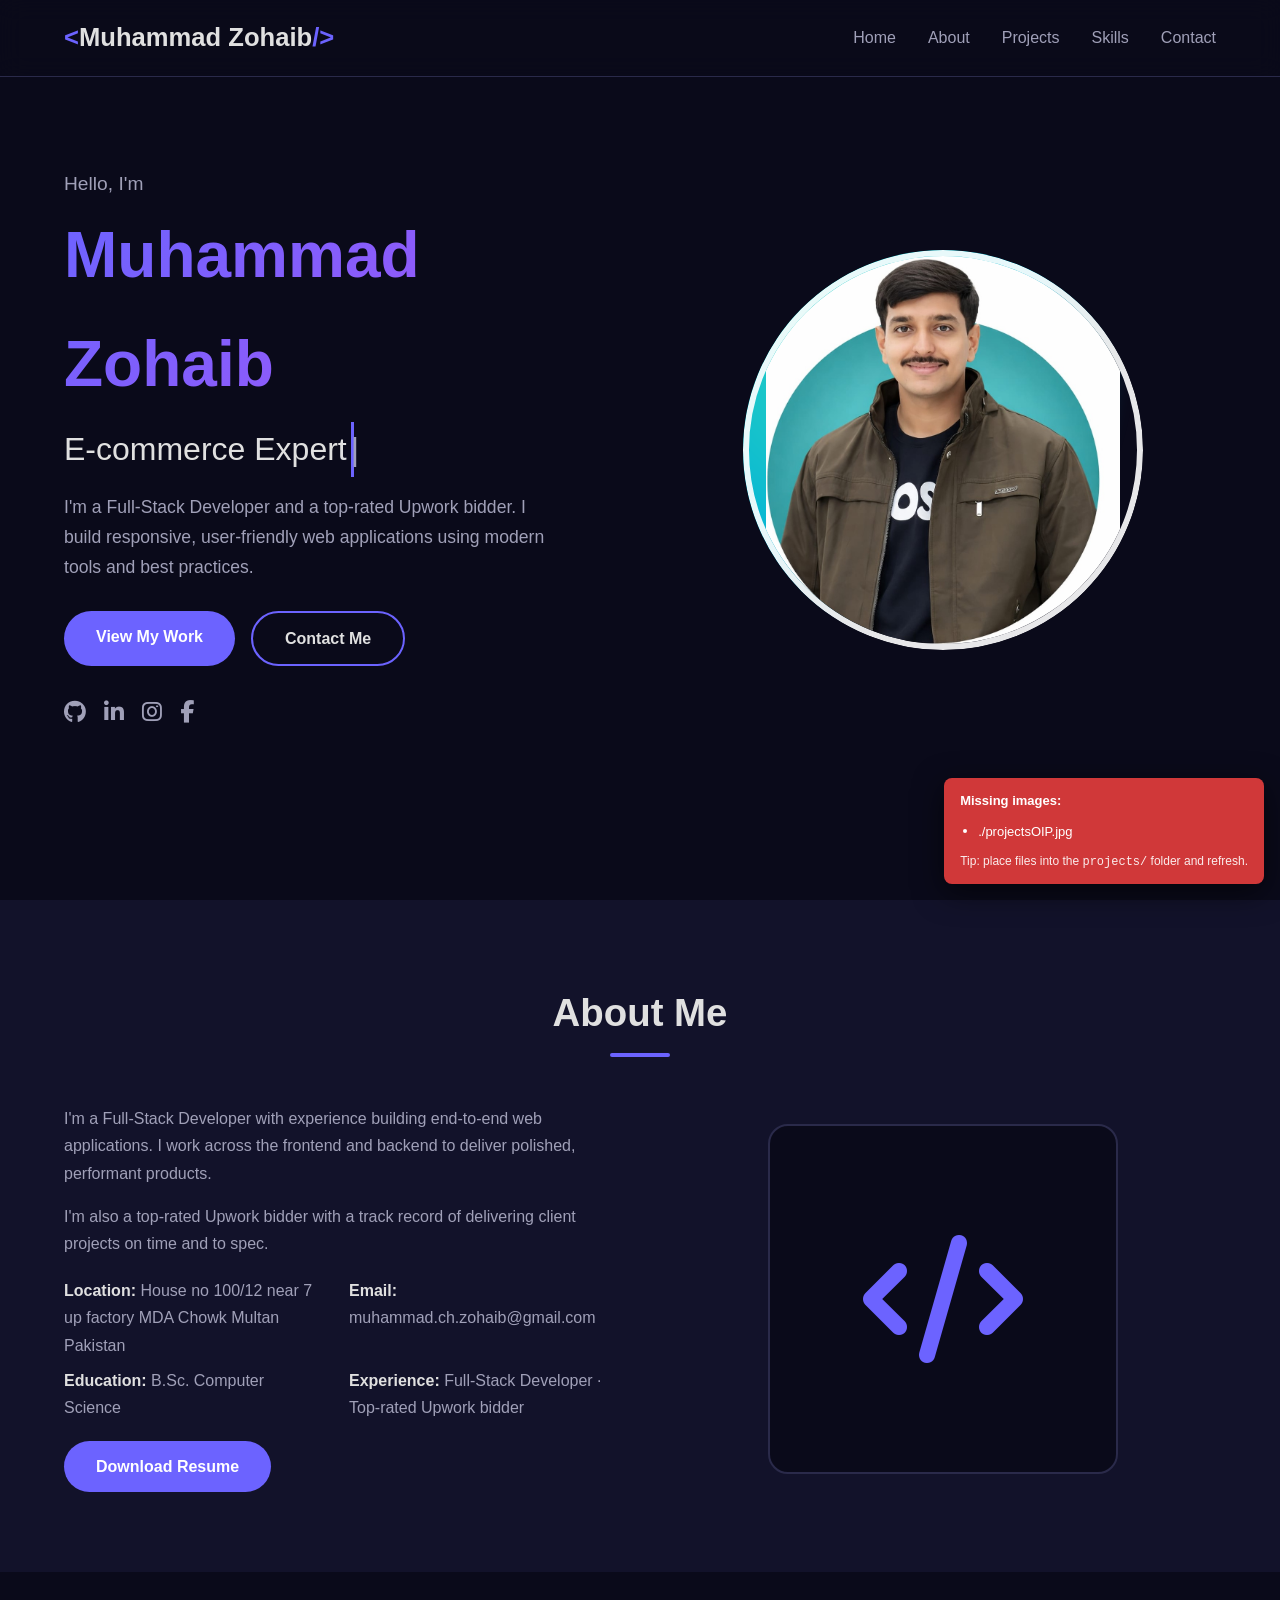
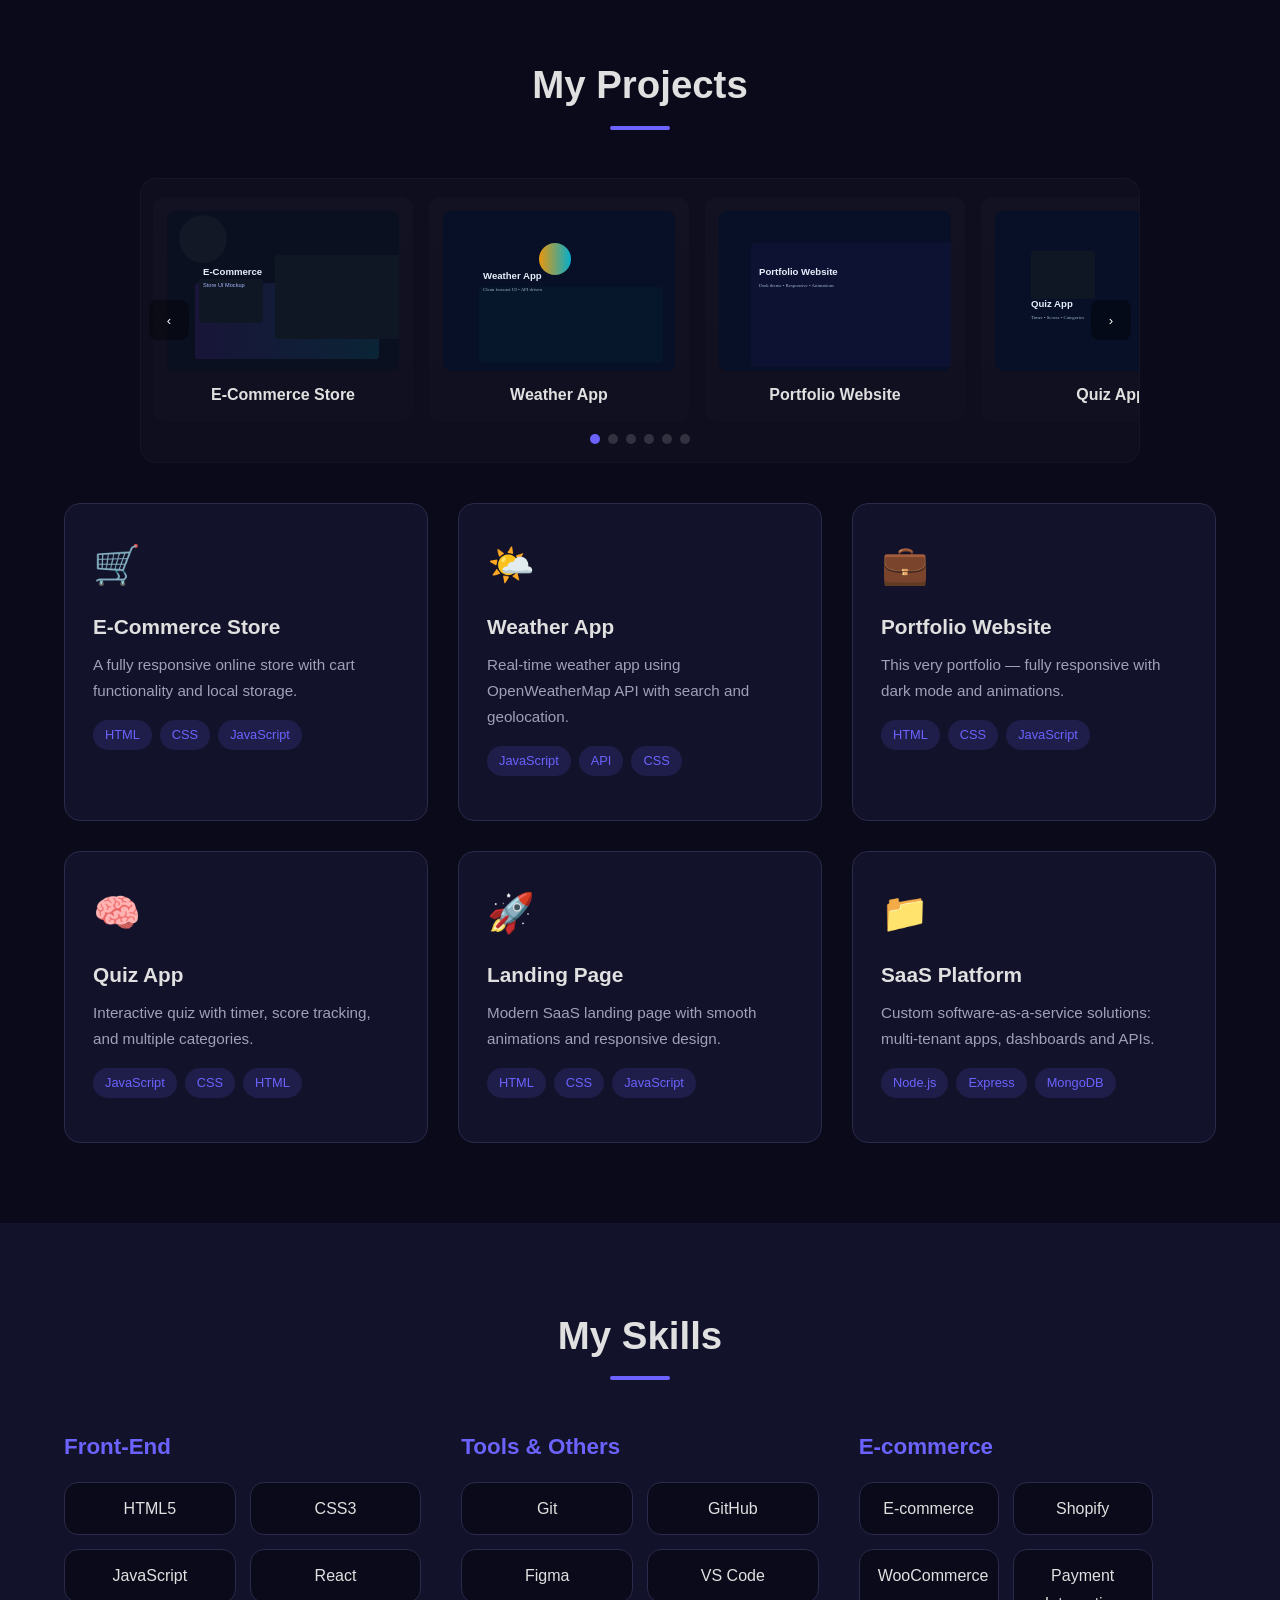
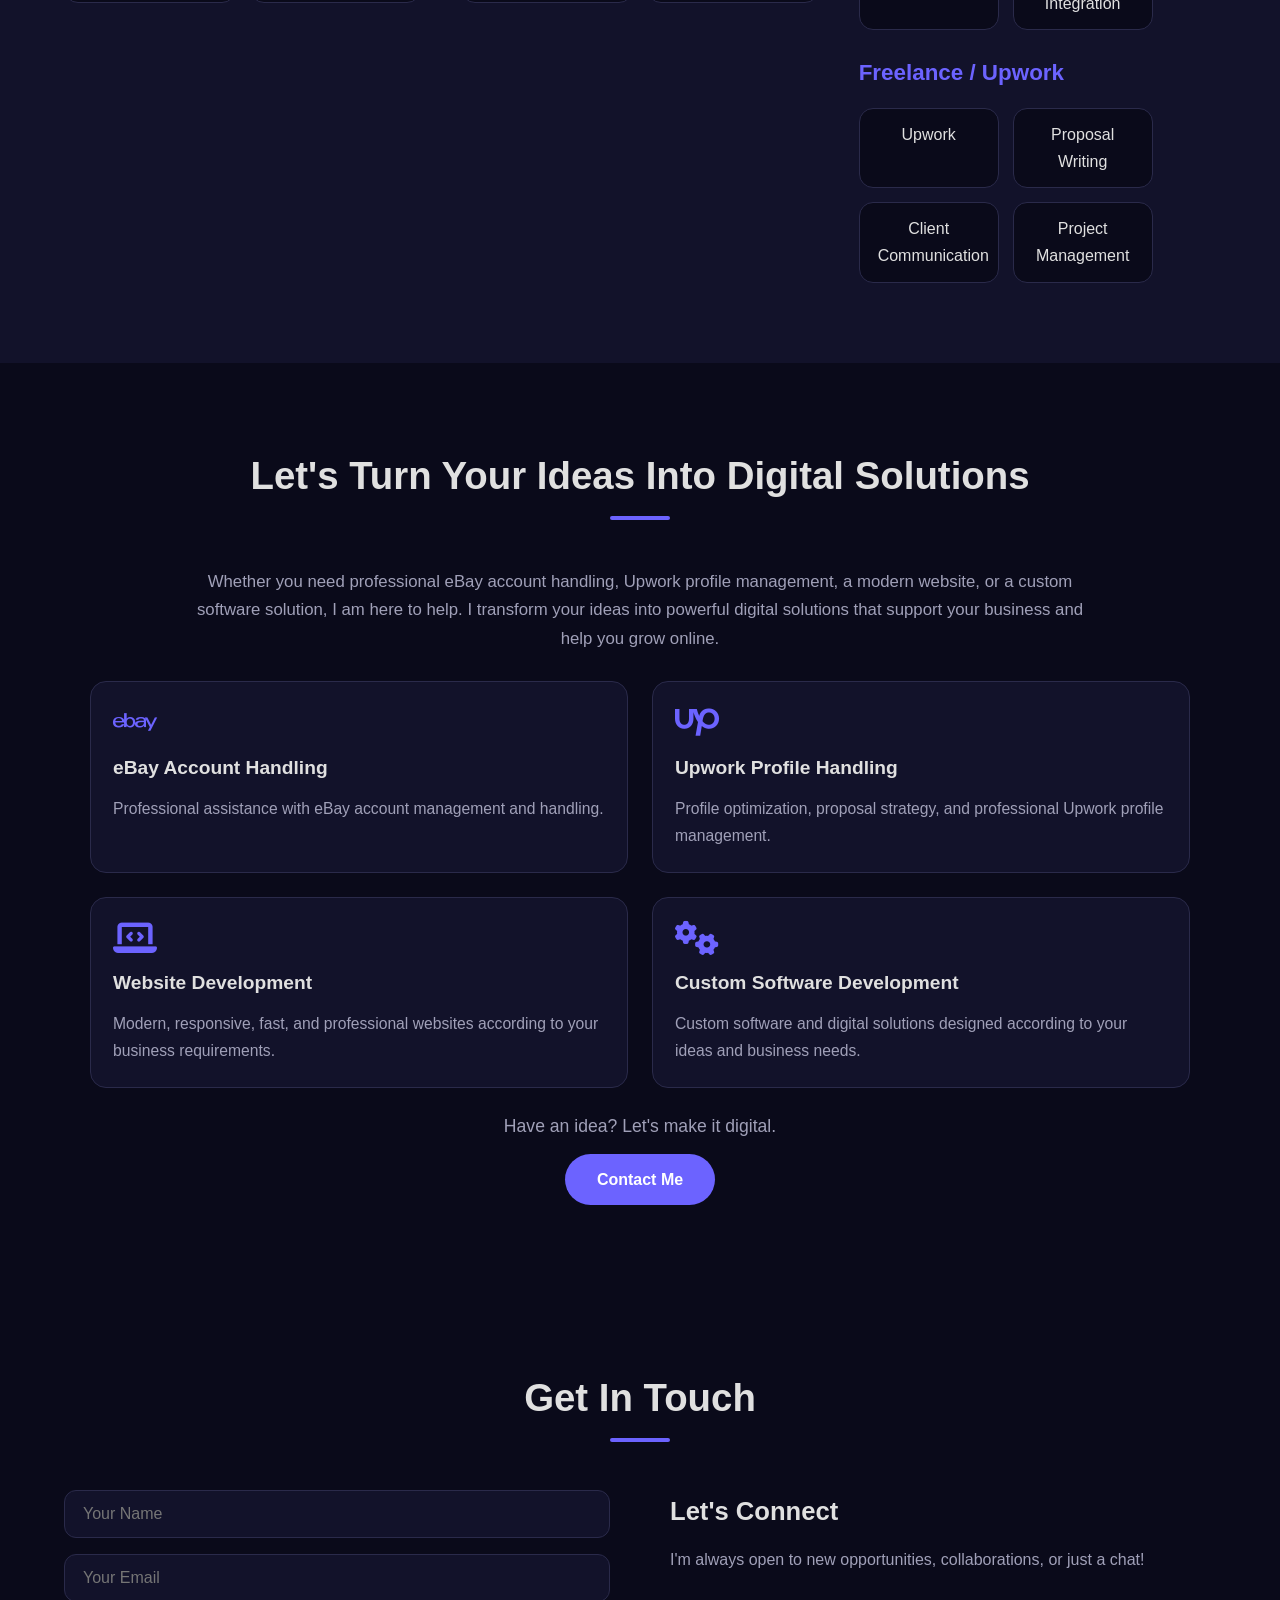
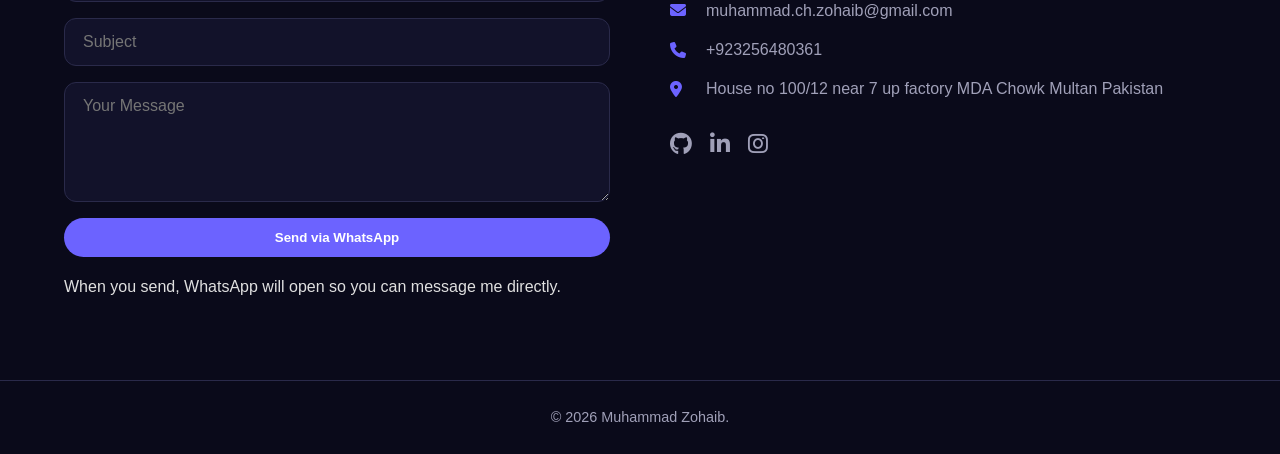
==== index.html @ d8949d0e "Add files via upload" ====
<!DOCTYPE html>
<html lang="en">
<head>
    <meta charset="UTF-8" />
    <meta name="viewport" content="width=device-width, initial-scale=1.0" />
    <title>Muhammad Zohaib | Full-Stack Developer</title>
    <link rel="stylesheet" href="style.css" />
    <!-- Font Awesome for icons -->
    <link rel="stylesheet" href="https://cdnjs.cloudflare.com/ajax/libs/font-awesome/6.5.0/css/all.min.css" />
</head>
<body>

    <!-- ===== NAVIGATION ===== -->
    <nav>
        <div class="container nav-container">
            <div class="logo">
                <!-- <img src="logo.png" alt="site logo" class="site-logo" /> -->
                <span>&lt;</span>Muhammad Zohaib<span>/&gt;</span>
            </div>
            <ul class="nav-links">
                <li><a href="#home">Home</a></li>
                <li><a href="#about">About</a></li>
                <li><a href="#projects">Projects</a></li>
                <li><a href="#skills">Skills</a></li>
                <li><a href="#contact">Contact</a></li>
            </ul>
            <div class="hamburger">
                <span></span><span></span><span></span>
            </div>
        </div>
    </nav>

    <!-- ===== HOME / HERO ===== -->
    <section id="home" class="hero">
        <div class="container hero-container">
            <div class="hero-content">
                <p class="greeting"> Hello, I'm</p>
                <h1>Muhammad Zohaib</h1>
                <h2><span class="typed-text"></span><span class="cursor">|</span></h2>
                <p class="hero-description">
                    I'm a Full-Stack Developer and a top-rated Upwork bidder. I build
                    responsive, user-friendly web applications using modern tools and best practices.
                </p>
                <div class="hero-buttons">
                    <a href="#projects" class="btn btn-primary">View My Work</a>
                    <a href="#contact" class="btn btn-secondary">Contact Me</a>
                </div>
                <div class="social-icons">
                    <a href="#" target="_blank"><i class="fab fa-github"></i></a>
                    <a href="https://www.linkedin.com/in/muhammad-zohaib-51a23a331/" target="_blank"><i class="fab fa-linkedin-in"></i></a>
                    <a href="https://www.instagram.com/muhammadzohaib2517?igsi=MTFreWp0cXllNmNjbA==" target="_blank"><i class="fab fa-instagram"></i></a>
                    <a href="https://www.facebook.com/share/1CqvNo1hMM/" target="_blank"><i class="fab fa-facebook-f"></i></a>
                </div>
            </div>
            <div class="hero-image">
                <div class="profile-wrapper">
                    <img src="zohaib photo.jpeg" alt="Profile photo" class="profile-photo" />
                </div>
            </div>
        </div>
    </section>

    <!-- ===== ABOUT ===== -->
    <section id="about">
        <div class="container">
            <h2 class="section-title">About Me</h2>
            <div class="about-container">
                <div class="about-text">
                    <p>
                        I'm a Full-Stack Developer with experience building end-to-end
                        web applications. I work across the frontend and backend to deliver
                        polished, performant products.
                    </p>
                    <p>
                        I'm also a top-rated Upwork bidder with a track record of delivering
                        client projects on time and to spec.
                    </p>
                    <div class="about-details">
                        <div><strong> Location:</strong> House no 100/12 near 7 up factory MDA Chowk Multan Pakistan</div>
                        <div><strong> Email:</strong> muhammad.ch.zohaib@gmail.com</div>
                        <div><strong> Education:</strong> B.Sc. Computer Science</div>
                        <div><strong> Experience:</strong> Full-Stack Developer · Top-rated Upwork bidder</div>
                    </div>
                    <a href="https://docs.google.com/document/d/1Qrq2oEhPtj1LroZnoeLIx15Jor020lJG/edit?usp=drive_link&ouid=116866215933933696083&rtpof=true&sd=true" class="btn btn-primary" target="_blank" rel="noopener">Download Resume</a>
                </div>
                <div class="about-image">
                    <div class="image-placeholder">
                        <i class="fas fa-code"></i>
                    </div>
                </div>
            </div>
        </div>
    </section>

    <!-- ===== PROJECTS ===== -->
    <section id="projects">
        <div class="container">
            <h2 class="section-title">My Projects</h2>

            <!-- Projects slider (small template) -->
            <div class="projects-slider" id="projectsSlider">
                <div class="slides"></div>
                <button class="slider-prev" aria-label="Previous">‹</button>
                <button class="slider-next" aria-label="Next">›</button>
                <div class="slider-dots" aria-hidden="false"></div>
            </div>

            <div class="projects-grid" id="projectsGrid">
                <!-- Projects will be inserted by JavaScript -->
            </div>
        </div>
    </section>

    <!-- ===== SKILLS ===== -->
    <section id="skills">
        <div class="container">
            <h2 class="section-title">My Skills</h2>
            <div class="skills-container">
                <div class="skill-category">
                    <h3>Front-End</h3>
                    <div class="skill-items">
                        <span>HTML5</span><span>CSS3</span><span>JavaScript</span>
                        <span>React</span><span>Bootstrap</span><span>Tailwind</span>
                    </div>
                </div>
                <div class="skill-category">
                    <h3>Tools & Others</h3>
                    <div class="skill-items">
                        <span>Git</span><span>GitHub</span><span>Figma</span>
                        <span>VS Code</span><span>Chrome DevTools</span><span>NPM</span>
                    </div>
                </div>
                <div class="skill-row">
                    <div class="skill-category">
                        <h3>E-commerce</h3>
                        <div class="skill-items">
                            <span>E-commerce</span><span>Shopify</span><span>WooCommerce</span>
                            <span>Payment Integration</span><span>Stripe/PayPal</span>
                        </div>
                    </div>
                    <br>
                    <div class="skill-category">
                        <h3>Freelance / Upwork</h3>
                        <div class="skill-items">
                            <span>Upwork</span><span>Proposal Writing</span><span>Client Communication</span>
                            <span>Project Management</span><span>Top-rated</span>
                        </div>
                    </div>
                </div>
            </div>
        </div>
    </section>

    <!-- ===== CONTACT ===== -->
    <!-- ===== NEW SERVICES / SOLUTIONS ===== -->
    <section id="services">
        <div class="container">
            <h2 class="section-title">Let's Turn Your Ideas Into Digital Solutions</h2>
            <p class="services-description">Whether you need professional eBay account handling, Upwork profile management, a modern website, or a custom software solution, I am here to help. I transform your ideas into powerful digital solutions that support your business and help you grow online.</p>

            <div class="services-grid">
                <article class="service-card">
                    <i class="fab fa-ebay service-icon" aria-hidden="true"></i>
                    <h3>eBay Account Handling</h3>
                    <p>Professional assistance with eBay account management and handling.</p>
                </article>

                <article class="service-card">
                    <i class="fab fa-upwork service-icon" aria-hidden="true"></i>
                    <h3>Upwork Profile Handling</h3>
                    <p>Profile optimization, proposal strategy, and professional Upwork profile management.</p>
                </article>

                <article class="service-card">
                    <i class="fas fa-laptop-code service-icon" aria-hidden="true"></i>
                    <h3>Website Development</h3>
                    <p>Modern, responsive, fast, and professional websites according to your business requirements.</p>
                </article>

                <article class="service-card">
                    <i class="fas fa-cogs service-icon" aria-hidden="true"></i>
                    <h3>Custom Software Development</h3>
                    <p>Custom software and digital solutions designed according to your ideas and business needs.</p>
                </article>
            </div>

            <div class="services-cta">
                <p class="cta-text">Have an idea? Let's make it digital.</p>
                <a href="https://wa.me/923256480361?text=Hello%20Muhammad%20Zohaib%2C%20I%20have%20an%20idea%20I%27d%20like%20to%20discuss." class="btn btn-primary" target="_blank" rel="noopener">Contact Me</a>
            </div>
        </div>
    </section>

    <section id="contact">
        <div class="container">
            <h2 class="section-title">Get In Touch</h2>
            <div class="contact-container">
                <form id="contactForm">
                    <input type="text" placeholder="Your Name" required />
                    <input type="email" placeholder="Your Email" required />
                    <input type="text" placeholder="Subject" />
                    <textarea rows="5" placeholder="Your Message" required></textarea>
                    <button type="submit" class="btn btn-primary">Send via WhatsApp</button>
                    <p class="form-note">When you send, WhatsApp will open so you can message me directly.</p>
                </form>
                <div class="contact-info">
                    <h3>Let's Connect</h3>
                    <p>I'm always open to new opportunities, collaborations, or just a chat!</p>
                    <div class="contact-details">
                        <div><i class="fas fa-envelope"></i> muhammad.ch.zohaib@gmail.com</div>
                        <div><i class="fas fa-phone"></i> +923256480361</div>
                        <div><i class="fas fa-map-marker-alt"></i> House no 100/12 near 7 up factory MDA Chowk Multan Pakistan</div>
                    </div>
                    <div class="social-icons">
                        <a href="#"><i class="fab fa-github"></i></a>
                        <a href="https://www.linkedin.com/in/muhammad-zohaib-51a23a331/" target="_blank"><i class="fab fa-linkedin-in"></i></a>
                        <a href="https://www.instagram.com/muhammadzohaib2517?igsi=MTFreWp0cXllNmNjbA==" target="_blank"><i class="fab fa-instagram"></i></a>
                    </div>
                </div>
            </div>
        </div>
    </section>

    <!-- ===== FOOTER ===== -->
    <footer>
        <div class="container">
            <p>&copy; 2026 Muhammad Zohaib.</p>
        </div>
    </footer>

    <script src="app.js"></script>
</body>
</html>
---- style.css ----
/* ===== RESET & BASE ===== */
* {
    margin: 0;
    padding: 0;
    box-sizing: border-box;
    scroll-behavior: smooth;
}

:root {
    --primary: #6c63ff;
    --primary-dark: #5a52d5;
    --bg: #0a0a1a;
    --bg-card: #12122a;
    --text: #e0e0e0;
    --text-light: #a0a0b8;
    --border: #2a2a4a;
    --shadow: 0 8px 32px rgba(108, 99, 255, 0.15);
}

body {
    font-family: 'Segoe UI', Tahoma, Geneva, Verdana, sans-serif;
    background: var(--bg);
    color: var(--text);
    line-height: 1.7;
}

.container {
    max-width: 1200px;
    margin: 0 auto;
    padding: 0 24px;
}

section {
    padding: 80px 0;
}

/* ===== SCROLLBAR ===== */
::-webkit-scrollbar {
    width: 8px;
}
::-webkit-scrollbar-track {
    background: var(--bg);
}
::-webkit-scrollbar-thumb {
    background: var(--primary);
    border-radius: 10px;
}

/* ===== TYPOGRAPHY ===== */
.section-title {
    font-size: 2.4rem;
    text-align: center;
    margin-bottom: 48px;
    position: relative;
}
.section-title::after {
    content: '';
    display: block;
    width: 60px;
    height: 4px;
    background: var(--primary);
    margin: 8px auto 0;
    border-radius: 4px;
}

/* ===== BUTTONS ===== */
.btn {
    display: inline-block;
    padding: 12px 32px;
    border-radius: 50px;
    text-decoration: none;
    font-weight: 600;
    transition: all 0.3s ease;
    cursor: pointer;
    border: none;
}
.btn-primary {
    background: var(--primary);
    color: #fff;
}
.btn-primary:hover {
    background: var(--primary-dark);
    transform: translateY(-3px);
    box-shadow: var(--shadow);
}
.btn-secondary {
    background: transparent;
    color: var(--text);
    border: 2px solid var(--primary);
}
.btn-secondary:hover {
    background: var(--primary);
    color: #fff;
    transform: translateY(-3px);
}

/* ===== NAVIGATION ===== */
nav {
    position: fixed;
    top: 0;
    left: 0;
    right: 0;
    background: rgba(10, 10, 26, 0.9);
    backdrop-filter: blur(12px);
    z-index: 1000;
    border-bottom: 1px solid var(--border);
    padding: 16px 0;
}

.nav-container {
    display: flex;
    justify-content: space-between;
    align-items: center;
}

.logo {
    font-size: 1.6rem;
    font-weight: 700;
}
.logo span {
    color: var(--primary);
}

/* site logo image in the header */
.site-logo {
    width: 36px;
    height: 36px;
    object-fit: contain;
    vertical-align: middle;
    margin-right: 8px;
}

.nav-links {
    display: flex;
    list-style: none;
    gap: 32px;
}
.nav-links a {
    color: var(--text-light);
    text-decoration: none;
    font-weight: 500;
    transition: color 0.3s;
}
.nav-links a:hover {
    color: var(--primary);
}

.hamburger {
    display: none;
    flex-direction: column;
    gap: 5px;
    cursor: pointer;
}
.hamburger span {
    width: 28px;
    height: 3px;
    background: var(--text);
    border-radius: 4px;
    transition: 0.3s;
}

/* ===== HERO ===== */
.hero {
    min-height: 100vh;
    display: flex;
    align-items: center;
    padding-top: 80px;
}

.hero-container {
    display: grid;
    grid-template-columns: 1fr 1fr;
    gap: 60px;
    align-items: center;
}

.greeting {
    font-size: 1.2rem;
    color: var(--text-light);
}
.hero h1 {
    font-size: 4rem;
    font-weight: 800;
    background: linear-gradient(135deg, var(--primary), #a855f7);
    -webkit-background-clip: text;
    -webkit-text-fill-color: transparent;
}
.hero h2 {
    font-size: 2rem;
    font-weight: 400;
    color: var(--text-light);
    margin: 4px 0 16px;
    min-height: 50px;
}
.typed-text {
    color: var(--text);
    -webkit-text-fill-color: var(--text);
}
.cursor {
    display: inline-block;
    width: 3px;
    background: var(--primary);
    margin-left: 4px;
    animation: blink 0.7s infinite;
}
@keyframes blink {
    0%, 100% { opacity: 1; }
    50% { opacity: 0; }
}

.hero-description {
    font-size: 1.1rem;
    color: var(--text-light);
    max-width: 500px;
    margin-bottom: 28px;
}

.hero-buttons {
    display: flex;
    gap: 16px;
    flex-wrap: wrap;
    margin-bottom: 28px;
}

.social-icons {
    display: flex;
    gap: 18px;
}
.social-icons a {
    color: var(--text-light);
    font-size: 1.4rem;
    transition: all 0.3s;
}
.social-icons a:hover {
    color: var(--primary);
    transform: translateY(-4px);
}

.hero-image .image-placeholder {
    width: 100%;
    max-width: 400px;
    aspect-ratio: 1;
    border-radius: 50%;
    background: linear-gradient(135deg, var(--primary), #a855f7);
    display: flex;
    align-items: center;
    justify-content: center;
    font-size: 10rem;
    color: #fff;
    margin: 0 auto;
    box-shadow: 0 0 80px rgba(108, 99, 255, 0.3);
}

/* Profile photo styling (uses profile.jpg in project root) */
.profile-photo {
    width: 100%;
    max-width: 400px;
    aspect-ratio: 1;
    border-radius: 50%;
    object-fit: cover;
    display: block;
    margin: 0 auto;
    box-shadow: 0 12px 40px rgba(0,0,0,0.45);
    border: 6px solid rgba(255,255,255,0.04);
    background-color: #fff;
}

/* Wrapper with decorative circular background behind the photo */
.profile-wrapper {
    --profile-size: 400px; /* default outer circle size */
    --circle-color: radial-gradient(circle at 30% 30%, #2dd4bf 0%, #06b6d4 45%, transparent 60%);
    position: relative;
    width: var(--profile-size);
    height: var(--profile-size);
    margin: 0 auto;
    border-radius: 50%;
    display: grid;
    place-items: center;
    overflow: hidden; /* mask image to circle */
    background: transparent;
}
.profile-wrapper::before {
    content: '';
    position: absolute;
    width: calc(var(--profile-size) * 1.12);
    height: calc(var(--profile-size) * 1.12);
    left: 50%;
    top: 50%;
    transform: translate(-50%, -50%);
    border-radius: 50%;
    background: var(--circle-color);
    z-index: 0;
    filter: blur(10px);
}
.profile-wrapper .profile-photo {
    position: relative;
    z-index: 1;
    width: 100%;
    height: 100%;
    object-fit: contain; /* show whole image inside the circle */
    object-position: center;
    border-radius: 50%;
    border: 6px solid rgba(255,255,255,0.9);
    box-shadow: 0 18px 50px rgba(2,6,23,0.6);
    background-color: transparent;
}

/* ===== ABOUT ===== */
#about {
    background: var(--bg-card);
}

.about-container {
    display: grid;
    grid-template-columns: 1fr 1fr;
    gap: 60px;
    align-items: center;
}

.about-text p {
    color: var(--text-light);
    margin-bottom: 16px;
}
.about-details {
    display: grid;
    grid-template-columns: 1fr 1fr;
    gap: 8px 24px;
    margin: 20px 0;
    color: var(--text-light);
}
.about-details strong {
    color: var(--text);
}

.about-image .image-placeholder {
    width: 100%;
    max-width: 350px;
    aspect-ratio: 1;
    border-radius: 20px;
    background: var(--bg);
    border: 2px solid var(--border);
    display: flex;
    align-items: center;
    justify-content: center;
    font-size: 8rem;
    color: var(--primary);
    margin: 0 auto;
}

/* ===== PROJECTS ===== */
.projects-grid {
    display: grid;
    grid-template-columns: repeat(auto-fit, minmax(300px, 1fr));
    gap: 30px;
}

/* ===== PROJECTS SLIDER ===== */
.projects-slider {
    position: relative;
    max-width: 1000px;
    margin: 0 auto 40px;
    overflow: hidden;
    border-radius: 16px;
    padding: 18px 12px;
    background: rgba(18,18,36,0.6);
    border: 1px solid rgba(255,255,255,0.03);
}
.projects-slider .slides {
    display: flex;
    gap: 16px;
    transition: transform 0.45s cubic-bezier(.22,.9,.35,1);
    will-change: transform;
}
.projects-slider .slide {
    min-width: 260px;
    flex: 0 0 260px;
    background: linear-gradient(180deg, rgba(255,255,255,0.02), rgba(255,255,255,0.01));
    border-radius: 12px;
    padding: 14px;
    display: flex;
    flex-direction: column;
    gap: 10px;
    align-items: center;
    text-align: center;
}
.slide img {
    width: 100%;
    height: 160px;
    object-fit: cover;
    object-position: left center;
    border-radius: 8px;
}
.slide .slide-title {
    font-weight: 700;
    color: var(--text);
}
.slider-prev, .slider-next {
    position: absolute;
    top: 50%;
    transform: translateY(-50%);
    background: rgba(0,0,0,0.35);
    color: #fff;
    border: none;
    width: 40px;
    height: 40px;
    border-radius: 8px;
    display: grid;
    place-items: center;
    cursor: pointer;
}
.slider-prev { left: 8px; }
.slider-next { right: 8px; }
.slider-dots {
    display: flex;
    gap: 8px;
    justify-content: center;
    margin-top: 12px;
}
.slider-dots button {
    width: 10px;
    height: 10px;
    border-radius: 50%;
    border: none;
    background: rgba(255,255,255,0.15);
    cursor: pointer;
}
.slider-dots button.active { background: var(--primary); }

@media (max-width: 768px) {
    .projects-slider .slide { flex: 0 0 220px; min-width: 220px; }
    .slide img { height: 120px; }
}

/* ===== SERVICES / SOLUTIONS SECTION ===== */
.services-description {
    max-width: 900px;
    margin: 12px auto 28px;
    color: var(--text-light);
    text-align: center;
    font-size: 1.05rem;
}
.services-grid {
    display: grid;
    grid-template-columns: repeat(2, 1fr);
    gap: 24px;
    max-width: 1100px;
    margin: 24px auto;
}
.service-card {
    background: var(--bg-card);
    border: 1px solid var(--border);
    border-radius: 16px;
    padding: 22px;
    display: flex;
    flex-direction: column;
    gap: 12px;
    align-items: flex-start;
    transition: transform 0.25s ease, box-shadow 0.25s ease, border-color 0.25s ease;
}
.service-card:hover {
    transform: translateY(-8px);
    box-shadow: var(--shadow);
    border-color: var(--primary);
}
.service-icon {
    font-size: 2.2rem;
    color: var(--primary);
}
.service-card h3 {
    margin: 0;
    font-size: 1.2rem;
    color: var(--text);
}
.service-card p {
    margin: 0;
    color: var(--text-light);
    font-size: 0.98rem;
}
.services-cta {
    text-align: center;
    margin-top: 22px;
    display:flex;
    flex-direction:column;
    gap:12px;
    align-items:center;
}
.services-cta .cta-text {
    font-size: 1.1rem;
    color: var(--text-light);
}

@media (max-width: 900px) {
    .services-grid { grid-template-columns: 1fr 1fr; }
}
@media (max-width: 640px) {
    .services-grid { grid-template-columns: 1fr; }
}

.project-card {
    background: var(--bg-card);
    border: 1px solid var(--border);
    border-radius: 16px;
    padding: 28px;
    transition: all 0.3s ease;
}
.project-card:hover {
    transform: translateY(-10px);
    border-color: var(--primary);
    box-shadow: var(--shadow);
}

.project-icon {
    font-size: 2.4rem;
    color: var(--primary);
    margin-bottom: 12px;
}
.project-card h3 {
    font-size: 1.3rem;
    margin-bottom: 8px;
}
.project-card p {
    color: var(--text-light);
    font-size: 0.95rem;
    margin-bottom: 16px;
}
.project-tags {
    display: flex;
    flex-wrap: wrap;
    gap: 8px;
    margin-bottom: 16px;
}
.project-tags span {
    background: rgba(108, 99, 255, 0.15);
    color: var(--primary);
    padding: 4px 12px;
    border-radius: 20px;
    font-size: 0.8rem;
}
.project-links {
    display: flex;
    gap: 16px;
}
.project-links a {
    color: var(--text-light);
    text-decoration: none;
    font-size: 0.9rem;
    transition: color 0.3s;
}
.project-links a:hover {
    color: var(--primary);
}
.project-links i {
    margin-right: 4px;
}

/* ===== SKILLS ===== */
#skills {
    background: var(--bg-card);
}

.skills-container {
    display: grid;
    grid-template-columns: repeat(auto-fit, minmax(300px, 1fr));
    gap: 40px;
}

/* place two related skill categories side-by-side */
.skill-row {
    display: grid;
    grid-template-columns: 1fr 1fr;
    gap: 24px;
}

@media (max-width: 768px) {
    .skill-row {
        grid-template-columns: 1fr;
    }
}

.skill-category h3 {
    font-size: 1.4rem;
    margin-bottom: 16px;
    color: var(--primary);
}
.skill-items {
    display: grid;
    grid-template-columns: repeat(2, minmax(140px, 1fr));
    gap: 14px;
}
.skill-items span {
    background: var(--bg);
    border: 1px solid var(--border);
    padding: 12px 18px;
    border-radius: 14px;
    font-size: 1rem;
    transition: all 0.3s;
    display: inline-block;
    width: 100%;
    text-align: center;
}
.skill-items span:hover {
    border-color: var(--primary);
    color: var(--primary);
    transform: scale(1.05);
}

/* Show only the first 4 skills per category (2x2 grid). Hide extras. */
.skill-items span:nth-child(n+5) {
    display: none;
}

/* ===== CONTACT ===== */
.contact-container {
    display: grid;
    grid-template-columns: 1fr 1fr;
    gap: 60px;
}

form {
    display: flex;
    flex-direction: column;
    gap: 16px;
}
form input,
form textarea {
    background: var(--bg-card);
    border: 1px solid var(--border);
    border-radius: 12px;
    padding: 14px 18px;
    color: var(--text);
    font-size: 1rem;
    transition: border 0.3s;
    font-family: inherit;
}
form input:focus,
form textarea:focus {
    outline: none;
    border-color: var(--primary);
}
form textarea {
    resize: vertical;
}

.contact-info h3 {
    font-size: 1.6rem;
    margin-bottom: 12px;
}
.contact-info p {
    color: var(--text-light);
    margin-bottom: 24px;
}
.contact-details {
    display: flex;
    flex-direction: column;
    gap: 12px;
    margin-bottom: 24px;
}
.contact-details div {
    display: flex;
    align-items: center;
    gap: 12px;
    color: var(--text-light);
}
.contact-details i {
    color: var(--primary);
    width: 24px;
}

/* ===== FOOTER ===== */
footer {
    border-top: 1px solid var(--border);
    padding: 24px 0;
    text-align: center;
    color: var(--text-light);
    font-size: 0.9rem;
}

/* ===== RESPONSIVE ===== */
@media (max-width: 1024px) {
    .hero-container,
    .about-container,
    .contact-container {
        grid-template-columns: 1fr;
        text-align: center;
    }
    .hero-description {
        margin-left: auto;
        margin-right: auto;
    }
    .hero-buttons {
        justify-content: center;
    }
    .social-icons {
        justify-content: center;
    }
    .about-details {
        grid-template-columns: 1fr;
        text-align: left;
    }
}

@media (max-width: 768px) {
    .nav-links {
        display: none;
        flex-direction: column;
        position: absolute;
        top: 70px;
        left: 0;
        right: 0;
        background: var(--bg);
        padding: 24px;
        gap: 16px;
        text-align: center;
        border-bottom: 1px solid var(--border);
    }
    .nav-links.active {
        display: flex;
    }
    .hamburger {
        display: flex;
    }
    .hamburger.active span:nth-child(1) {
        transform: rotate(45deg) translate(5px, 5px);
    }
    .hamburger.active span:nth-child(2) {
        opacity: 0;
    }
    .hamburger.active span:nth-child(3) {
        transform: rotate(-45deg) translate(5px, -5px);
    }

    .hero h1 {
        font-size: 2.8rem;
    }
    .hero h2 {
        font-size: 1.4rem;
    }
    .section-title {
        font-size: 2rem;
    }
    .hero-image .image-placeholder {
        max-width: 250px;
        font-size: 6rem;
    }

    .profile-photo {
        max-width: 250px;
    }

    .profile-wrapper {
        --profile-size: 250px;
    }
    .about-image .image-placeholder {
        max-width: 250px;
        font-size: 5rem;
    }
    .projects-grid {
        grid-template-columns: 1fr;
    }
    .contact-container {
        grid-template-columns: 1fr;
    }
}
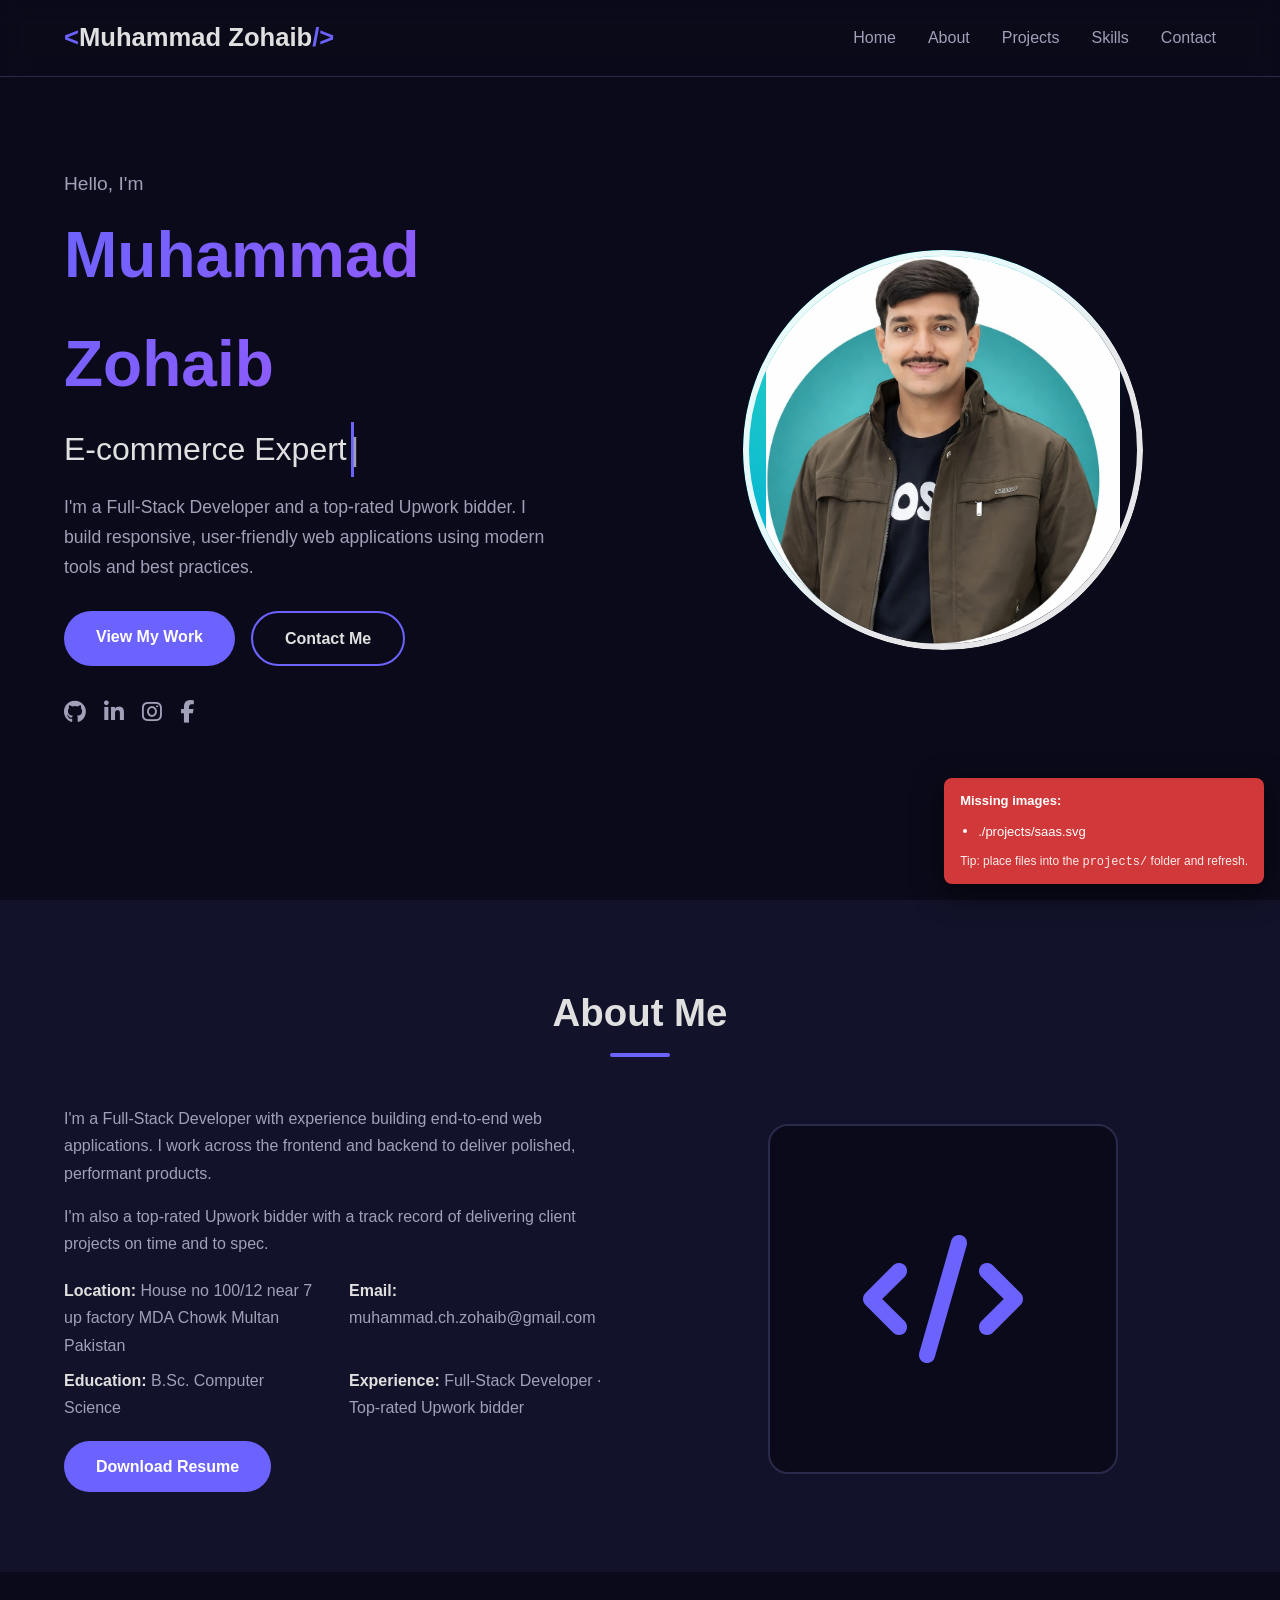
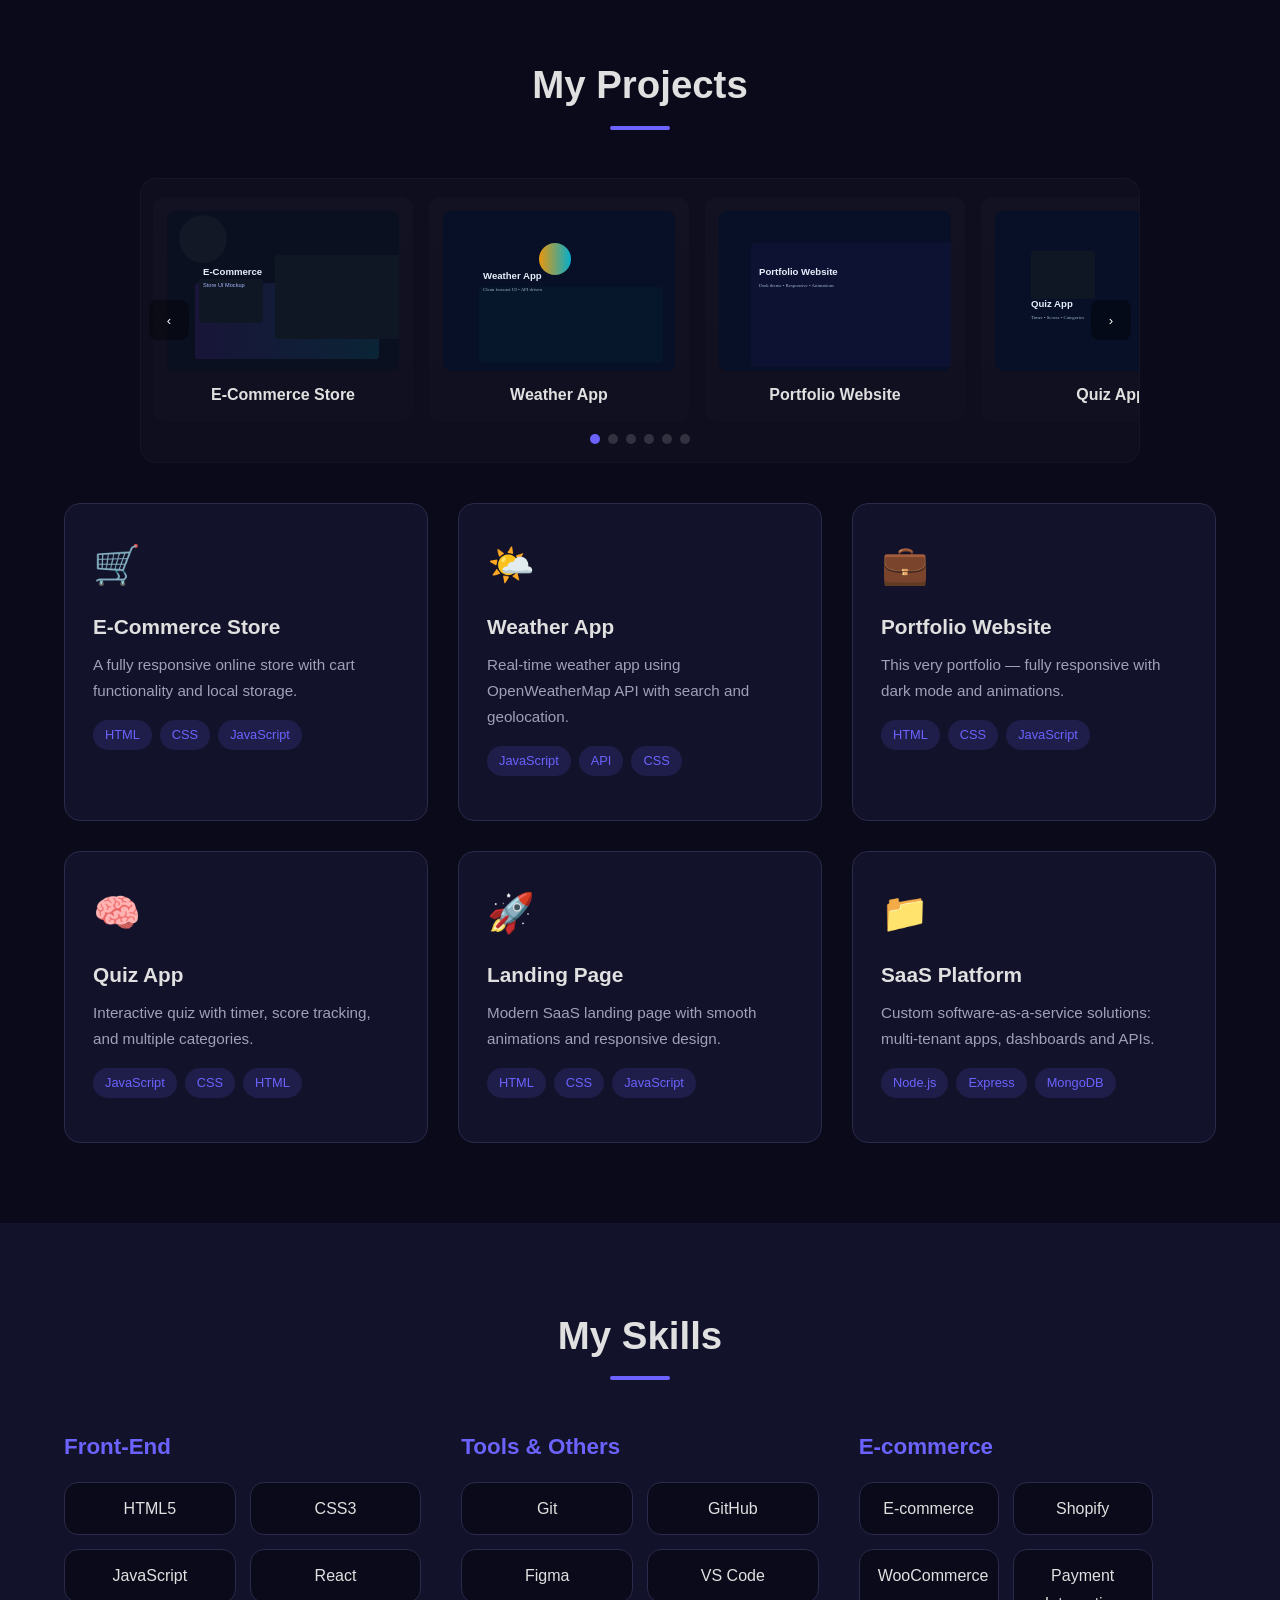
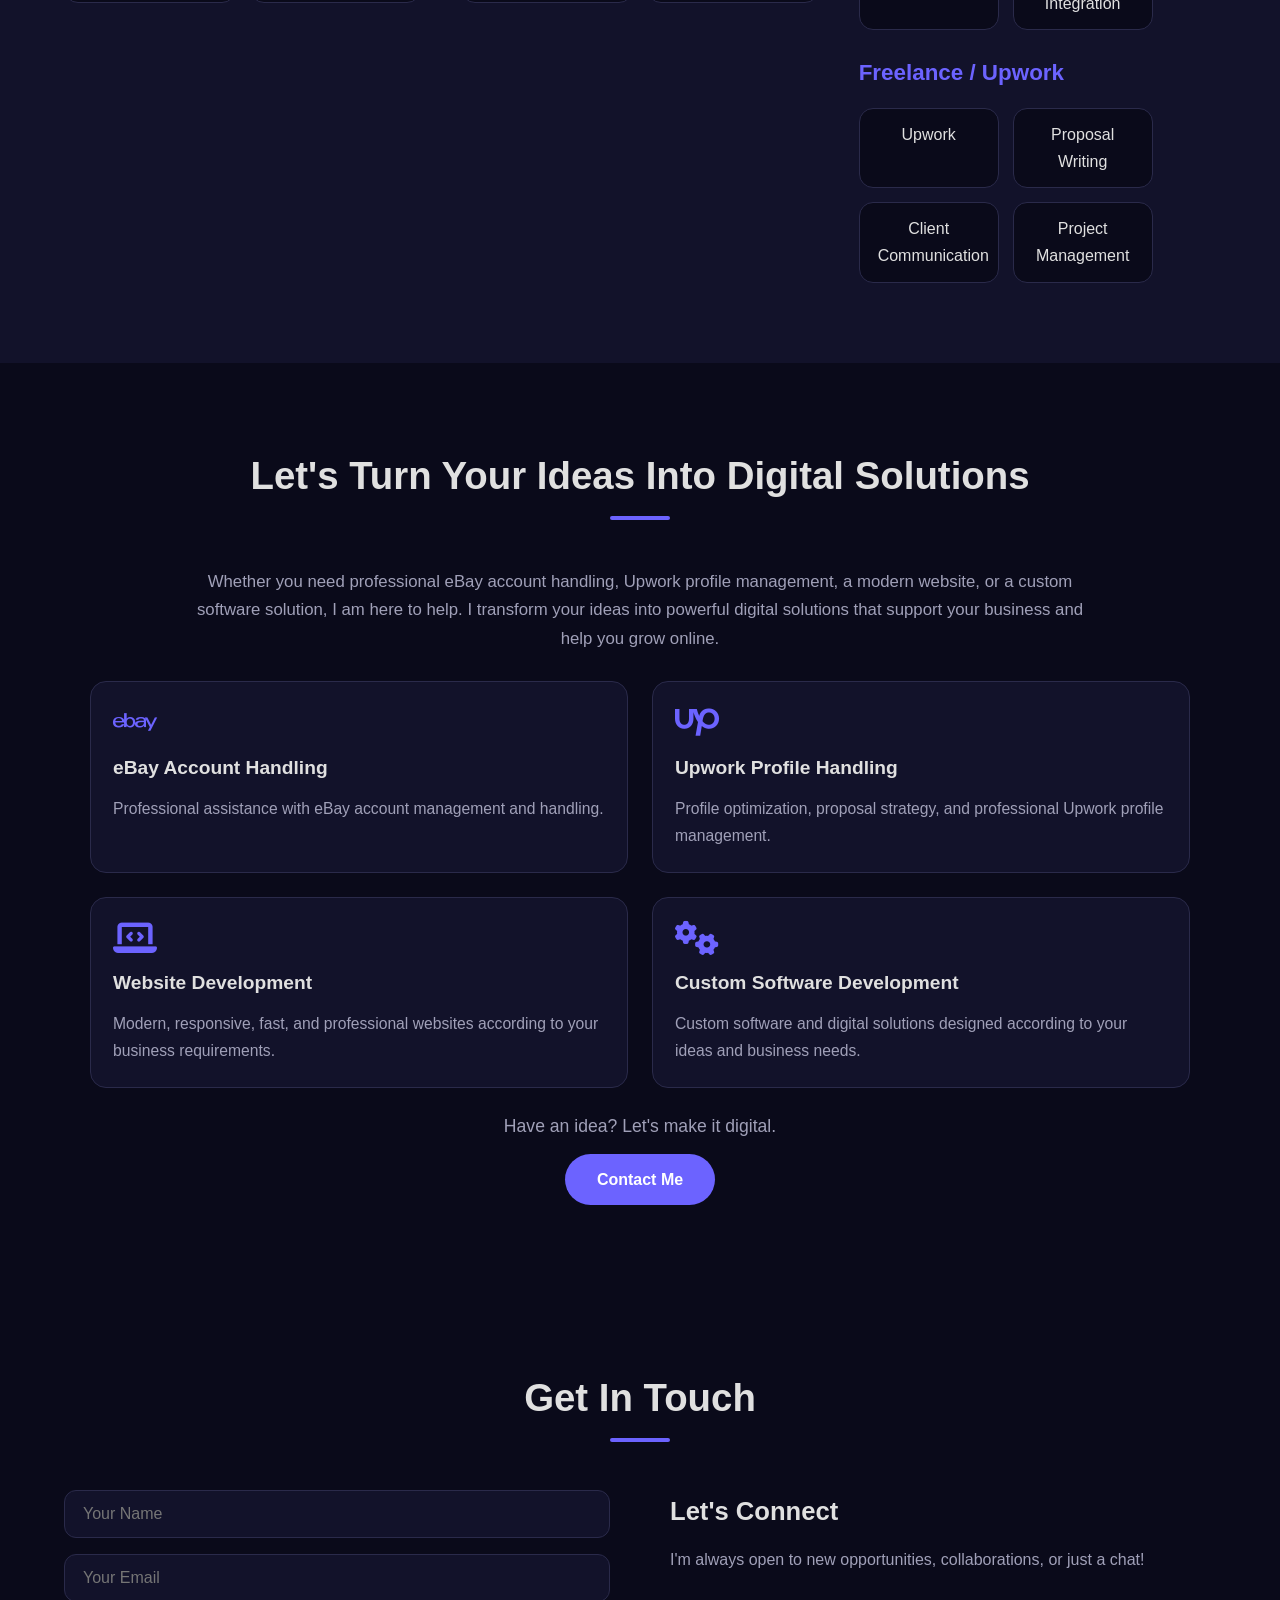
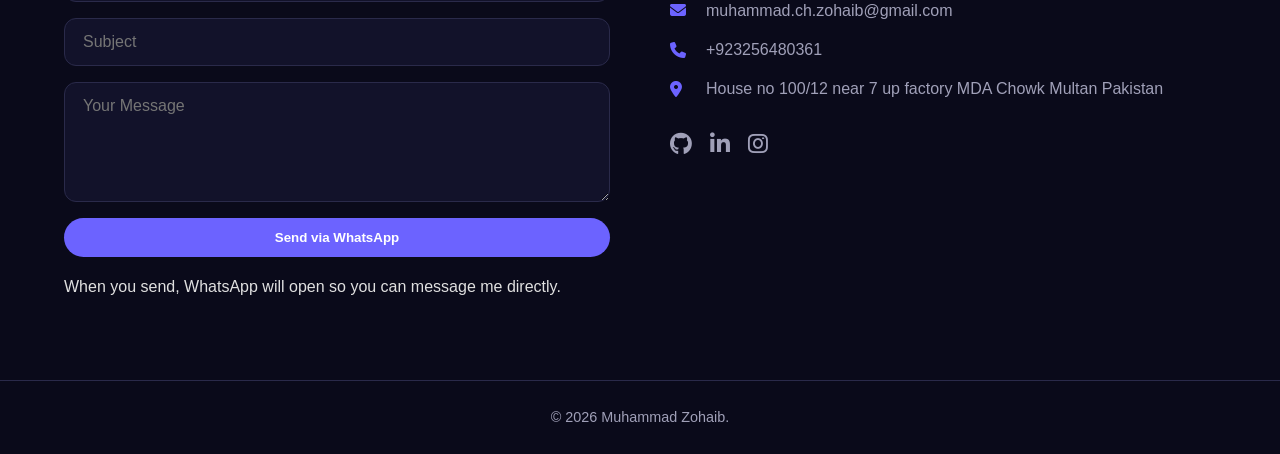
==== commit 920fd1a7: "Initial commit" ====
--- a/index.html
+++ b/index.html
@@ -1,233 +1,233 @@
-<!DOCTYPE html>
-<html lang="en">
-<head>
-    <meta charset="UTF-8" />
-    <meta name="viewport" content="width=device-width, initial-scale=1.0" />
-    <title>Muhammad Zohaib | Full-Stack Developer</title>
-    <link rel="stylesheet" href="style.css" />
-    <!-- Font Awesome for icons -->
-    <link rel="stylesheet" href="https://cdnjs.cloudflare.com/ajax/libs/font-awesome/6.5.0/css/all.min.css" />
-</head>
-<body>
-
-    <!-- ===== NAVIGATION ===== -->
-    <nav>
-        <div class="container nav-container">
-            <div class="logo">
-                <!-- <img src="logo.png" alt="site logo" class="site-logo" /> -->
-                <span>&lt;</span>Muhammad Zohaib<span>/&gt;</span>
-            </div>
-            <ul class="nav-links">
-                <li><a href="#home">Home</a></li>
-                <li><a href="#about">About</a></li>
-                <li><a href="#projects">Projects</a></li>
-                <li><a href="#skills">Skills</a></li>
-                <li><a href="#contact">Contact</a></li>
-            </ul>
-            <div class="hamburger">
-                <span></span><span></span><span></span>
-            </div>
-        </div>
-    </nav>
-
-    <!-- ===== HOME / HERO ===== -->
-    <section id="home" class="hero">
-        <div class="container hero-container">
-            <div class="hero-content">
-                <p class="greeting"> Hello, I'm</p>
-                <h1>Muhammad Zohaib</h1>
-                <h2><span class="typed-text"></span><span class="cursor">|</span></h2>
-                <p class="hero-description">
-                    I'm a Full-Stack Developer and a top-rated Upwork bidder. I build
-                    responsive, user-friendly web applications using modern tools and best practices.
-                </p>
-                <div class="hero-buttons">
-                    <a href="#projects" class="btn btn-primary">View My Work</a>
-                    <a href="#contact" class="btn btn-secondary">Contact Me</a>
-                </div>
-                <div class="social-icons">
-                    <a href="#" target="_blank"><i class="fab fa-github"></i></a>
-                    <a href="https://www.linkedin.com/in/muhammad-zohaib-51a23a331/" target="_blank"><i class="fab fa-linkedin-in"></i></a>
-                    <a href="https://www.instagram.com/muhammadzohaib2517?igsi=MTFreWp0cXllNmNjbA==" target="_blank"><i class="fab fa-instagram"></i></a>
-                    <a href="https://www.facebook.com/share/1CqvNo1hMM/" target="_blank"><i class="fab fa-facebook-f"></i></a>
-                </div>
-            </div>
-            <div class="hero-image">
-                <div class="profile-wrapper">
-                    <img src="zohaib photo.jpeg" alt="Profile photo" class="profile-photo" />
-                </div>
-            </div>
-        </div>
-    </section>
-
-    <!-- ===== ABOUT ===== -->
-    <section id="about">
-        <div class="container">
-            <h2 class="section-title">About Me</h2>
-            <div class="about-container">
-                <div class="about-text">
-                    <p>
-                        I'm a Full-Stack Developer with experience building end-to-end
-                        web applications. I work across the frontend and backend to deliver
-                        polished, performant products.
-                    </p>
-                    <p>
-                        I'm also a top-rated Upwork bidder with a track record of delivering
-                        client projects on time and to spec.
-                    </p>
-                    <div class="about-details">
-                        <div><strong> Location:</strong> House no 100/12 near 7 up factory MDA Chowk Multan Pakistan</div>
-                        <div><strong> Email:</strong> muhammad.ch.zohaib@gmail.com</div>
-                        <div><strong> Education:</strong> B.Sc. Computer Science</div>
-                        <div><strong> Experience:</strong> Full-Stack Developer · Top-rated Upwork bidder</div>
-                    </div>
-                    <a href="https://docs.google.com/document/d/1Qrq2oEhPtj1LroZnoeLIx15Jor020lJG/edit?usp=drive_link&ouid=116866215933933696083&rtpof=true&sd=true" class="btn btn-primary" target="_blank" rel="noopener">Download Resume</a>
-                </div>
-                <div class="about-image">
-                    <div class="image-placeholder">
-                        <i class="fas fa-code"></i>
-                    </div>
-                </div>
-            </div>
-        </div>
-    </section>
-
-    <!-- ===== PROJECTS ===== -->
-    <section id="projects">
-        <div class="container">
-            <h2 class="section-title">My Projects</h2>
-
-            <!-- Projects slider (small template) -->
-            <div class="projects-slider" id="projectsSlider">
-                <div class="slides"></div>
-                <button class="slider-prev" aria-label="Previous">‹</button>
-                <button class="slider-next" aria-label="Next">›</button>
-                <div class="slider-dots" aria-hidden="false"></div>
-            </div>
-
-            <div class="projects-grid" id="projectsGrid">
-                <!-- Projects will be inserted by JavaScript -->
-            </div>
-        </div>
-    </section>
-
-    <!-- ===== SKILLS ===== -->
-    <section id="skills">
-        <div class="container">
-            <h2 class="section-title">My Skills</h2>
-            <div class="skills-container">
-                <div class="skill-category">
-                    <h3>Front-End</h3>
-                    <div class="skill-items">
-                        <span>HTML5</span><span>CSS3</span><span>JavaScript</span>
-                        <span>React</span><span>Bootstrap</span><span>Tailwind</span>
-                    </div>
-                </div>
-                <div class="skill-category">
-                    <h3>Tools & Others</h3>
-                    <div class="skill-items">
-                        <span>Git</span><span>GitHub</span><span>Figma</span>
-                        <span>VS Code</span><span>Chrome DevTools</span><span>NPM</span>
-                    </div>
-                </div>
-                <div class="skill-row">
-                    <div class="skill-category">
-                        <h3>E-commerce</h3>
-                        <div class="skill-items">
-                            <span>E-commerce</span><span>Shopify</span><span>WooCommerce</span>
-                            <span>Payment Integration</span><span>Stripe/PayPal</span>
-                        </div>
-                    </div>
-                    <br>
-                    <div class="skill-category">
-                        <h3>Freelance / Upwork</h3>
-                        <div class="skill-items">
-                            <span>Upwork</span><span>Proposal Writing</span><span>Client Communication</span>
-                            <span>Project Management</span><span>Top-rated</span>
-                        </div>
-                    </div>
-                </div>
-            </div>
-        </div>
-    </section>
-
-    <!-- ===== CONTACT ===== -->
-    <!-- ===== NEW SERVICES / SOLUTIONS ===== -->
-    <section id="services">
-        <div class="container">
-            <h2 class="section-title">Let's Turn Your Ideas Into Digital Solutions</h2>
-            <p class="services-description">Whether you need professional eBay account handling, Upwork profile management, a modern website, or a custom software solution, I am here to help. I transform your ideas into powerful digital solutions that support your business and help you grow online.</p>
-
-            <div class="services-grid">
-                <article class="service-card">
-                    <i class="fab fa-ebay service-icon" aria-hidden="true"></i>
-                    <h3>eBay Account Handling</h3>
-                    <p>Professional assistance with eBay account management and handling.</p>
-                </article>
-
-                <article class="service-card">
-                    <i class="fab fa-upwork service-icon" aria-hidden="true"></i>
-                    <h3>Upwork Profile Handling</h3>
-                    <p>Profile optimization, proposal strategy, and professional Upwork profile management.</p>
-                </article>
-
-                <article class="service-card">
-                    <i class="fas fa-laptop-code service-icon" aria-hidden="true"></i>
-                    <h3>Website Development</h3>
-                    <p>Modern, responsive, fast, and professional websites according to your business requirements.</p>
-                </article>
-
-                <article class="service-card">
-                    <i class="fas fa-cogs service-icon" aria-hidden="true"></i>
-                    <h3>Custom Software Development</h3>
-                    <p>Custom software and digital solutions designed according to your ideas and business needs.</p>
-                </article>
-            </div>
-
-            <div class="services-cta">
-                <p class="cta-text">Have an idea? Let's make it digital.</p>
-                <a href="https://wa.me/923256480361?text=Hello%20Muhammad%20Zohaib%2C%20I%20have%20an%20idea%20I%27d%20like%20to%20discuss." class="btn btn-primary" target="_blank" rel="noopener">Contact Me</a>
-            </div>
-        </div>
-    </section>
-
-    <section id="contact">
-        <div class="container">
-            <h2 class="section-title">Get In Touch</h2>
-            <div class="contact-container">
-                <form id="contactForm">
-                    <input type="text" placeholder="Your Name" required />
-                    <input type="email" placeholder="Your Email" required />
-                    <input type="text" placeholder="Subject" />
-                    <textarea rows="5" placeholder="Your Message" required></textarea>
-                    <button type="submit" class="btn btn-primary">Send via WhatsApp</button>
-                    <p class="form-note">When you send, WhatsApp will open so you can message me directly.</p>
-                </form>
-                <div class="contact-info">
-                    <h3>Let's Connect</h3>
-                    <p>I'm always open to new opportunities, collaborations, or just a chat!</p>
-                    <div class="contact-details">
-                        <div><i class="fas fa-envelope"></i> muhammad.ch.zohaib@gmail.com</div>
-                        <div><i class="fas fa-phone"></i> +923256480361</div>
-                        <div><i class="fas fa-map-marker-alt"></i> House no 100/12 near 7 up factory MDA Chowk Multan Pakistan</div>
-                    </div>
-                    <div class="social-icons">
-                        <a href="#"><i class="fab fa-github"></i></a>
-                        <a href="https://www.linkedin.com/in/muhammad-zohaib-51a23a331/" target="_blank"><i class="fab fa-linkedin-in"></i></a>
-                        <a href="https://www.instagram.com/muhammadzohaib2517?igsi=MTFreWp0cXllNmNjbA==" target="_blank"><i class="fab fa-instagram"></i></a>
-                    </div>
-                </div>
-            </div>
-        </div>
-    </section>
-
-    <!-- ===== FOOTER ===== -->
-    <footer>
-        <div class="container">
-            <p>&copy; 2026 Muhammad Zohaib.</p>
-        </div>
-    </footer>
-
-    <script src="app.js"></script>
-</body>
+<!DOCTYPE html>
+<html lang="en">
+<head>
+    <meta charset="UTF-8" />
+    <meta name="viewport" content="width=device-width, initial-scale=1.0" />
+    <title>Muhammad Zohaib | Full-Stack Developer</title>
+    <link rel="stylesheet" href="style.css" />
+    <!-- Font Awesome for icons -->
+    <link rel="stylesheet" href="https://cdnjs.cloudflare.com/ajax/libs/font-awesome/6.5.0/css/all.min.css" />
+</head>
+<body>
+
+    <!-- ===== NAVIGATION ===== -->
+    <nav>
+        <div class="container nav-container">
+            <div class="logo">
+                <!-- <img src="logo.png" alt="site logo" class="site-logo" /> -->
+                <span>&lt;</span>Muhammad Zohaib<span>/&gt;</span>
+            </div>
+            <ul class="nav-links">
+                <li><a href="#home">Home</a></li>
+                <li><a href="#about">About</a></li>
+                <li><a href="#projects">Projects</a></li>
+                <li><a href="#skills">Skills</a></li>
+                <li><a href="#contact">Contact</a></li>
+            </ul>
+            <div class="hamburger">
+                <span></span><span></span><span></span>
+            </div>
+        </div>
+    </nav>
+
+    <!-- ===== HOME / HERO ===== -->
+    <section id="home" class="hero">
+        <div class="container hero-container">
+            <div class="hero-content">
+                <p class="greeting"> Hello, I'm</p>
+                <h1>Muhammad Zohaib</h1>
+                <h2><span class="typed-text"></span><span class="cursor">|</span></h2>
+                <p class="hero-description">
+                    I'm a Full-Stack Developer and a top-rated Upwork bidder. I build
+                    responsive, user-friendly web applications using modern tools and best practices.
+                </p>
+                <div class="hero-buttons">
+                    <a href="#projects" class="btn btn-primary">View My Work</a>
+                    <a href="#contact" class="btn btn-secondary">Contact Me</a>
+                </div>
+                <div class="social-icons">
+                    <a href="#" target="_blank"><i class="fab fa-github"></i></a>
+                    <a href="https://www.linkedin.com/in/muhammad-zohaib-51a23a331/" target="_blank"><i class="fab fa-linkedin-in"></i></a>
+                    <a href="https://www.instagram.com/muhammadzohaib2517?igsi=MTFreWp0cXllNmNjbA==" target="_blank"><i class="fab fa-instagram"></i></a>
+                    <a href="https://www.facebook.com/share/1CqvNo1hMM/" target="_blank"><i class="fab fa-facebook-f"></i></a>
+                </div>
+            </div>
+            <div class="hero-image">
+                <div class="profile-wrapper">
+                    <img src="zohaib photo.jpeg" alt="Profile photo" class="profile-photo" />
+                </div>
+            </div>
+        </div>
+    </section>
+
+    <!-- ===== ABOUT ===== -->
+    <section id="about">
+        <div class="container">
+            <h2 class="section-title">About Me</h2>
+            <div class="about-container">
+                <div class="about-text">
+                    <p>
+                        I'm a Full-Stack Developer with experience building end-to-end
+                        web applications. I work across the frontend and backend to deliver
+                        polished, performant products.
+                    </p>
+                    <p>
+                        I'm also a top-rated Upwork bidder with a track record of delivering
+                        client projects on time and to spec.
+                    </p>
+                    <div class="about-details">
+                        <div><strong> Location:</strong> House no 100/12 near 7 up factory MDA Chowk Multan Pakistan</div>
+                        <div><strong> Email:</strong> muhammad.ch.zohaib@gmail.com</div>
+                        <div><strong> Education:</strong> B.Sc. Computer Science</div>
+                        <div><strong> Experience:</strong> Full-Stack Developer · Top-rated Upwork bidder</div>
+                    </div>
+                    <a href="https://docs.google.com/document/d/1Qrq2oEhPtj1LroZnoeLIx15Jor020lJG/edit?usp=drive_link&ouid=116866215933933696083&rtpof=true&sd=true" class="btn btn-primary" target="_blank" rel="noopener">Download Resume</a>
+                </div>
+                <div class="about-image">
+                    <div class="image-placeholder">
+                        <i class="fas fa-code"></i>
+                    </div>
+                </div>
+            </div>
+        </div>
+    </section>
+
+    <!-- ===== PROJECTS ===== -->
+    <section id="projects">
+        <div class="container">
+            <h2 class="section-title">My Projects</h2>
+
+            <!-- Projects slider (small template) -->
+            <div class="projects-slider" id="projectsSlider">
+                <div class="slides"></div>
+                <button class="slider-prev" aria-label="Previous">‹</button>
+                <button class="slider-next" aria-label="Next">›</button>
+                <div class="slider-dots" aria-hidden="false"></div>
+            </div>
+
+            <div class="projects-grid" id="projectsGrid">
+                <!-- Projects will be inserted by JavaScript -->
+            </div>
+        </div>
+    </section>
+
+    <!-- ===== SKILLS ===== -->
+    <section id="skills">
+        <div class="container">
+            <h2 class="section-title">My Skills</h2>
+            <div class="skills-container">
+                <div class="skill-category">
+                    <h3>Front-End</h3>
+                    <div class="skill-items">
+                        <span>HTML5</span><span>CSS3</span><span>JavaScript</span>
+                        <span>React</span><span>Bootstrap</span><span>Tailwind</span>
+                    </div>
+                </div>
+                <div class="skill-category">
+                    <h3>Tools & Others</h3>
+                    <div class="skill-items">
+                        <span>Git</span><span>GitHub</span><span>Figma</span>
+                        <span>VS Code</span><span>Chrome DevTools</span><span>NPM</span>
+                    </div>
+                </div>
+                <div class="skill-row">
+                    <div class="skill-category">
+                        <h3>E-commerce</h3>
+                        <div class="skill-items">
+                            <span>E-commerce</span><span>Shopify</span><span>WooCommerce</span>
+                            <span>Payment Integration</span><span>Stripe/PayPal</span>
+                        </div>
+                    </div>
+                    <br>
+                    <div class="skill-category">
+                        <h3>Freelance / Upwork</h3>
+                        <div class="skill-items">
+                            <span>Upwork</span><span>Proposal Writing</span><span>Client Communication</span>
+                            <span>Project Management</span><span>Top-rated</span>
+                        </div>
+                    </div>
+                </div>
+            </div>
+        </div>
+    </section>
+
+    <!-- ===== CONTACT ===== -->
+    <!-- ===== NEW SERVICES / SOLUTIONS ===== -->
+    <section id="services">
+        <div class="container">
+            <h2 class="section-title">Let's Turn Your Ideas Into Digital Solutions</h2>
+            <p class="services-description">Whether you need professional eBay account handling, Upwork profile management, a modern website, or a custom software solution, I am here to help. I transform your ideas into powerful digital solutions that support your business and help you grow online.</p>
+
+            <div class="services-grid">
+                <article class="service-card">
+                    <i class="fab fa-ebay service-icon" aria-hidden="true"></i>
+                    <h3>eBay Account Handling</h3>
+                    <p>Professional assistance with eBay account management and handling.</p>
+                </article>
+
+                <article class="service-card">
+                    <i class="fab fa-upwork service-icon" aria-hidden="true"></i>
+                    <h3>Upwork Profile Handling</h3>
+                    <p>Profile optimization, proposal strategy, and professional Upwork profile management.</p>
+                </article>
+
+                <article class="service-card">
+                    <i class="fas fa-laptop-code service-icon" aria-hidden="true"></i>
+                    <h3>Website Development</h3>
+                    <p>Modern, responsive, fast, and professional websites according to your business requirements.</p>
+                </article>
+
+                <article class="service-card">
+                    <i class="fas fa-cogs service-icon" aria-hidden="true"></i>
+                    <h3>Custom Software Development</h3>
+                    <p>Custom software and digital solutions designed according to your ideas and business needs.</p>
+                </article>
+            </div>
+
+            <div class="services-cta">
+                <p class="cta-text">Have an idea? Let's make it digital.</p>
+                <a href="https://wa.me/923256480361?text=Hello%20Muhammad%20Zohaib%2C%20I%20have%20an%20idea%20I%27d%20like%20to%20discuss." class="btn btn-primary" target="_blank" rel="noopener">Contact Me</a>
+            </div>
+        </div>
+    </section>
+
+    <section id="contact">
+        <div class="container">
+            <h2 class="section-title">Get In Touch</h2>
+            <div class="contact-container">
+                <form id="contactForm">
+                    <input type="text" placeholder="Your Name" required />
+                    <input type="email" placeholder="Your Email" required />
+                    <input type="text" placeholder="Subject" />
+                    <textarea rows="5" placeholder="Your Message" required></textarea>
+                    <button type="submit" class="btn btn-primary">Send via WhatsApp</button>
+                    <p class="form-note">When you send, WhatsApp will open so you can message me directly.</p>
+                </form>
+                <div class="contact-info">
+                    <h3>Let's Connect</h3>
+                    <p>I'm always open to new opportunities, collaborations, or just a chat!</p>
+                    <div class="contact-details">
+                        <div><i class="fas fa-envelope"></i> muhammad.ch.zohaib@gmail.com</div>
+                        <div><i class="fas fa-phone"></i> +923256480361</div>
+                        <div><i class="fas fa-map-marker-alt"></i> House no 100/12 near 7 up factory MDA Chowk Multan Pakistan</div>
+                    </div>
+                    <div class="social-icons">
+                        <a href="#"><i class="fab fa-github"></i></a>
+                        <a href="https://www.linkedin.com/in/muhammad-zohaib-51a23a331/" target="_blank"><i class="fab fa-linkedin-in"></i></a>
+                        <a href="https://www.instagram.com/muhammadzohaib2517?igsi=MTFreWp0cXllNmNjbA==" target="_blank"><i class="fab fa-instagram"></i></a>
+                    </div>
+                </div>
+            </div>
+        </div>
+    </section>
+
+    <!-- ===== FOOTER ===== -->
+    <footer>
+        <div class="container">
+            <p>&copy; 2026 Muhammad Zohaib.</p>
+        </div>
+    </footer>
+
+    <script src="app.js"></script>
+</body>
 </html>
--- a/style.css
+++ b/style.css
@@ -1,763 +1,763 @@
-/* ===== RESET & BASE ===== */
-* {
-    margin: 0;
-    padding: 0;
-    box-sizing: border-box;
-    scroll-behavior: smooth;
-}
-
-:root {
-    --primary: #6c63ff;
-    --primary-dark: #5a52d5;
-    --bg: #0a0a1a;
-    --bg-card: #12122a;
-    --text: #e0e0e0;
-    --text-light: #a0a0b8;
-    --border: #2a2a4a;
-    --shadow: 0 8px 32px rgba(108, 99, 255, 0.15);
-}
-
-body {
-    font-family: 'Segoe UI', Tahoma, Geneva, Verdana, sans-serif;
-    background: var(--bg);
-    color: var(--text);
-    line-height: 1.7;
-}
-
-.container {
-    max-width: 1200px;
-    margin: 0 auto;
-    padding: 0 24px;
-}
-
-section {
-    padding: 80px 0;
-}
-
-/* ===== SCROLLBAR ===== */
-::-webkit-scrollbar {
-    width: 8px;
-}
-::-webkit-scrollbar-track {
-    background: var(--bg);
-}
-::-webkit-scrollbar-thumb {
-    background: var(--primary);
-    border-radius: 10px;
-}
-
-/* ===== TYPOGRAPHY ===== */
-.section-title {
-    font-size: 2.4rem;
-    text-align: center;
-    margin-bottom: 48px;
-    position: relative;
-}
-.section-title::after {
-    content: '';
-    display: block;
-    width: 60px;
-    height: 4px;
-    background: var(--primary);
-    margin: 8px auto 0;
-    border-radius: 4px;
-}
-
-/* ===== BUTTONS ===== */
-.btn {
-    display: inline-block;
-    padding: 12px 32px;
-    border-radius: 50px;
-    text-decoration: none;
-    font-weight: 600;
-    transition: all 0.3s ease;
-    cursor: pointer;
-    border: none;
-}
-.btn-primary {
-    background: var(--primary);
-    color: #fff;
-}
-.btn-primary:hover {
-    background: var(--primary-dark);
-    transform: translateY(-3px);
-    box-shadow: var(--shadow);
-}
-.btn-secondary {
-    background: transparent;
-    color: var(--text);
-    border: 2px solid var(--primary);
-}
-.btn-secondary:hover {
-    background: var(--primary);
-    color: #fff;
-    transform: translateY(-3px);
-}
-
-/* ===== NAVIGATION ===== */
-nav {
-    position: fixed;
-    top: 0;
-    left: 0;
-    right: 0;
-    background: rgba(10, 10, 26, 0.9);
-    backdrop-filter: blur(12px);
-    z-index: 1000;
-    border-bottom: 1px solid var(--border);
-    padding: 16px 0;
-}
-
-.nav-container {
-    display: flex;
-    justify-content: space-between;
-    align-items: center;
-}
-
-.logo {
-    font-size: 1.6rem;
-    font-weight: 700;
-}
-.logo span {
-    color: var(--primary);
-}
-
-/* site logo image in the header */
-.site-logo {
-    width: 36px;
-    height: 36px;
-    object-fit: contain;
-    vertical-align: middle;
-    margin-right: 8px;
-}
-
-.nav-links {
-    display: flex;
-    list-style: none;
-    gap: 32px;
-}
-.nav-links a {
-    color: var(--text-light);
-    text-decoration: none;
-    font-weight: 500;
-    transition: color 0.3s;
-}
-.nav-links a:hover {
-    color: var(--primary);
-}
-
-.hamburger {
-    display: none;
-    flex-direction: column;
-    gap: 5px;
-    cursor: pointer;
-}
-.hamburger span {
-    width: 28px;
-    height: 3px;
-    background: var(--text);
-    border-radius: 4px;
-    transition: 0.3s;
-}
-
-/* ===== HERO ===== */
-.hero {
-    min-height: 100vh;
-    display: flex;
-    align-items: center;
-    padding-top: 80px;
-}
-
-.hero-container {
-    display: grid;
-    grid-template-columns: 1fr 1fr;
-    gap: 60px;
-    align-items: center;
-}
-
-.greeting {
-    font-size: 1.2rem;
-    color: var(--text-light);
-}
-.hero h1 {
-    font-size: 4rem;
-    font-weight: 800;
-    background: linear-gradient(135deg, var(--primary), #a855f7);
-    -webkit-background-clip: text;
-    -webkit-text-fill-color: transparent;
-}
-.hero h2 {
-    font-size: 2rem;
-    font-weight: 400;
-    color: var(--text-light);
-    margin: 4px 0 16px;
-    min-height: 50px;
-}
-.typed-text {
-    color: var(--text);
-    -webkit-text-fill-color: var(--text);
-}
-.cursor {
-    display: inline-block;
-    width: 3px;
-    background: var(--primary);
-    margin-left: 4px;
-    animation: blink 0.7s infinite;
-}
-@keyframes blink {
-    0%, 100% { opacity: 1; }
-    50% { opacity: 0; }
-}
-
-.hero-description {
-    font-size: 1.1rem;
-    color: var(--text-light);
-    max-width: 500px;
-    margin-bottom: 28px;
-}
-
-.hero-buttons {
-    display: flex;
-    gap: 16px;
-    flex-wrap: wrap;
-    margin-bottom: 28px;
-}
-
-.social-icons {
-    display: flex;
-    gap: 18px;
-}
-.social-icons a {
-    color: var(--text-light);
-    font-size: 1.4rem;
-    transition: all 0.3s;
-}
-.social-icons a:hover {
-    color: var(--primary);
-    transform: translateY(-4px);
-}
-
-.hero-image .image-placeholder {
-    width: 100%;
-    max-width: 400px;
-    aspect-ratio: 1;
-    border-radius: 50%;
-    background: linear-gradient(135deg, var(--primary), #a855f7);
-    display: flex;
-    align-items: center;
-    justify-content: center;
-    font-size: 10rem;
-    color: #fff;
-    margin: 0 auto;
-    box-shadow: 0 0 80px rgba(108, 99, 255, 0.3);
-}
-
-/* Profile photo styling (uses profile.jpg in project root) */
-.profile-photo {
-    width: 100%;
-    max-width: 400px;
-    aspect-ratio: 1;
-    border-radius: 50%;
-    object-fit: cover;
-    display: block;
-    margin: 0 auto;
-    box-shadow: 0 12px 40px rgba(0,0,0,0.45);
-    border: 6px solid rgba(255,255,255,0.04);
-    background-color: #fff;
-}
-
-/* Wrapper with decorative circular background behind the photo */
-.profile-wrapper {
-    --profile-size: 400px; /* default outer circle size */
-    --circle-color: radial-gradient(circle at 30% 30%, #2dd4bf 0%, #06b6d4 45%, transparent 60%);
-    position: relative;
-    width: var(--profile-size);
-    height: var(--profile-size);
-    margin: 0 auto;
-    border-radius: 50%;
-    display: grid;
-    place-items: center;
-    overflow: hidden; /* mask image to circle */
-    background: transparent;
-}
-.profile-wrapper::before {
-    content: '';
-    position: absolute;
-    width: calc(var(--profile-size) * 1.12);
-    height: calc(var(--profile-size) * 1.12);
-    left: 50%;
-    top: 50%;
-    transform: translate(-50%, -50%);
-    border-radius: 50%;
-    background: var(--circle-color);
-    z-index: 0;
-    filter: blur(10px);
-}
-.profile-wrapper .profile-photo {
-    position: relative;
-    z-index: 1;
-    width: 100%;
-    height: 100%;
-    object-fit: contain; /* show whole image inside the circle */
-    object-position: center;
-    border-radius: 50%;
-    border: 6px solid rgba(255,255,255,0.9);
-    box-shadow: 0 18px 50px rgba(2,6,23,0.6);
-    background-color: transparent;
-}
-
-/* ===== ABOUT ===== */
-#about {
-    background: var(--bg-card);
-}
-
-.about-container {
-    display: grid;
-    grid-template-columns: 1fr 1fr;
-    gap: 60px;
-    align-items: center;
-}
-
-.about-text p {
-    color: var(--text-light);
-    margin-bottom: 16px;
-}
-.about-details {
-    display: grid;
-    grid-template-columns: 1fr 1fr;
-    gap: 8px 24px;
-    margin: 20px 0;
-    color: var(--text-light);
-}
-.about-details strong {
-    color: var(--text);
-}
-
-.about-image .image-placeholder {
-    width: 100%;
-    max-width: 350px;
-    aspect-ratio: 1;
-    border-radius: 20px;
-    background: var(--bg);
-    border: 2px solid var(--border);
-    display: flex;
-    align-items: center;
-    justify-content: center;
-    font-size: 8rem;
-    color: var(--primary);
-    margin: 0 auto;
-}
-
-/* ===== PROJECTS ===== */
-.projects-grid {
-    display: grid;
-    grid-template-columns: repeat(auto-fit, minmax(300px, 1fr));
-    gap: 30px;
-}
-
-/* ===== PROJECTS SLIDER ===== */
-.projects-slider {
-    position: relative;
-    max-width: 1000px;
-    margin: 0 auto 40px;
-    overflow: hidden;
-    border-radius: 16px;
-    padding: 18px 12px;
-    background: rgba(18,18,36,0.6);
-    border: 1px solid rgba(255,255,255,0.03);
-}
-.projects-slider .slides {
-    display: flex;
-    gap: 16px;
-    transition: transform 0.45s cubic-bezier(.22,.9,.35,1);
-    will-change: transform;
-}
-.projects-slider .slide {
-    min-width: 260px;
-    flex: 0 0 260px;
-    background: linear-gradient(180deg, rgba(255,255,255,0.02), rgba(255,255,255,0.01));
-    border-radius: 12px;
-    padding: 14px;
-    display: flex;
-    flex-direction: column;
-    gap: 10px;
-    align-items: center;
-    text-align: center;
-}
-.slide img {
-    width: 100%;
-    height: 160px;
-    object-fit: cover;
-    object-position: left center;
-    border-radius: 8px;
-}
-.slide .slide-title {
-    font-weight: 700;
-    color: var(--text);
-}
-.slider-prev, .slider-next {
-    position: absolute;
-    top: 50%;
-    transform: translateY(-50%);
-    background: rgba(0,0,0,0.35);
-    color: #fff;
-    border: none;
-    width: 40px;
-    height: 40px;
-    border-radius: 8px;
-    display: grid;
-    place-items: center;
-    cursor: pointer;
-}
-.slider-prev { left: 8px; }
-.slider-next { right: 8px; }
-.slider-dots {
-    display: flex;
-    gap: 8px;
-    justify-content: center;
-    margin-top: 12px;
-}
-.slider-dots button {
-    width: 10px;
-    height: 10px;
-    border-radius: 50%;
-    border: none;
-    background: rgba(255,255,255,0.15);
-    cursor: pointer;
-}
-.slider-dots button.active { background: var(--primary); }
-
-@media (max-width: 768px) {
-    .projects-slider .slide { flex: 0 0 220px; min-width: 220px; }
-    .slide img { height: 120px; }
-}
-
-/* ===== SERVICES / SOLUTIONS SECTION ===== */
-.services-description {
-    max-width: 900px;
-    margin: 12px auto 28px;
-    color: var(--text-light);
-    text-align: center;
-    font-size: 1.05rem;
-}
-.services-grid {
-    display: grid;
-    grid-template-columns: repeat(2, 1fr);
-    gap: 24px;
-    max-width: 1100px;
-    margin: 24px auto;
-}
-.service-card {
-    background: var(--bg-card);
-    border: 1px solid var(--border);
-    border-radius: 16px;
-    padding: 22px;
-    display: flex;
-    flex-direction: column;
-    gap: 12px;
-    align-items: flex-start;
-    transition: transform 0.25s ease, box-shadow 0.25s ease, border-color 0.25s ease;
-}
-.service-card:hover {
-    transform: translateY(-8px);
-    box-shadow: var(--shadow);
-    border-color: var(--primary);
-}
-.service-icon {
-    font-size: 2.2rem;
-    color: var(--primary);
-}
-.service-card h3 {
-    margin: 0;
-    font-size: 1.2rem;
-    color: var(--text);
-}
-.service-card p {
-    margin: 0;
-    color: var(--text-light);
-    font-size: 0.98rem;
-}
-.services-cta {
-    text-align: center;
-    margin-top: 22px;
-    display:flex;
-    flex-direction:column;
-    gap:12px;
-    align-items:center;
-}
-.services-cta .cta-text {
-    font-size: 1.1rem;
-    color: var(--text-light);
-}
-
-@media (max-width: 900px) {
-    .services-grid { grid-template-columns: 1fr 1fr; }
-}
-@media (max-width: 640px) {
-    .services-grid { grid-template-columns: 1fr; }
-}
-
-.project-card {
-    background: var(--bg-card);
-    border: 1px solid var(--border);
-    border-radius: 16px;
-    padding: 28px;
-    transition: all 0.3s ease;
-}
-.project-card:hover {
-    transform: translateY(-10px);
-    border-color: var(--primary);
-    box-shadow: var(--shadow);
-}
-
-.project-icon {
-    font-size: 2.4rem;
-    color: var(--primary);
-    margin-bottom: 12px;
-}
-.project-card h3 {
-    font-size: 1.3rem;
-    margin-bottom: 8px;
-}
-.project-card p {
-    color: var(--text-light);
-    font-size: 0.95rem;
-    margin-bottom: 16px;
-}
-.project-tags {
-    display: flex;
-    flex-wrap: wrap;
-    gap: 8px;
-    margin-bottom: 16px;
-}
-.project-tags span {
-    background: rgba(108, 99, 255, 0.15);
-    color: var(--primary);
-    padding: 4px 12px;
-    border-radius: 20px;
-    font-size: 0.8rem;
-}
-.project-links {
-    display: flex;
-    gap: 16px;
-}
-.project-links a {
-    color: var(--text-light);
-    text-decoration: none;
-    font-size: 0.9rem;
-    transition: color 0.3s;
-}
-.project-links a:hover {
-    color: var(--primary);
-}
-.project-links i {
-    margin-right: 4px;
-}
-
-/* ===== SKILLS ===== */
-#skills {
-    background: var(--bg-card);
-}
-
-.skills-container {
-    display: grid;
-    grid-template-columns: repeat(auto-fit, minmax(300px, 1fr));
-    gap: 40px;
-}
-
-/* place two related skill categories side-by-side */
-.skill-row {
-    display: grid;
-    grid-template-columns: 1fr 1fr;
-    gap: 24px;
-}
-
-@media (max-width: 768px) {
-    .skill-row {
-        grid-template-columns: 1fr;
-    }
-}
-
-.skill-category h3 {
-    font-size: 1.4rem;
-    margin-bottom: 16px;
-    color: var(--primary);
-}
-.skill-items {
-    display: grid;
-    grid-template-columns: repeat(2, minmax(140px, 1fr));
-    gap: 14px;
-}
-.skill-items span {
-    background: var(--bg);
-    border: 1px solid var(--border);
-    padding: 12px 18px;
-    border-radius: 14px;
-    font-size: 1rem;
-    transition: all 0.3s;
-    display: inline-block;
-    width: 100%;
-    text-align: center;
-}
-.skill-items span:hover {
-    border-color: var(--primary);
-    color: var(--primary);
-    transform: scale(1.05);
-}
-
-/* Show only the first 4 skills per category (2x2 grid). Hide extras. */
-.skill-items span:nth-child(n+5) {
-    display: none;
-}
-
-/* ===== CONTACT ===== */
-.contact-container {
-    display: grid;
-    grid-template-columns: 1fr 1fr;
-    gap: 60px;
-}
-
-form {
-    display: flex;
-    flex-direction: column;
-    gap: 16px;
-}
-form input,
-form textarea {
-    background: var(--bg-card);
-    border: 1px solid var(--border);
-    border-radius: 12px;
-    padding: 14px 18px;
-    color: var(--text);
-    font-size: 1rem;
-    transition: border 0.3s;
-    font-family: inherit;
-}
-form input:focus,
-form textarea:focus {
-    outline: none;
-    border-color: var(--primary);
-}
-form textarea {
-    resize: vertical;
-}
-
-.contact-info h3 {
-    font-size: 1.6rem;
-    margin-bottom: 12px;
-}
-.contact-info p {
-    color: var(--text-light);
-    margin-bottom: 24px;
-}
-.contact-details {
-    display: flex;
-    flex-direction: column;
-    gap: 12px;
-    margin-bottom: 24px;
-}
-.contact-details div {
-    display: flex;
-    align-items: center;
-    gap: 12px;
-    color: var(--text-light);
-}
-.contact-details i {
-    color: var(--primary);
-    width: 24px;
-}
-
-/* ===== FOOTER ===== */
-footer {
-    border-top: 1px solid var(--border);
-    padding: 24px 0;
-    text-align: center;
-    color: var(--text-light);
-    font-size: 0.9rem;
-}
-
-/* ===== RESPONSIVE ===== */
-@media (max-width: 1024px) {
-    .hero-container,
-    .about-container,
-    .contact-container {
-        grid-template-columns: 1fr;
-        text-align: center;
-    }
-    .hero-description {
-        margin-left: auto;
-        margin-right: auto;
-    }
-    .hero-buttons {
-        justify-content: center;
-    }
-    .social-icons {
-        justify-content: center;
-    }
-    .about-details {
-        grid-template-columns: 1fr;
-        text-align: left;
-    }
-}
-
-@media (max-width: 768px) {
-    .nav-links {
-        display: none;
-        flex-direction: column;
-        position: absolute;
-        top: 70px;
-        left: 0;
-        right: 0;
-        background: var(--bg);
-        padding: 24px;
-        gap: 16px;
-        text-align: center;
-        border-bottom: 1px solid var(--border);
-    }
-    .nav-links.active {
-        display: flex;
-    }
-    .hamburger {
-        display: flex;
-    }
-    .hamburger.active span:nth-child(1) {
-        transform: rotate(45deg) translate(5px, 5px);
-    }
-    .hamburger.active span:nth-child(2) {
-        opacity: 0;
-    }
-    .hamburger.active span:nth-child(3) {
-        transform: rotate(-45deg) translate(5px, -5px);
-    }
-
-    .hero h1 {
-        font-size: 2.8rem;
-    }
-    .hero h2 {
-        font-size: 1.4rem;
-    }
-    .section-title {
-        font-size: 2rem;
-    }
-    .hero-image .image-placeholder {
-        max-width: 250px;
-        font-size: 6rem;
-    }
-
-    .profile-photo {
-        max-width: 250px;
-    }
-
-    .profile-wrapper {
-        --profile-size: 250px;
-    }
-    .about-image .image-placeholder {
-        max-width: 250px;
-        font-size: 5rem;
-    }
-    .projects-grid {
-        grid-template-columns: 1fr;
-    }
-    .contact-container {
-        grid-template-columns: 1fr;
-    }
+/* ===== RESET & BASE ===== */
+* {
+    margin: 0;
+    padding: 0;
+    box-sizing: border-box;
+    scroll-behavior: smooth;
+}
+
+:root {
+    --primary: #6c63ff;
+    --primary-dark: #5a52d5;
+    --bg: #0a0a1a;
+    --bg-card: #12122a;
+    --text: #e0e0e0;
+    --text-light: #a0a0b8;
+    --border: #2a2a4a;
+    --shadow: 0 8px 32px rgba(108, 99, 255, 0.15);
+}
+
+body {
+    font-family: 'Segoe UI', Tahoma, Geneva, Verdana, sans-serif;
+    background: var(--bg);
+    color: var(--text);
+    line-height: 1.7;
+}
+
+.container {
+    max-width: 1200px;
+    margin: 0 auto;
+    padding: 0 24px;
+}
+
+section {
+    padding: 80px 0;
+}
+
+/* ===== SCROLLBAR ===== */
+::-webkit-scrollbar {
+    width: 8px;
+}
+::-webkit-scrollbar-track {
+    background: var(--bg);
+}
+::-webkit-scrollbar-thumb {
+    background: var(--primary);
+    border-radius: 10px;
+}
+
+/* ===== TYPOGRAPHY ===== */
+.section-title {
+    font-size: 2.4rem;
+    text-align: center;
+    margin-bottom: 48px;
+    position: relative;
+}
+.section-title::after {
+    content: '';
+    display: block;
+    width: 60px;
+    height: 4px;
+    background: var(--primary);
+    margin: 8px auto 0;
+    border-radius: 4px;
+}
+
+/* ===== BUTTONS ===== */
+.btn {
+    display: inline-block;
+    padding: 12px 32px;
+    border-radius: 50px;
+    text-decoration: none;
+    font-weight: 600;
+    transition: all 0.3s ease;
+    cursor: pointer;
+    border: none;
+}
+.btn-primary {
+    background: var(--primary);
+    color: #fff;
+}
+.btn-primary:hover {
+    background: var(--primary-dark);
+    transform: translateY(-3px);
+    box-shadow: var(--shadow);
+}
+.btn-secondary {
+    background: transparent;
+    color: var(--text);
+    border: 2px solid var(--primary);
+}
+.btn-secondary:hover {
+    background: var(--primary);
+    color: #fff;
+    transform: translateY(-3px);
+}
+
+/* ===== NAVIGATION ===== */
+nav {
+    position: fixed;
+    top: 0;
+    left: 0;
+    right: 0;
+    background: rgba(10, 10, 26, 0.9);
+    backdrop-filter: blur(12px);
+    z-index: 1000;
+    border-bottom: 1px solid var(--border);
+    padding: 16px 0;
+}
+
+.nav-container {
+    display: flex;
+    justify-content: space-between;
+    align-items: center;
+}
+
+.logo {
+    font-size: 1.6rem;
+    font-weight: 700;
+}
+.logo span {
+    color: var(--primary);
+}
+
+/* site logo image in the header */
+.site-logo {
+    width: 36px;
+    height: 36px;
+    object-fit: contain;
+    vertical-align: middle;
+    margin-right: 8px;
+}
+
+.nav-links {
+    display: flex;
+    list-style: none;
+    gap: 32px;
+}
+.nav-links a {
+    color: var(--text-light);
+    text-decoration: none;
+    font-weight: 500;
+    transition: color 0.3s;
+}
+.nav-links a:hover {
+    color: var(--primary);
+}
+
+.hamburger {
+    display: none;
+    flex-direction: column;
+    gap: 5px;
+    cursor: pointer;
+}
+.hamburger span {
+    width: 28px;
+    height: 3px;
+    background: var(--text);
+    border-radius: 4px;
+    transition: 0.3s;
+}
+
+/* ===== HERO ===== */
+.hero {
+    min-height: 100vh;
+    display: flex;
+    align-items: center;
+    padding-top: 80px;
+}
+
+.hero-container {
+    display: grid;
+    grid-template-columns: 1fr 1fr;
+    gap: 60px;
+    align-items: center;
+}
+
+.greeting {
+    font-size: 1.2rem;
+    color: var(--text-light);
+}
+.hero h1 {
+    font-size: 4rem;
+    font-weight: 800;
+    background: linear-gradient(135deg, var(--primary), #a855f7);
+    -webkit-background-clip: text;
+    -webkit-text-fill-color: transparent;
+}
+.hero h2 {
+    font-size: 2rem;
+    font-weight: 400;
+    color: var(--text-light);
+    margin: 4px 0 16px;
+    min-height: 50px;
+}
+.typed-text {
+    color: var(--text);
+    -webkit-text-fill-color: var(--text);
+}
+.cursor {
+    display: inline-block;
+    width: 3px;
+    background: var(--primary);
+    margin-left: 4px;
+    animation: blink 0.7s infinite;
+}
+@keyframes blink {
+    0%, 100% { opacity: 1; }
+    50% { opacity: 0; }
+}
+
+.hero-description {
+    font-size: 1.1rem;
+    color: var(--text-light);
+    max-width: 500px;
+    margin-bottom: 28px;
+}
+
+.hero-buttons {
+    display: flex;
+    gap: 16px;
+    flex-wrap: wrap;
+    margin-bottom: 28px;
+}
+
+.social-icons {
+    display: flex;
+    gap: 18px;
+}
+.social-icons a {
+    color: var(--text-light);
+    font-size: 1.4rem;
+    transition: all 0.3s;
+}
+.social-icons a:hover {
+    color: var(--primary);
+    transform: translateY(-4px);
+}
+
+.hero-image .image-placeholder {
+    width: 100%;
+    max-width: 400px;
+    aspect-ratio: 1;
+    border-radius: 50%;
+    background: linear-gradient(135deg, var(--primary), #a855f7);
+    display: flex;
+    align-items: center;
+    justify-content: center;
+    font-size: 10rem;
+    color: #fff;
+    margin: 0 auto;
+    box-shadow: 0 0 80px rgba(108, 99, 255, 0.3);
+}
+
+/* Profile photo styling (uses profile.jpg in project root) */
+.profile-photo {
+    width: 100%;
+    max-width: 400px;
+    aspect-ratio: 1;
+    border-radius: 50%;
+    object-fit: cover;
+    display: block;
+    margin: 0 auto;
+    box-shadow: 0 12px 40px rgba(0,0,0,0.45);
+    border: 6px solid rgba(255,255,255,0.04);
+    background-color: #fff;
+}
+
+/* Wrapper with decorative circular background behind the photo */
+.profile-wrapper {
+    --profile-size: 400px; /* default outer circle size */
+    --circle-color: radial-gradient(circle at 30% 30%, #2dd4bf 0%, #06b6d4 45%, transparent 60%);
+    position: relative;
+    width: var(--profile-size);
+    height: var(--profile-size);
+    margin: 0 auto;
+    border-radius: 50%;
+    display: grid;
+    place-items: center;
+    overflow: hidden; /* mask image to circle */
+    background: transparent;
+}
+.profile-wrapper::before {
+    content: '';
+    position: absolute;
+    width: calc(var(--profile-size) * 1.12);
+    height: calc(var(--profile-size) * 1.12);
+    left: 50%;
+    top: 50%;
+    transform: translate(-50%, -50%);
+    border-radius: 50%;
+    background: var(--circle-color);
+    z-index: 0;
+    filter: blur(10px);
+}
+.profile-wrapper .profile-photo {
+    position: relative;
+    z-index: 1;
+    width: 100%;
+    height: 100%;
+    object-fit: contain; /* show whole image inside the circle */
+    object-position: center;
+    border-radius: 50%;
+    border: 6px solid rgba(255,255,255,0.9);
+    box-shadow: 0 18px 50px rgba(2,6,23,0.6);
+    background-color: transparent;
+}
+
+/* ===== ABOUT ===== */
+#about {
+    background: var(--bg-card);
+}
+
+.about-container {
+    display: grid;
+    grid-template-columns: 1fr 1fr;
+    gap: 60px;
+    align-items: center;
+}
+
+.about-text p {
+    color: var(--text-light);
+    margin-bottom: 16px;
+}
+.about-details {
+    display: grid;
+    grid-template-columns: 1fr 1fr;
+    gap: 8px 24px;
+    margin: 20px 0;
+    color: var(--text-light);
+}
+.about-details strong {
+    color: var(--text);
+}
+
+.about-image .image-placeholder {
+    width: 100%;
+    max-width: 350px;
+    aspect-ratio: 1;
+    border-radius: 20px;
+    background: var(--bg);
+    border: 2px solid var(--border);
+    display: flex;
+    align-items: center;
+    justify-content: center;
+    font-size: 8rem;
+    color: var(--primary);
+    margin: 0 auto;
+}
+
+/* ===== PROJECTS ===== */
+.projects-grid {
+    display: grid;
+    grid-template-columns: repeat(auto-fit, minmax(300px, 1fr));
+    gap: 30px;
+}
+
+/* ===== PROJECTS SLIDER ===== */
+.projects-slider {
+    position: relative;
+    max-width: 1000px;
+    margin: 0 auto 40px;
+    overflow: hidden;
+    border-radius: 16px;
+    padding: 18px 12px;
+    background: rgba(18,18,36,0.6);
+    border: 1px solid rgba(255,255,255,0.03);
+}
+.projects-slider .slides {
+    display: flex;
+    gap: 16px;
+    transition: transform 0.45s cubic-bezier(.22,.9,.35,1);
+    will-change: transform;
+}
+.projects-slider .slide {
+    min-width: 260px;
+    flex: 0 0 260px;
+    background: linear-gradient(180deg, rgba(255,255,255,0.02), rgba(255,255,255,0.01));
+    border-radius: 12px;
+    padding: 14px;
+    display: flex;
+    flex-direction: column;
+    gap: 10px;
+    align-items: center;
+    text-align: center;
+}
+.slide img {
+    width: 100%;
+    height: 160px;
+    object-fit: cover;
+    object-position: left center;
+    border-radius: 8px;
+}
+.slide .slide-title {
+    font-weight: 700;
+    color: var(--text);
+}
+.slider-prev, .slider-next {
+    position: absolute;
+    top: 50%;
+    transform: translateY(-50%);
+    background: rgba(0,0,0,0.35);
+    color: #fff;
+    border: none;
+    width: 40px;
+    height: 40px;
+    border-radius: 8px;
+    display: grid;
+    place-items: center;
+    cursor: pointer;
+}
+.slider-prev { left: 8px; }
+.slider-next { right: 8px; }
+.slider-dots {
+    display: flex;
+    gap: 8px;
+    justify-content: center;
+    margin-top: 12px;
+}
+.slider-dots button {
+    width: 10px;
+    height: 10px;
+    border-radius: 50%;
+    border: none;
+    background: rgba(255,255,255,0.15);
+    cursor: pointer;
+}
+.slider-dots button.active { background: var(--primary); }
+
+@media (max-width: 768px) {
+    .projects-slider .slide { flex: 0 0 220px; min-width: 220px; }
+    .slide img { height: 120px; }
+}
+
+/* ===== SERVICES / SOLUTIONS SECTION ===== */
+.services-description {
+    max-width: 900px;
+    margin: 12px auto 28px;
+    color: var(--text-light);
+    text-align: center;
+    font-size: 1.05rem;
+}
+.services-grid {
+    display: grid;
+    grid-template-columns: repeat(2, 1fr);
+    gap: 24px;
+    max-width: 1100px;
+    margin: 24px auto;
+}
+.service-card {
+    background: var(--bg-card);
+    border: 1px solid var(--border);
+    border-radius: 16px;
+    padding: 22px;
+    display: flex;
+    flex-direction: column;
+    gap: 12px;
+    align-items: flex-start;
+    transition: transform 0.25s ease, box-shadow 0.25s ease, border-color 0.25s ease;
+}
+.service-card:hover {
+    transform: translateY(-8px);
+    box-shadow: var(--shadow);
+    border-color: var(--primary);
+}
+.service-icon {
+    font-size: 2.2rem;
+    color: var(--primary);
+}
+.service-card h3 {
+    margin: 0;
+    font-size: 1.2rem;
+    color: var(--text);
+}
+.service-card p {
+    margin: 0;
+    color: var(--text-light);
+    font-size: 0.98rem;
+}
+.services-cta {
+    text-align: center;
+    margin-top: 22px;
+    display:flex;
+    flex-direction:column;
+    gap:12px;
+    align-items:center;
+}
+.services-cta .cta-text {
+    font-size: 1.1rem;
+    color: var(--text-light);
+}
+
+@media (max-width: 900px) {
+    .services-grid { grid-template-columns: 1fr 1fr; }
+}
+@media (max-width: 640px) {
+    .services-grid { grid-template-columns: 1fr; }
+}
+
+.project-card {
+    background: var(--bg-card);
+    border: 1px solid var(--border);
+    border-radius: 16px;
+    padding: 28px;
+    transition: all 0.3s ease;
+}
+.project-card:hover {
+    transform: translateY(-10px);
+    border-color: var(--primary);
+    box-shadow: var(--shadow);
+}
+
+.project-icon {
+    font-size: 2.4rem;
+    color: var(--primary);
+    margin-bottom: 12px;
+}
+.project-card h3 {
+    font-size: 1.3rem;
+    margin-bottom: 8px;
+}
+.project-card p {
+    color: var(--text-light);
+    font-size: 0.95rem;
+    margin-bottom: 16px;
+}
+.project-tags {
+    display: flex;
+    flex-wrap: wrap;
+    gap: 8px;
+    margin-bottom: 16px;
+}
+.project-tags span {
+    background: rgba(108, 99, 255, 0.15);
+    color: var(--primary);
+    padding: 4px 12px;
+    border-radius: 20px;
+    font-size: 0.8rem;
+}
+.project-links {
+    display: flex;
+    gap: 16px;
+}
+.project-links a {
+    color: var(--text-light);
+    text-decoration: none;
+    font-size: 0.9rem;
+    transition: color 0.3s;
+}
+.project-links a:hover {
+    color: var(--primary);
+}
+.project-links i {
+    margin-right: 4px;
+}
+
+/* ===== SKILLS ===== */
+#skills {
+    background: var(--bg-card);
+}
+
+.skills-container {
+    display: grid;
+    grid-template-columns: repeat(auto-fit, minmax(300px, 1fr));
+    gap: 40px;
+}
+
+/* place two related skill categories side-by-side */
+.skill-row {
+    display: grid;
+    grid-template-columns: 1fr 1fr;
+    gap: 24px;
+}
+
+@media (max-width: 768px) {
+    .skill-row {
+        grid-template-columns: 1fr;
+    }
+}
+
+.skill-category h3 {
+    font-size: 1.4rem;
+    margin-bottom: 16px;
+    color: var(--primary);
+}
+.skill-items {
+    display: grid;
+    grid-template-columns: repeat(2, minmax(140px, 1fr));
+    gap: 14px;
+}
+.skill-items span {
+    background: var(--bg);
+    border: 1px solid var(--border);
+    padding: 12px 18px;
+    border-radius: 14px;
+    font-size: 1rem;
+    transition: all 0.3s;
+    display: inline-block;
+    width: 100%;
+    text-align: center;
+}
+.skill-items span:hover {
+    border-color: var(--primary);
+    color: var(--primary);
+    transform: scale(1.05);
+}
+
+/* Show only the first 4 skills per category (2x2 grid). Hide extras. */
+.skill-items span:nth-child(n+5) {
+    display: none;
+}
+
+/* ===== CONTACT ===== */
+.contact-container {
+    display: grid;
+    grid-template-columns: 1fr 1fr;
+    gap: 60px;
+}
+
+form {
+    display: flex;
+    flex-direction: column;
+    gap: 16px;
+}
+form input,
+form textarea {
+    background: var(--bg-card);
+    border: 1px solid var(--border);
+    border-radius: 12px;
+    padding: 14px 18px;
+    color: var(--text);
+    font-size: 1rem;
+    transition: border 0.3s;
+    font-family: inherit;
+}
+form input:focus,
+form textarea:focus {
+    outline: none;
+    border-color: var(--primary);
+}
+form textarea {
+    resize: vertical;
+}
+
+.contact-info h3 {
+    font-size: 1.6rem;
+    margin-bottom: 12px;
+}
+.contact-info p {
+    color: var(--text-light);
+    margin-bottom: 24px;
+}
+.contact-details {
+    display: flex;
+    flex-direction: column;
+    gap: 12px;
+    margin-bottom: 24px;
+}
+.contact-details div {
+    display: flex;
+    align-items: center;
+    gap: 12px;
+    color: var(--text-light);
+}
+.contact-details i {
+    color: var(--primary);
+    width: 24px;
+}
+
+/* ===== FOOTER ===== */
+footer {
+    border-top: 1px solid var(--border);
+    padding: 24px 0;
+    text-align: center;
+    color: var(--text-light);
+    font-size: 0.9rem;
+}
+
+/* ===== RESPONSIVE ===== */
+@media (max-width: 1024px) {
+    .hero-container,
+    .about-container,
+    .contact-container {
+        grid-template-columns: 1fr;
+        text-align: center;
+    }
+    .hero-description {
+        margin-left: auto;
+        margin-right: auto;
+    }
+    .hero-buttons {
+        justify-content: center;
+    }
+    .social-icons {
+        justify-content: center;
+    }
+    .about-details {
+        grid-template-columns: 1fr;
+        text-align: left;
+    }
+}
+
+@media (max-width: 768px) {
+    .nav-links {
+        display: none;
+        flex-direction: column;
+        position: absolute;
+        top: 70px;
+        left: 0;
+        right: 0;
+        background: var(--bg);
+        padding: 24px;
+        gap: 16px;
+        text-align: center;
+        border-bottom: 1px solid var(--border);
+    }
+    .nav-links.active {
+        display: flex;
+    }
+    .hamburger {
+        display: flex;
+    }
+    .hamburger.active span:nth-child(1) {
+        transform: rotate(45deg) translate(5px, 5px);
+    }
+    .hamburger.active span:nth-child(2) {
+        opacity: 0;
+    }
+    .hamburger.active span:nth-child(3) {
+        transform: rotate(-45deg) translate(5px, -5px);
+    }
+
+    .hero h1 {
+        font-size: 2.8rem;
+    }
+    .hero h2 {
+        font-size: 1.4rem;
+    }
+    .section-title {
+        font-size: 2rem;
+    }
+    .hero-image .image-placeholder {
+        max-width: 250px;
+        font-size: 6rem;
+    }
+
+    .profile-photo {
+        max-width: 250px;
+    }
+
+    .profile-wrapper {
+        --profile-size: 250px;
+    }
+    .about-image .image-placeholder {
+        max-width: 250px;
+        font-size: 5rem;
+    }
+    .projects-grid {
+        grid-template-columns: 1fr;
+    }
+    .contact-container {
+        grid-template-columns: 1fr;
+    }
 }
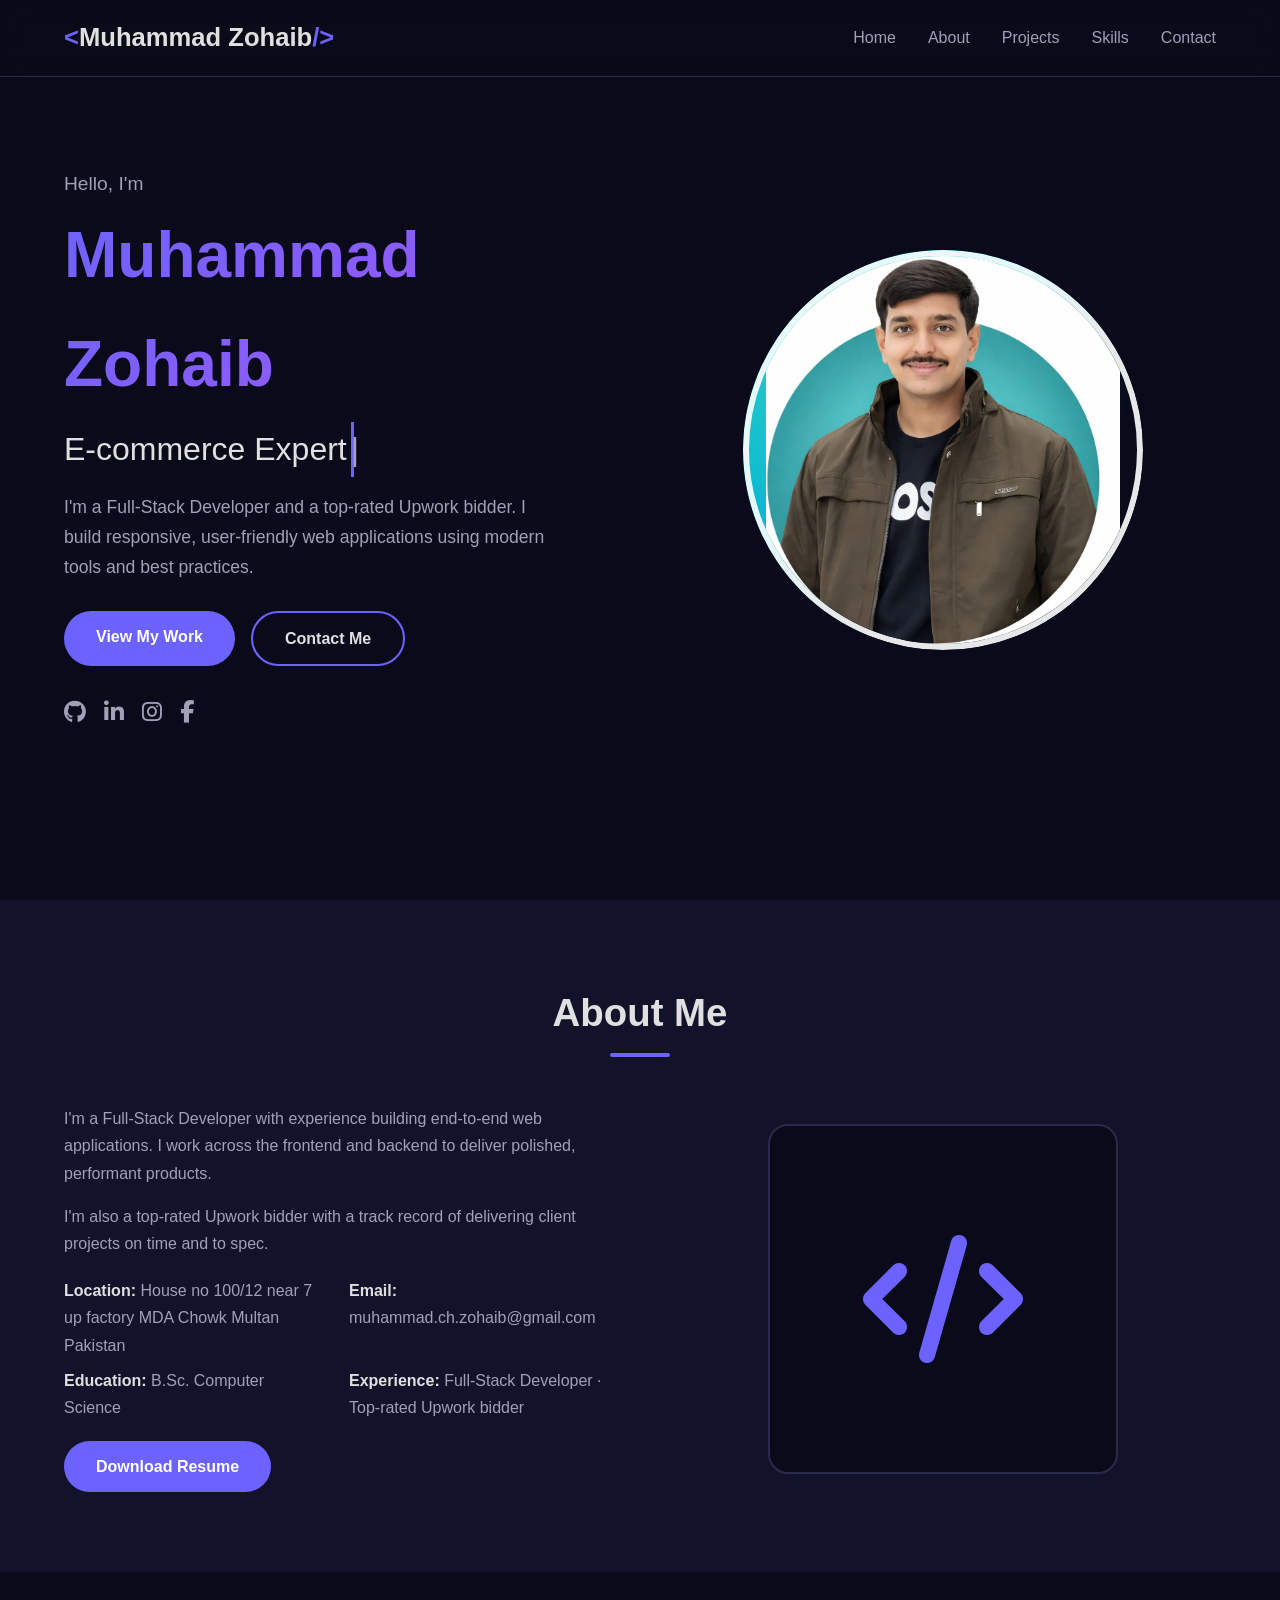
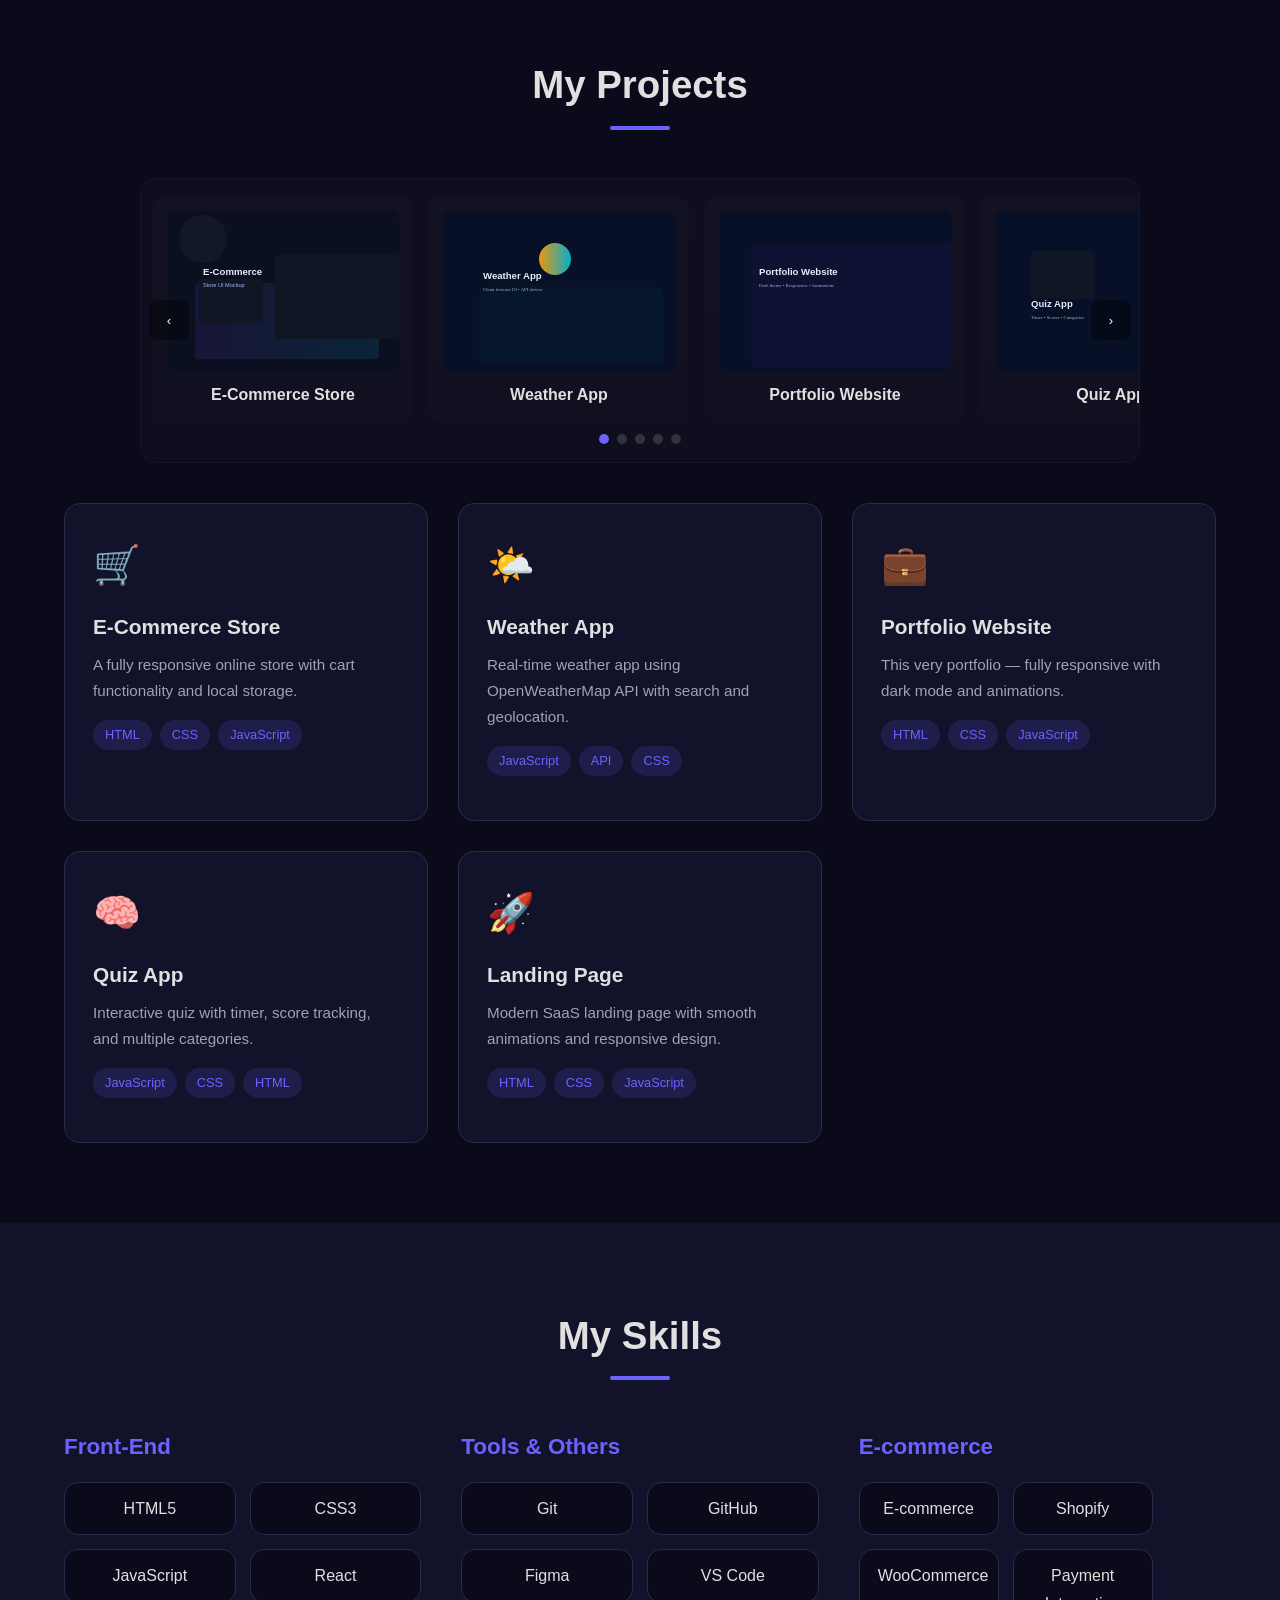
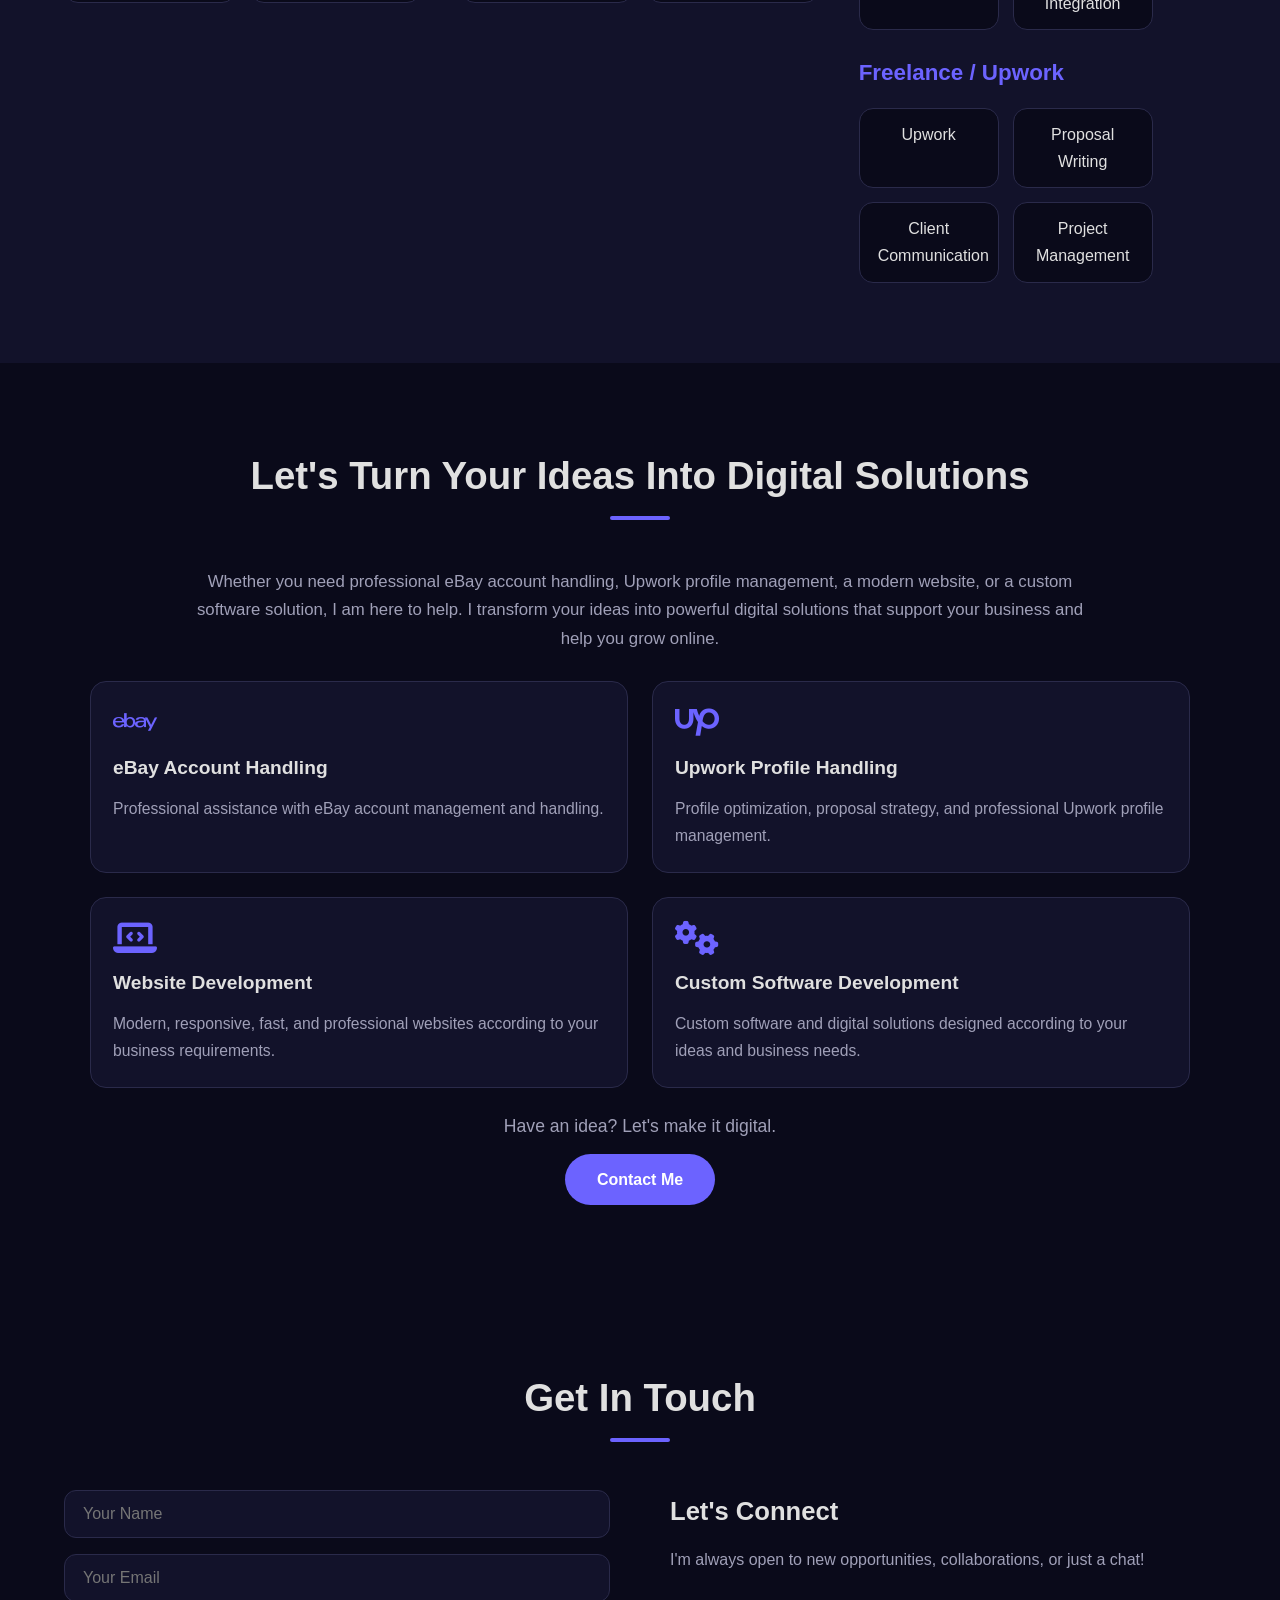
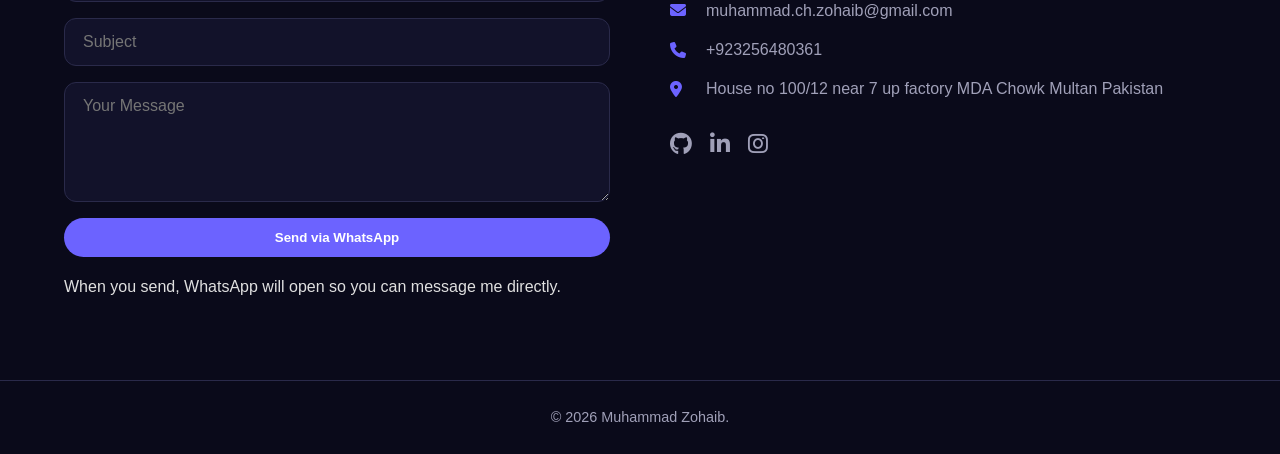
==== commit d56ade4c: "Add SEO optimization - meta tags, structured data, sitemap and robots.txt" ====
--- a/index.html
+++ b/index.html
@@ -1,12 +1,86 @@
 <!DOCTYPE html>
 <html lang="en">
 <head>
+    <!-- Essential Meta Tags -->
     <meta charset="UTF-8" />
     <meta name="viewport" content="width=device-width, initial-scale=1.0" />
-    <title>Muhammad Zohaib | Full-Stack Developer</title>
+    <meta http-equiv="X-UA-Compatible" content="ie=edge" />
+    <meta name="description" content="Muhammad Zohaib - Full-Stack Developer and top-rated Upwork bidder. Expert in web development, e-commerce, and custom software solutions. Located in Multan, Pakistan." />
+    <meta name="keywords" content="full-stack developer, web development, e-commerce, React, Node.js, Upwork, Multan, Pakistan, custom software" />
+    <meta name="author" content="Muhammad Zohaib" />
+    <meta name="robots" content="index, follow" />
+    <meta name="language" content="English" />
+    
+    <!-- Open Graph Tags for Social Sharing -->
+    <meta property="og:type" content="website" />
+    <meta property="og:title" content="Muhammad Zohaib | Full-Stack Developer" />
+    <meta property="og:description" content="Full-Stack Developer and top-rated Upwork bidder. Building responsive web applications and custom software solutions." />
+    <meta property="og:url" content="https://www.muhammadzohaib.site" />
+    <meta property="og:site_name" content="Muhammad Zohaib Portfolio" />
+    
+    <!-- Twitter Card Tags -->
+    <meta name="twitter:card" content="summary_large_image" />
+    <meta name="twitter:title" content="Muhammad Zohaib | Full-Stack Developer" />
+    <meta name="twitter:description" content="Full-Stack Developer and top-rated Upwork bidder. Building responsive web applications and custom software solutions." />
+    
+    <!-- Canonical URL -->
+    <link rel="canonical" href="https://www.muhammadzohaib.site" />
+    
+    <!-- Favicon -->
+    <link rel="icon" type="image/x-icon" href="favicon.ico" />
+    
+    <title>Muhammad Zohaib | Full-Stack Developer | Web Development & Custom Software</title>
     <link rel="stylesheet" href="style.css" />
+    
     <!-- Font Awesome for icons -->
     <link rel="stylesheet" href="https://cdnjs.cloudflare.com/ajax/libs/font-awesome/6.5.0/css/all.min.css" />
+    
+    <!-- JSON-LD Structured Data -->
+    <script type="application/ld+json">
+    {
+        "@context": "https://schema.org",
+        "@type": "Person",
+        "name": "Muhammad Zohaib",
+        "title": "Full-Stack Developer",
+        "url": "https://www.muhammadzohaib.site",
+        "sameAs": [
+            "https://www.linkedin.com/in/muhammad-zohaib-51a23a331/",
+            "https://www.instagram.com/muhammadzohaib2517",
+            "https://www.facebook.com/share/1CqvNo1hMM/"
+        ],
+        "jobTitle": "Full-Stack Developer",
+        "email": "muhammad.ch.zohaib@gmail.com",
+        "telephone": "+923256480361",
+        "image": "https://www.muhammadzohaib.site/zohaib photo.jpeg",
+        "address": {
+            "@type": "PostalAddress",
+            "streetAddress": "House no 100/12 near 7 up factory MDA Chowk",
+            "addressLocality": "Multan",
+            "addressCountry": "PK"
+        },
+        "knowsAbout": ["Full-Stack Development", "React", "Node.js", "E-commerce", "Web Development", "JavaScript", "HTML5", "CSS3"],
+        "description": "Experienced Full-Stack Developer with a track record of delivering high-quality web applications and custom software solutions. Top-rated Upwork bidder specializing in responsive web design, e-commerce platforms, and modern web technologies."
+    }
+    </script>
+    
+    <!-- Organization Schema -->
+    <script type="application/ld+json">
+    {
+        "@context": "https://schema.org",
+        "@type": "Organization",
+        "name": "Muhammad Zohaib - Web Development",
+        "url": "https://www.muhammadzohaib.site",
+        "sameAs": [
+            "https://www.linkedin.com/in/muhammad-zohaib-51a23a331/",
+            "https://www.instagram.com/muhammadzohaib2517"
+        ],
+        "contactPoint": {
+            "@type": "ContactPoint",
+            "telephone": "+923256480361",
+            "contactType": "Customer Service"
+        }
+    }
+    </script>
 </head>
 <body>
 
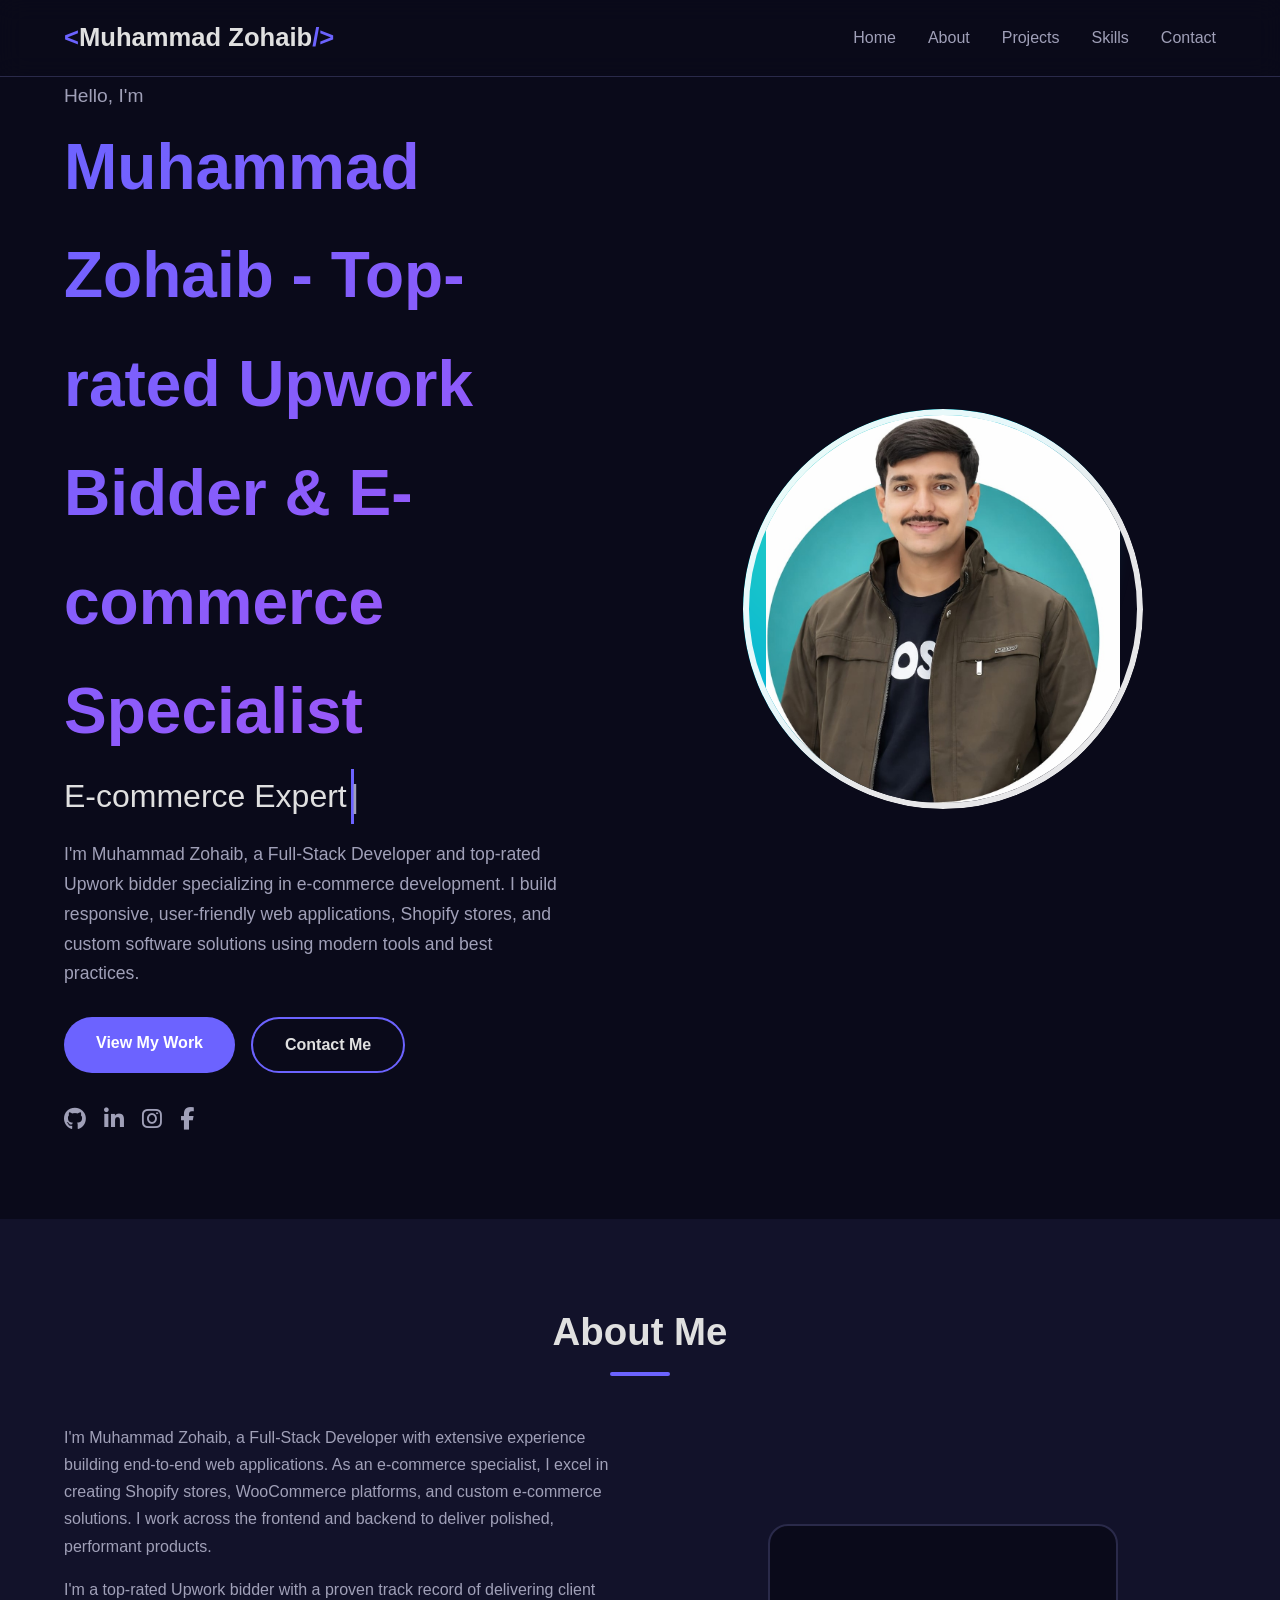
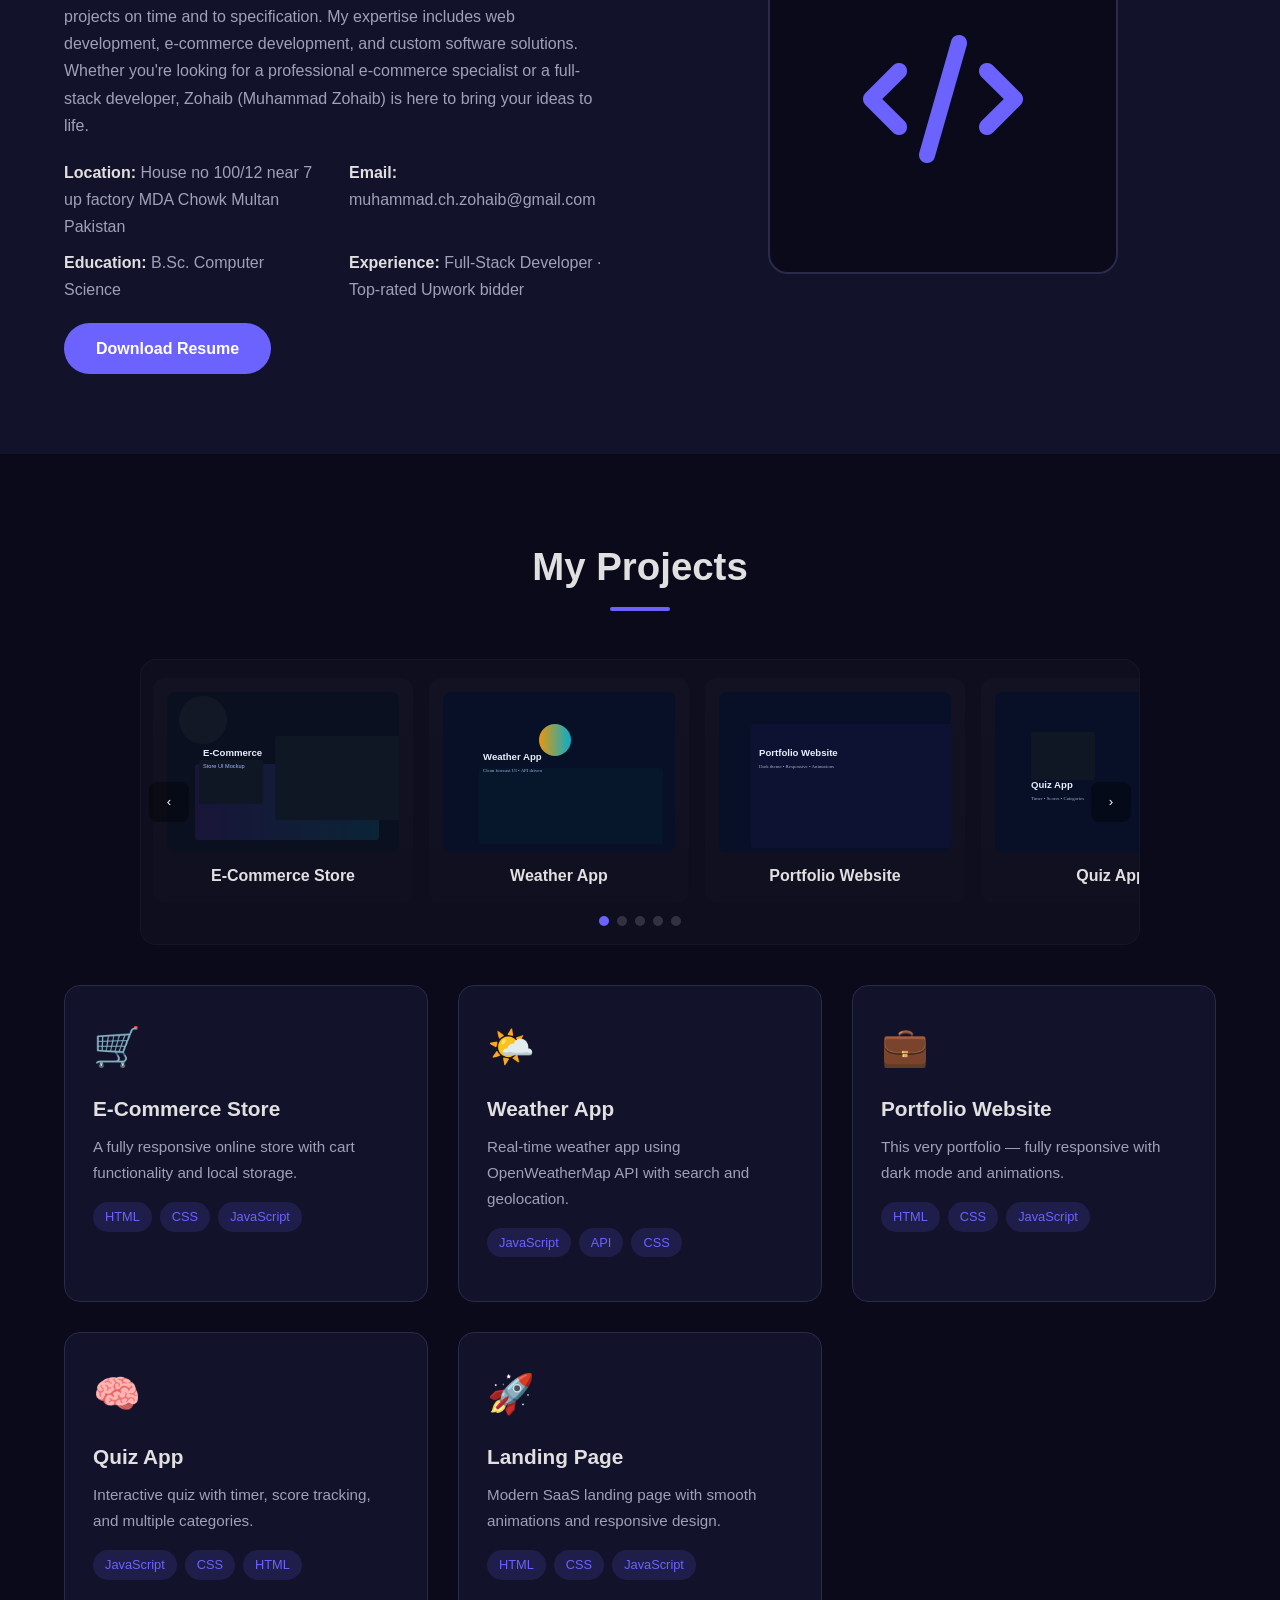
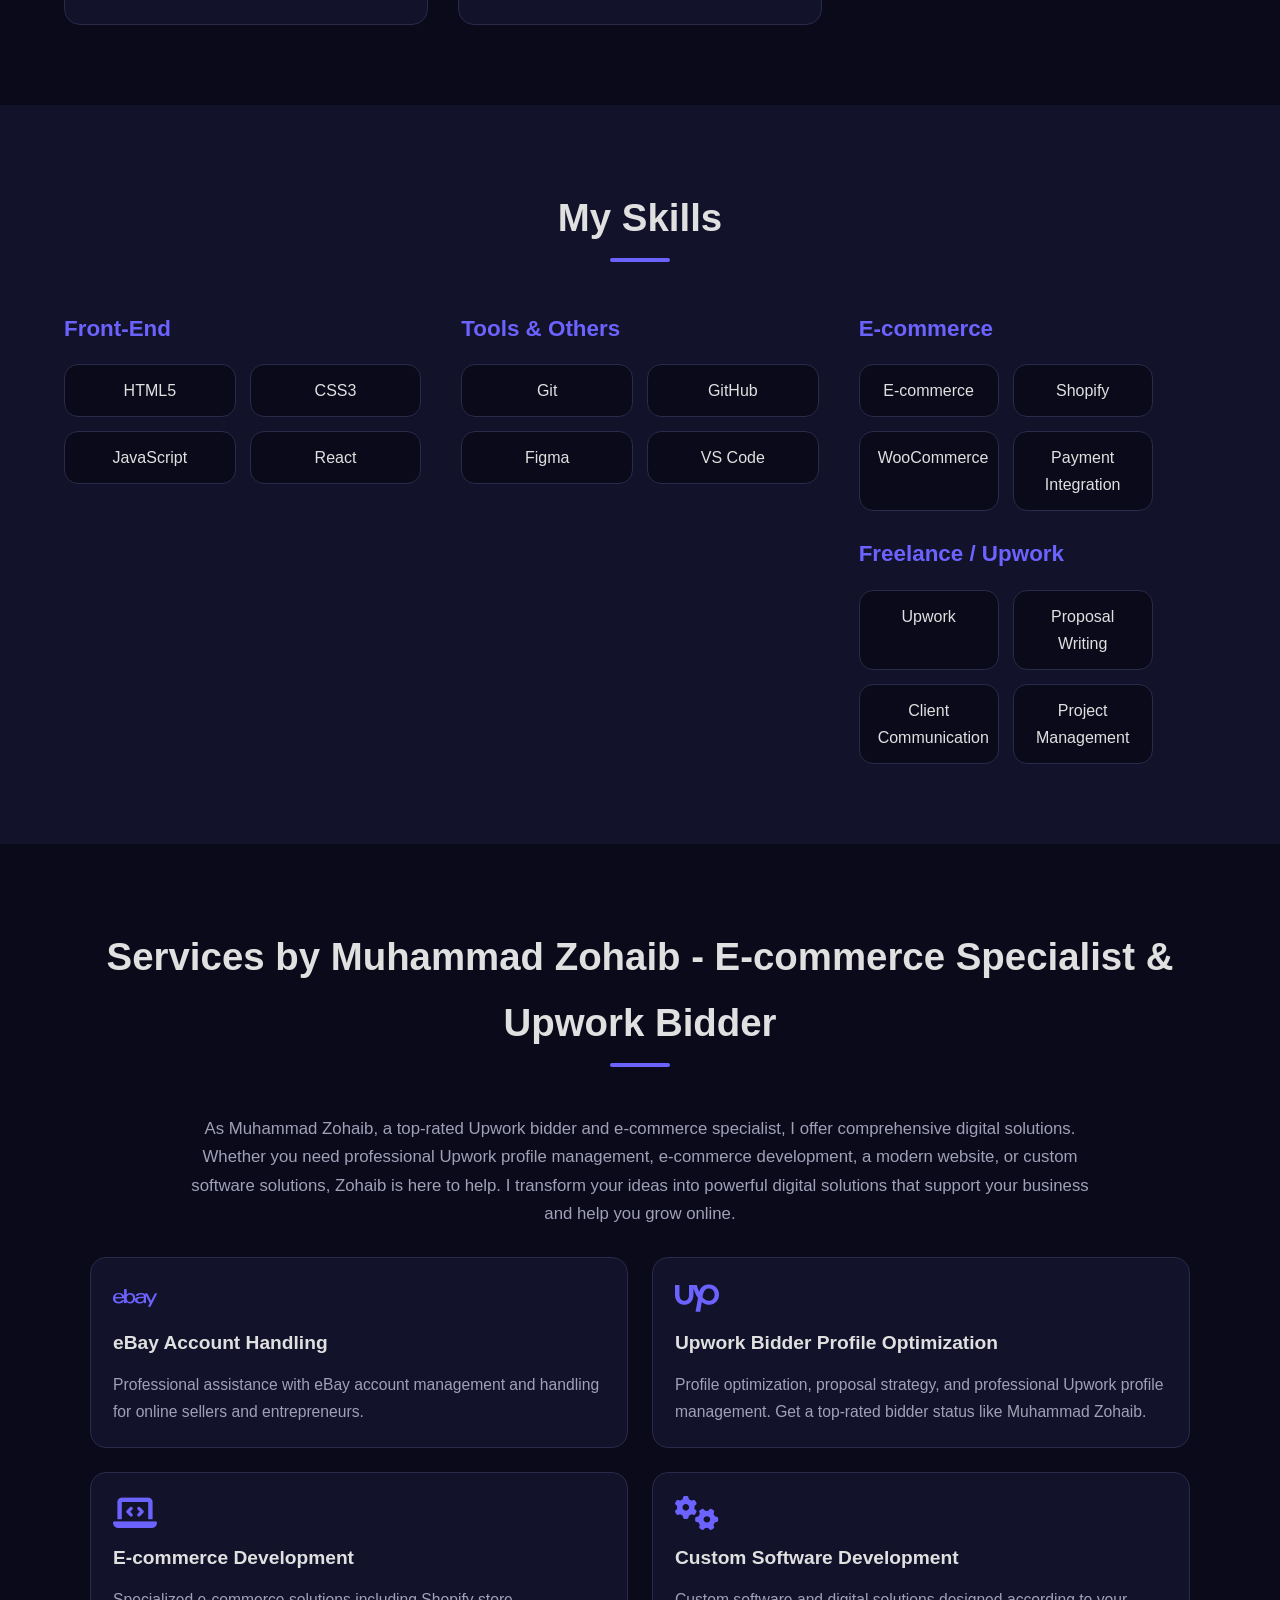
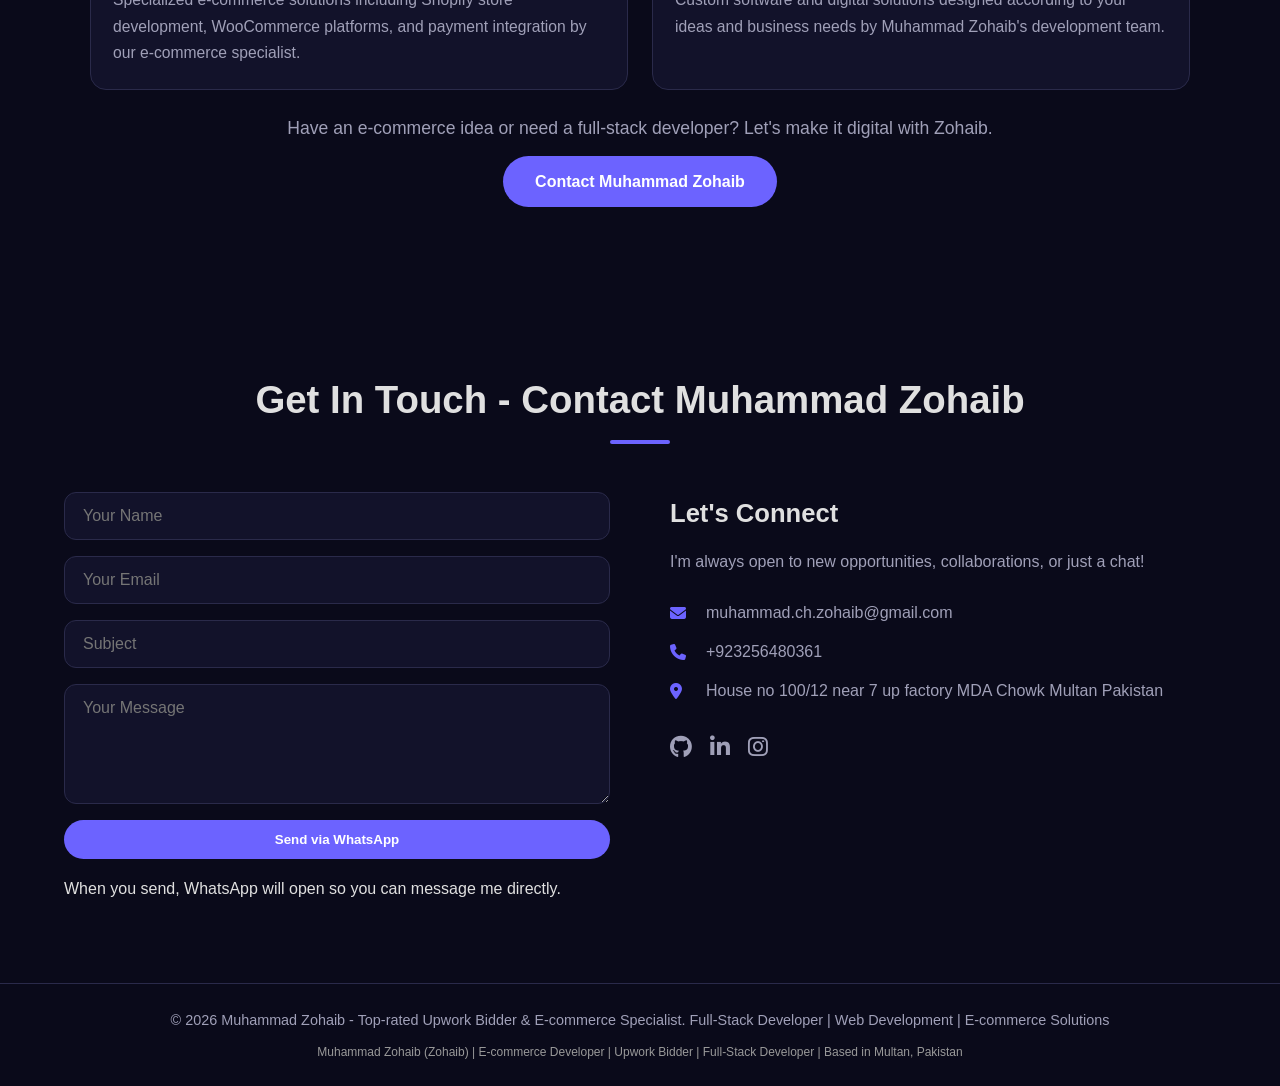
==== commit c471902d: "Optimize SEO with target keywords: muhammadzohaib, zohaib, upwork bidder, ecommerce specialist" ====
--- a/index.html
+++ b/index.html
@@ -5,23 +5,23 @@
     <meta charset="UTF-8" />
     <meta name="viewport" content="width=device-width, initial-scale=1.0" />
     <meta http-equiv="X-UA-Compatible" content="ie=edge" />
-    <meta name="description" content="Muhammad Zohaib - Full-Stack Developer and top-rated Upwork bidder. Expert in web development, e-commerce, and custom software solutions. Located in Multan, Pakistan." />
-    <meta name="keywords" content="full-stack developer, web development, e-commerce, React, Node.js, Upwork, Multan, Pakistan, custom software" />
+    <meta name="description" content="Muhammad Zohaib - Top-rated Upwork bidder and E-commerce Specialist. Full-Stack Developer building responsive web applications, e-commerce solutions, and custom software. Zohaib offers professional web development services." />
+    <meta name="keywords" content="muhammadzohaib, zohaib, upwork bidder, ecommerce specialist, full-stack developer, web development, e-commerce, React, Node.js, Shopify, WooCommerce, Multan, Pakistan, custom software, ecommerce developer" />
     <meta name="author" content="Muhammad Zohaib" />
     <meta name="robots" content="index, follow" />
     <meta name="language" content="English" />
     
     <!-- Open Graph Tags for Social Sharing -->
     <meta property="og:type" content="website" />
-    <meta property="og:title" content="Muhammad Zohaib | Full-Stack Developer" />
-    <meta property="og:description" content="Full-Stack Developer and top-rated Upwork bidder. Building responsive web applications and custom software solutions." />
+    <meta property="og:title" content="Muhammad Zohaib - Top-rated Upwork Bidder & E-commerce Specialist" />
+    <meta property="og:description" content="Zohaib is a top-rated Upwork bidder and e-commerce specialist. Full-Stack Developer building responsive web applications, Shopify stores, and custom software solutions." />
     <meta property="og:url" content="https://www.muhammadzohaib.site" />
     <meta property="og:site_name" content="Muhammad Zohaib Portfolio" />
     
     <!-- Twitter Card Tags -->
     <meta name="twitter:card" content="summary_large_image" />
-    <meta name="twitter:title" content="Muhammad Zohaib | Full-Stack Developer" />
-    <meta name="twitter:description" content="Full-Stack Developer and top-rated Upwork bidder. Building responsive web applications and custom software solutions." />
+    <meta name="twitter:title" content="Muhammad Zohaib - Upwork Bidder & E-commerce Expert" />
+    <meta name="twitter:description" content="Zohaib - Top-rated Upwork bidder and e-commerce specialist. Full-Stack Developer with expertise in web development and custom software." />
     
     <!-- Canonical URL -->
     <link rel="canonical" href="https://www.muhammadzohaib.site" />
@@ -29,7 +29,7 @@
     <!-- Favicon -->
     <link rel="icon" type="image/x-icon" href="favicon.ico" />
     
-    <title>Muhammad Zohaib | Full-Stack Developer | Web Development & Custom Software</title>
+    <title>Muhammad Zohaib - Top-rated Upwork Bidder & E-commerce Specialist | Web Developer</title>
     <link rel="stylesheet" href="style.css" />
     
     <!-- Font Awesome for icons -->
@@ -41,14 +41,15 @@
         "@context": "https://schema.org",
         "@type": "Person",
         "name": "Muhammad Zohaib",
-        "title": "Full-Stack Developer",
+        "alternateName": "Zohaib",
+        "title": "Full-Stack Developer & E-commerce Specialist",
         "url": "https://www.muhammadzohaib.site",
         "sameAs": [
             "https://www.linkedin.com/in/muhammad-zohaib-51a23a331/",
             "https://www.instagram.com/muhammadzohaib2517",
             "https://www.facebook.com/share/1CqvNo1hMM/"
         ],
-        "jobTitle": "Full-Stack Developer",
+        "jobTitle": "Full-Stack Developer, E-commerce Specialist, Top-rated Upwork Bidder",
         "email": "muhammad.ch.zohaib@gmail.com",
         "telephone": "+923256480361",
         "image": "https://www.muhammadzohaib.site/zohaib photo.jpeg",
@@ -58,8 +59,8 @@
             "addressLocality": "Multan",
             "addressCountry": "PK"
         },
-        "knowsAbout": ["Full-Stack Development", "React", "Node.js", "E-commerce", "Web Development", "JavaScript", "HTML5", "CSS3"],
-        "description": "Experienced Full-Stack Developer with a track record of delivering high-quality web applications and custom software solutions. Top-rated Upwork bidder specializing in responsive web design, e-commerce platforms, and modern web technologies."
+        "knowsAbout": ["E-commerce Development", "Shopify Expert", "WooCommerce Developer", "Full-Stack Development", "React", "Node.js", "Web Development", "JavaScript", "HTML5", "CSS3", "Payment Integration", "Upwork Freelancer", "E-commerce Specialist"],
+        "description": "Muhammad Zohaib (Zohaib) is a top-rated Upwork bidder and e-commerce specialist. Experienced Full-Stack Developer with a track record of delivering high-quality web applications, Shopify stores, WooCommerce platforms, and custom software solutions. Zohaib specializes in responsive web design, e-commerce development, and modern web technologies."
     }
     </script>
     
@@ -83,6 +84,8 @@
     </script>
 </head>
 <body>
+    <!-- Hidden H1 for SEO - Main keyword target -->
+    <h1 style="display:none;">Muhammad Zohaib - Top-rated Upwork Bidder and E-commerce Specialist</h1>
 
     <!-- ===== NAVIGATION ===== -->
     <nav>
@@ -109,11 +112,10 @@
         <div class="container hero-container">
             <div class="hero-content">
                 <p class="greeting"> Hello, I'm</p>
-                <h1>Muhammad Zohaib</h1>
+                <h1>Muhammad Zohaib - Top-rated Upwork Bidder & E-commerce Specialist</h1>
                 <h2><span class="typed-text"></span><span class="cursor">|</span></h2>
                 <p class="hero-description">
-                    I'm a Full-Stack Developer and a top-rated Upwork bidder. I build
-                    responsive, user-friendly web applications using modern tools and best practices.
+                    I'm Muhammad Zohaib, a Full-Stack Developer and top-rated Upwork bidder specializing in e-commerce development. I build responsive, user-friendly web applications, Shopify stores, and custom software solutions using modern tools and best practices.
                 </p>
                 <div class="hero-buttons">
                     <a href="#projects" class="btn btn-primary">View My Work</a>
@@ -141,13 +143,10 @@
             <div class="about-container">
                 <div class="about-text">
                     <p>
-                        I'm a Full-Stack Developer with experience building end-to-end
-                        web applications. I work across the frontend and backend to deliver
-                        polished, performant products.
+                        I'm Muhammad Zohaib, a Full-Stack Developer with extensive experience building end-to-end web applications. As an e-commerce specialist, I excel in creating Shopify stores, WooCommerce platforms, and custom e-commerce solutions. I work across the frontend and backend to deliver polished, performant products.
                     </p>
                     <p>
-                        I'm also a top-rated Upwork bidder with a track record of delivering
-                        client projects on time and to spec.
+                        I'm a top-rated Upwork bidder with a proven track record of delivering client projects on time and to specification. My expertise includes web development, e-commerce development, and custom software solutions. Whether you're looking for a professional e-commerce specialist or a full-stack developer, Zohaib (Muhammad Zohaib) is here to bring your ideas to life.
                     </p>
                     <div class="about-details">
                         <div><strong> Location:</strong> House no 100/12 near 7 up factory MDA Chowk Multan Pakistan</div>
@@ -229,45 +228,45 @@
     <!-- ===== NEW SERVICES / SOLUTIONS ===== -->
     <section id="services">
         <div class="container">
-            <h2 class="section-title">Let's Turn Your Ideas Into Digital Solutions</h2>
-            <p class="services-description">Whether you need professional eBay account handling, Upwork profile management, a modern website, or a custom software solution, I am here to help. I transform your ideas into powerful digital solutions that support your business and help you grow online.</p>
+            <h2 class="section-title">Services by Muhammad Zohaib - E-commerce Specialist & Upwork Bidder</h2>
+            <p class="services-description">As Muhammad Zohaib, a top-rated Upwork bidder and e-commerce specialist, I offer comprehensive digital solutions. Whether you need professional Upwork profile management, e-commerce development, a modern website, or custom software solutions, Zohaib is here to help. I transform your ideas into powerful digital solutions that support your business and help you grow online.</p>
 
             <div class="services-grid">
                 <article class="service-card">
                     <i class="fab fa-ebay service-icon" aria-hidden="true"></i>
                     <h3>eBay Account Handling</h3>
-                    <p>Professional assistance with eBay account management and handling.</p>
+                    <p>Professional assistance with eBay account management and handling for online sellers and entrepreneurs.</p>
                 </article>
 
                 <article class="service-card">
                     <i class="fab fa-upwork service-icon" aria-hidden="true"></i>
-                    <h3>Upwork Profile Handling</h3>
-                    <p>Profile optimization, proposal strategy, and professional Upwork profile management.</p>
+                    <h3>Upwork Bidder Profile Optimization</h3>
+                    <p>Profile optimization, proposal strategy, and professional Upwork profile management. Get a top-rated bidder status like Muhammad Zohaib.</p>
                 </article>
 
                 <article class="service-card">
                     <i class="fas fa-laptop-code service-icon" aria-hidden="true"></i>
-                    <h3>Website Development</h3>
-                    <p>Modern, responsive, fast, and professional websites according to your business requirements.</p>
+                    <h3>E-commerce Development</h3>
+                    <p>Specialized e-commerce solutions including Shopify store development, WooCommerce platforms, and payment integration by our e-commerce specialist.</p>
                 </article>
 
                 <article class="service-card">
                     <i class="fas fa-cogs service-icon" aria-hidden="true"></i>
                     <h3>Custom Software Development</h3>
-                    <p>Custom software and digital solutions designed according to your ideas and business needs.</p>
+                    <p>Custom software and digital solutions designed according to your ideas and business needs by Muhammad Zohaib's development team.</p>
                 </article>
             </div>
 
             <div class="services-cta">
-                <p class="cta-text">Have an idea? Let's make it digital.</p>
-                <a href="https://wa.me/923256480361?text=Hello%20Muhammad%20Zohaib%2C%20I%20have%20an%20idea%20I%27d%20like%20to%20discuss." class="btn btn-primary" target="_blank" rel="noopener">Contact Me</a>
+                <p class="cta-text">Have an e-commerce idea or need a full-stack developer? Let's make it digital with Zohaib.</p>
+                <a href="https://wa.me/923256480361?text=Hello%20Muhammad%20Zohaib%2C%20I%20have%20an%20idea%20I%27d%20like%20to%20discuss." class="btn btn-primary" target="_blank" rel="noopener">Contact Muhammad Zohaib</a>
             </div>
         </div>
     </section>
 
     <section id="contact">
         <div class="container">
-            <h2 class="section-title">Get In Touch</h2>
+            <h2 class="section-title">Get In Touch - Contact Muhammad Zohaib</h2>
             <div class="contact-container">
                 <form id="contactForm">
                     <input type="text" placeholder="Your Name" required />
@@ -298,7 +297,8 @@
     <!-- ===== FOOTER ===== -->
     <footer>
         <div class="container">
-            <p>&copy; 2026 Muhammad Zohaib.</p>
+            <p>&copy; 2026 Muhammad Zohaib - Top-rated Upwork Bidder & E-commerce Specialist. Full-Stack Developer | Web Development | E-commerce Solutions</p>
+            <p style="font-size: 12px; color: #999; margin-top: 10px;">Muhammad Zohaib (Zohaib) | E-commerce Developer | Upwork Bidder | Full-Stack Developer | Based in Multan, Pakistan</p>
         </div>
     </footer>
 
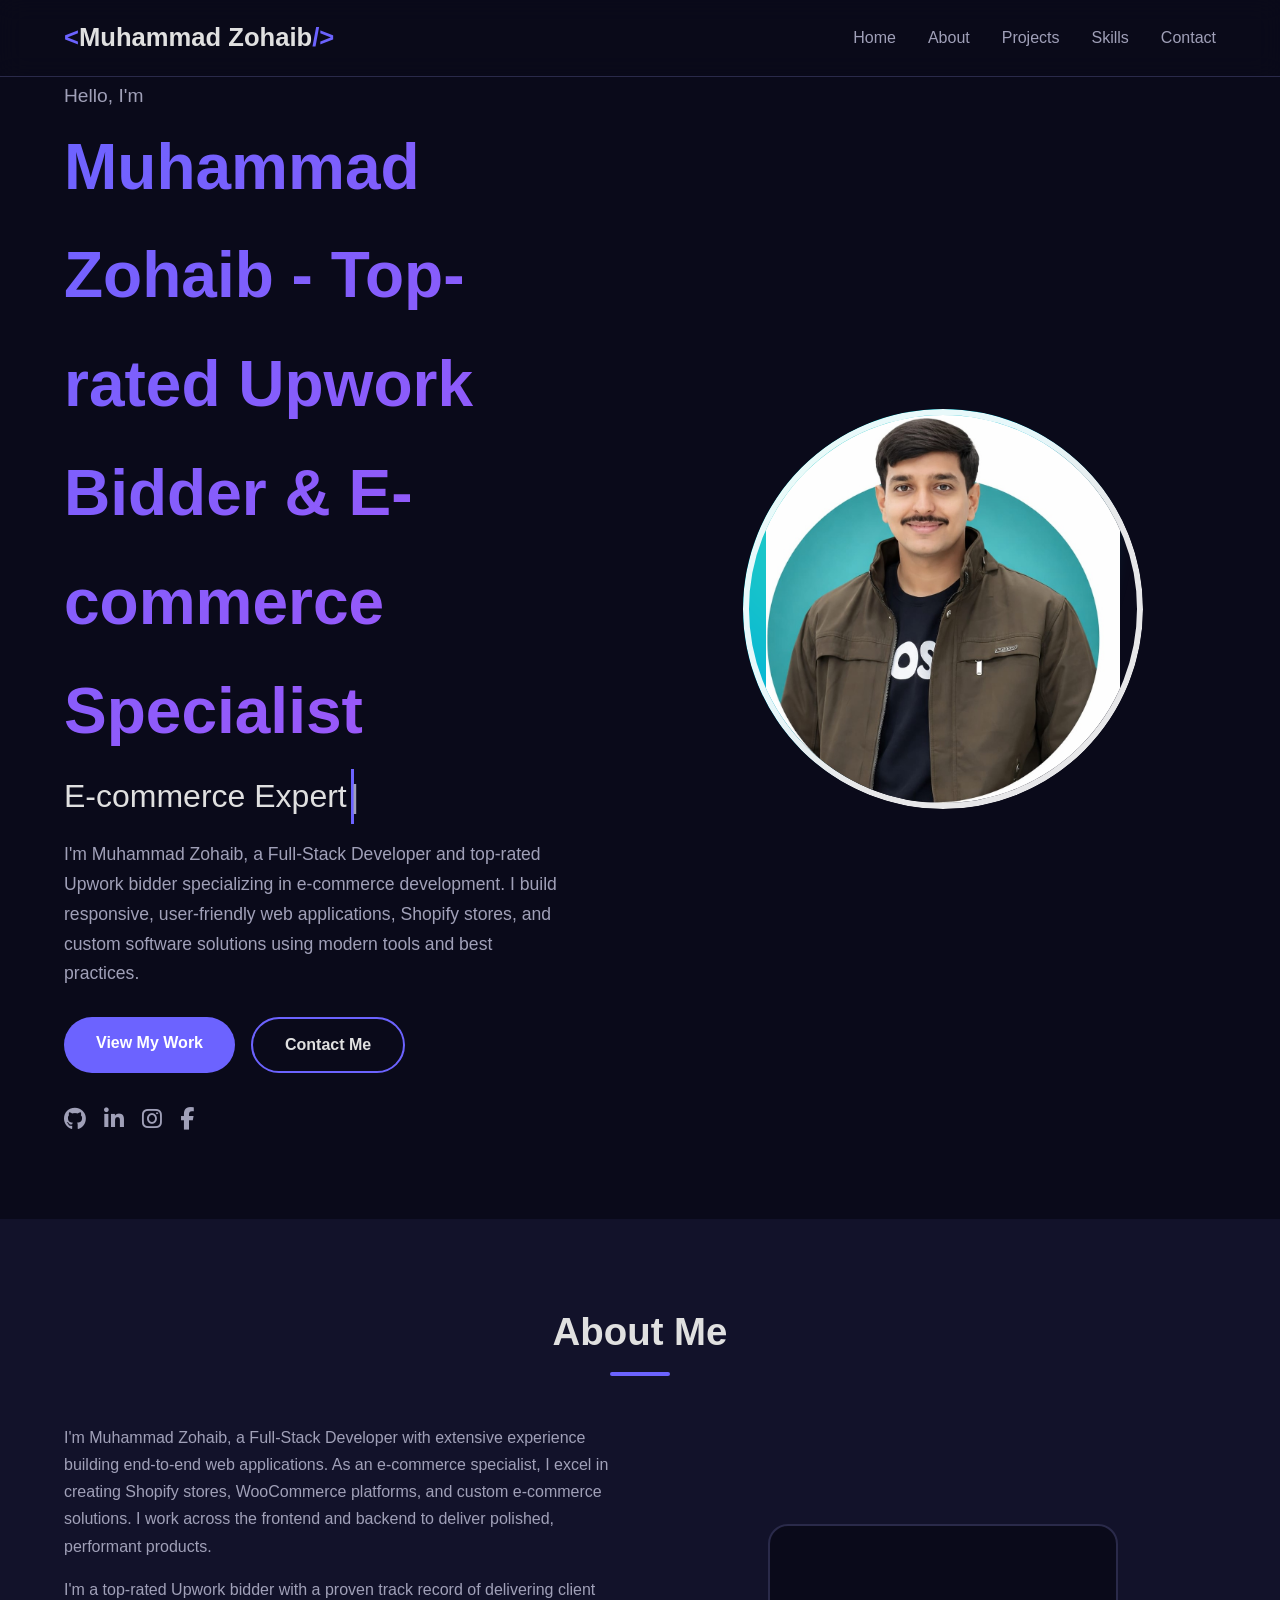
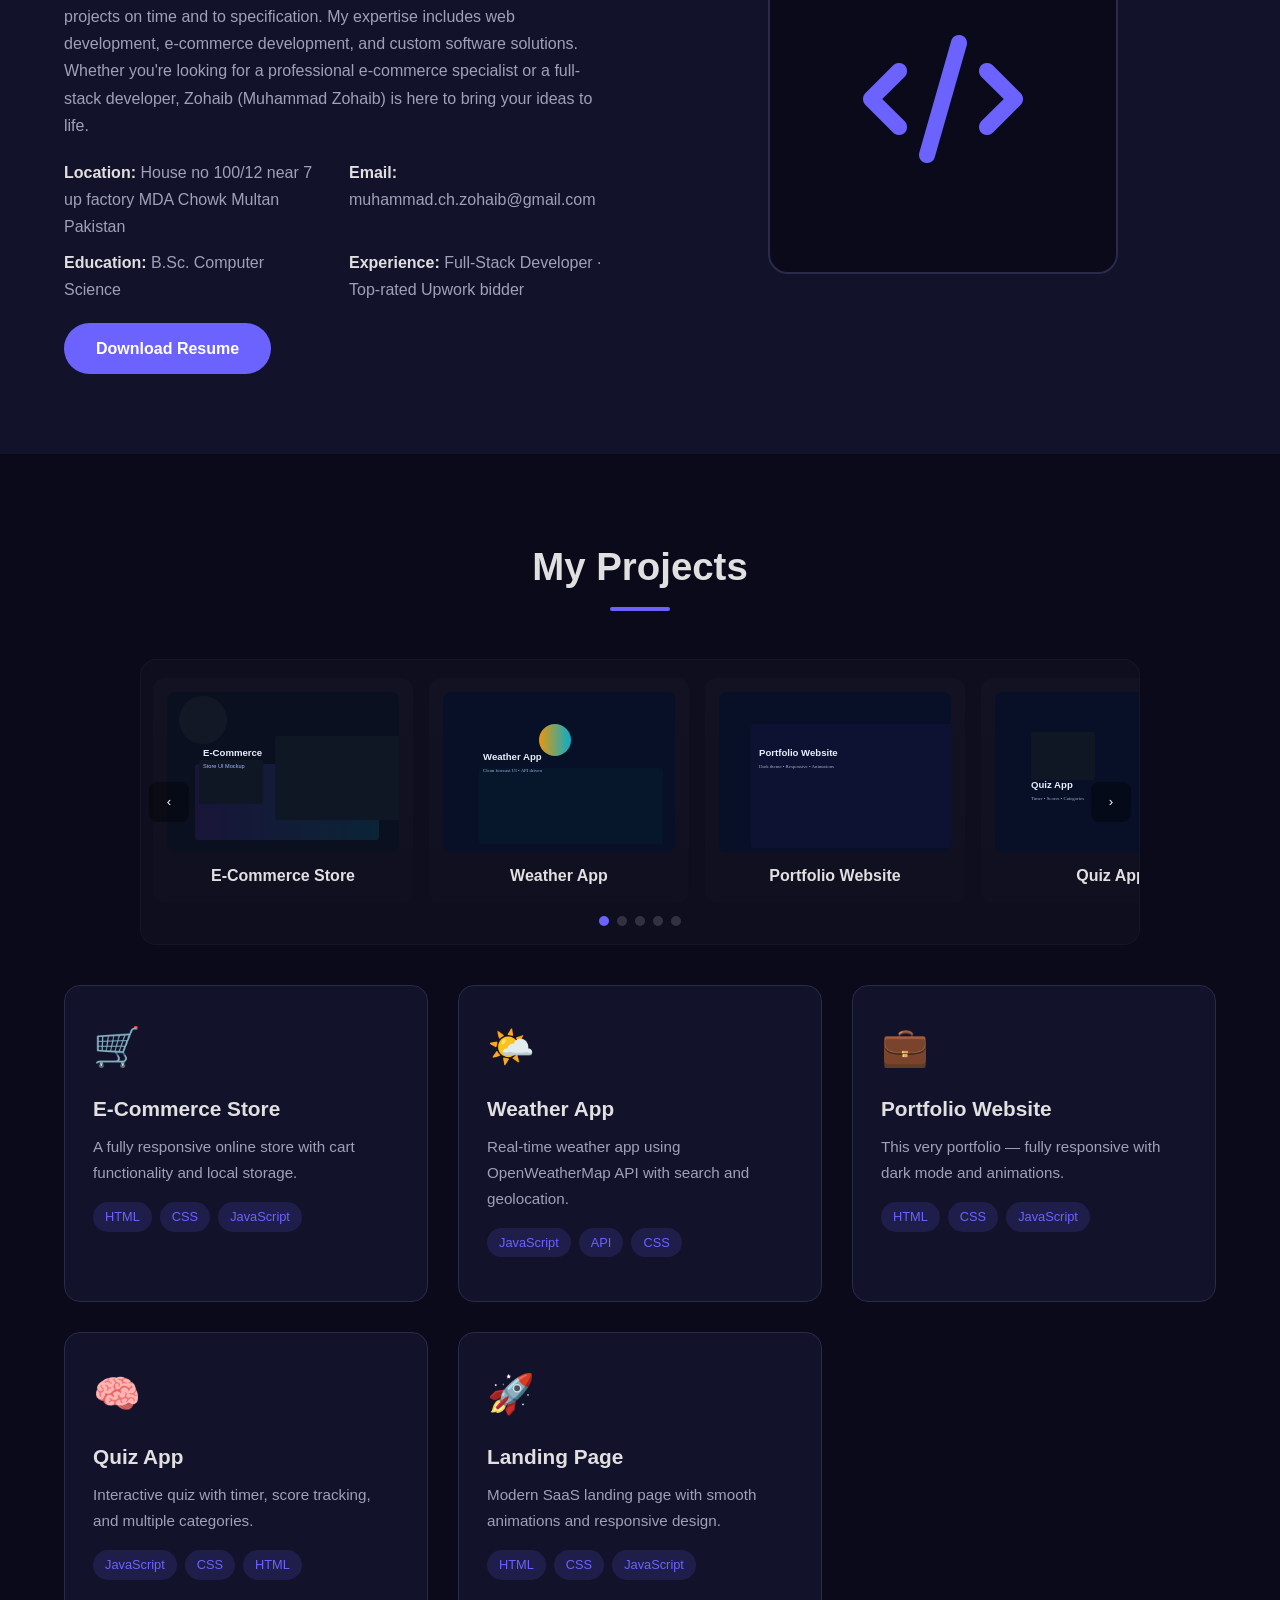
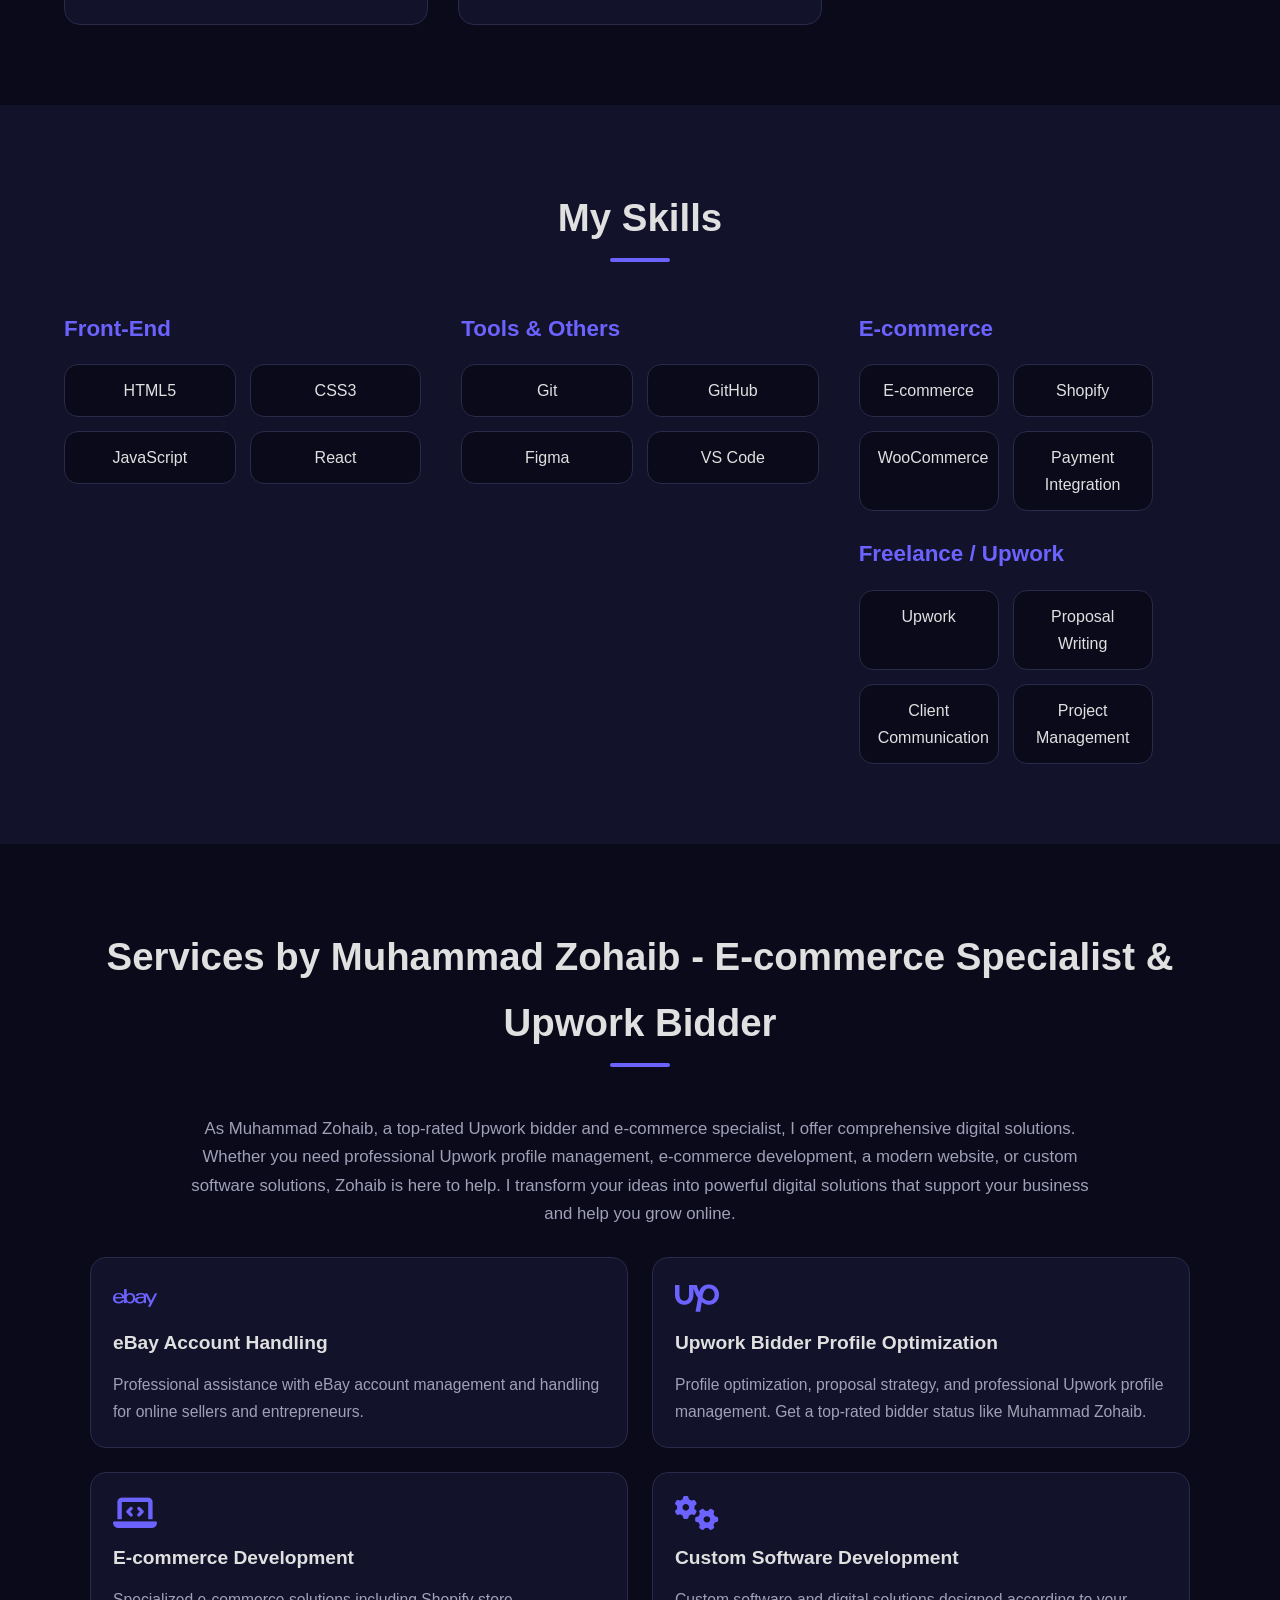
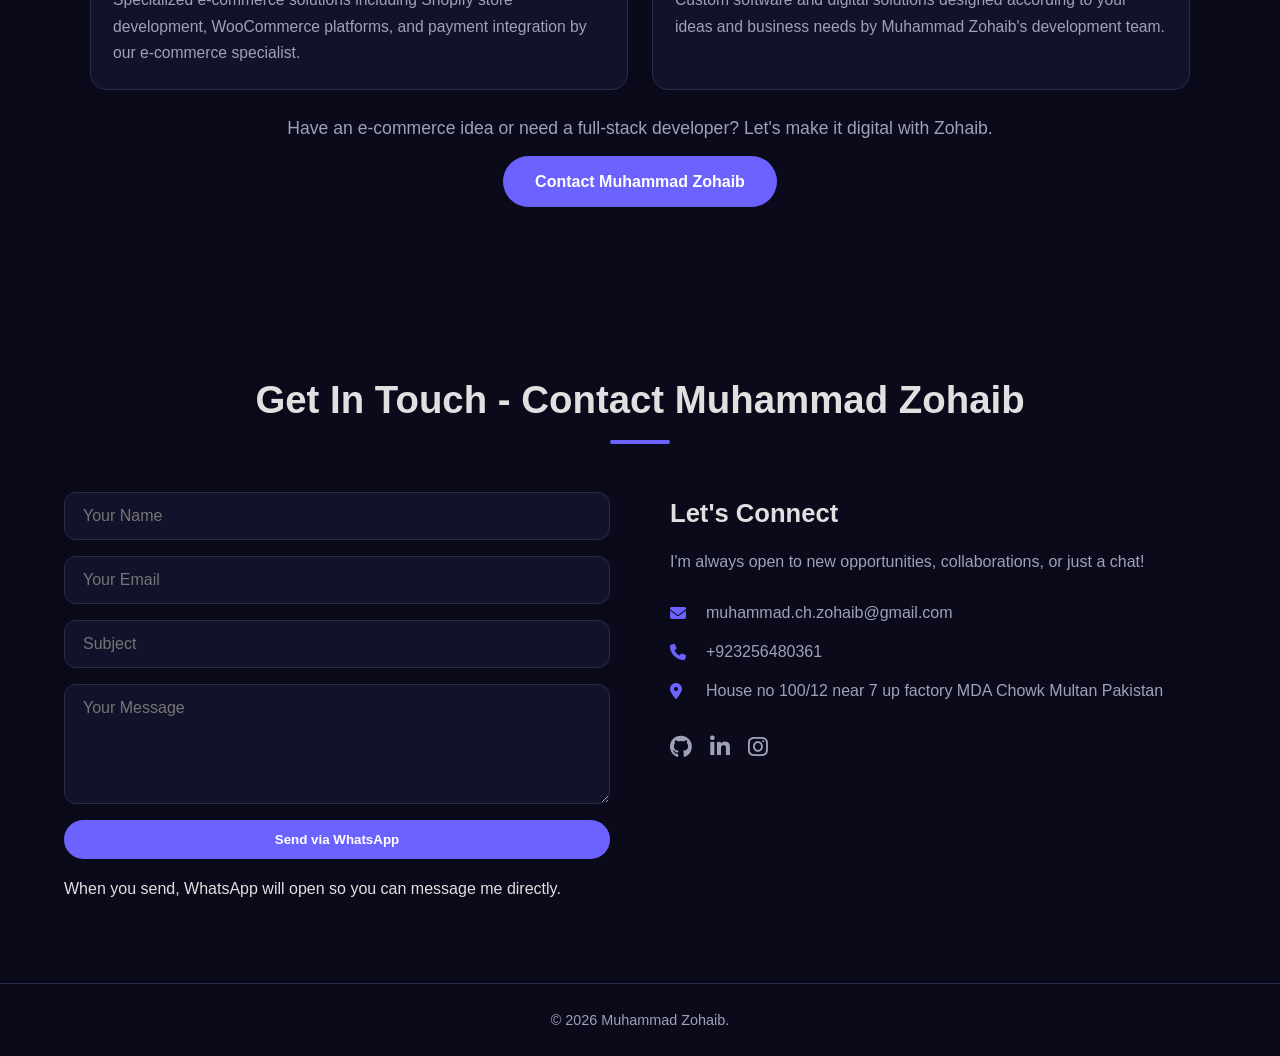
==== commit cba93873: "update wbsite" ====
--- a/index.html
+++ b/index.html
@@ -297,8 +297,7 @@
     <!-- ===== FOOTER ===== -->
     <footer>
         <div class="container">
-            <p>&copy; 2026 Muhammad Zohaib - Top-rated Upwork Bidder & E-commerce Specialist. Full-Stack Developer | Web Development | E-commerce Solutions</p>
-            <p style="font-size: 12px; color: #999; margin-top: 10px;">Muhammad Zohaib (Zohaib) | E-commerce Developer | Upwork Bidder | Full-Stack Developer | Based in Multan, Pakistan</p>
+            <p>&copy; 2026 Muhammad Zohaib.</p>
         </div>
     </footer>
 
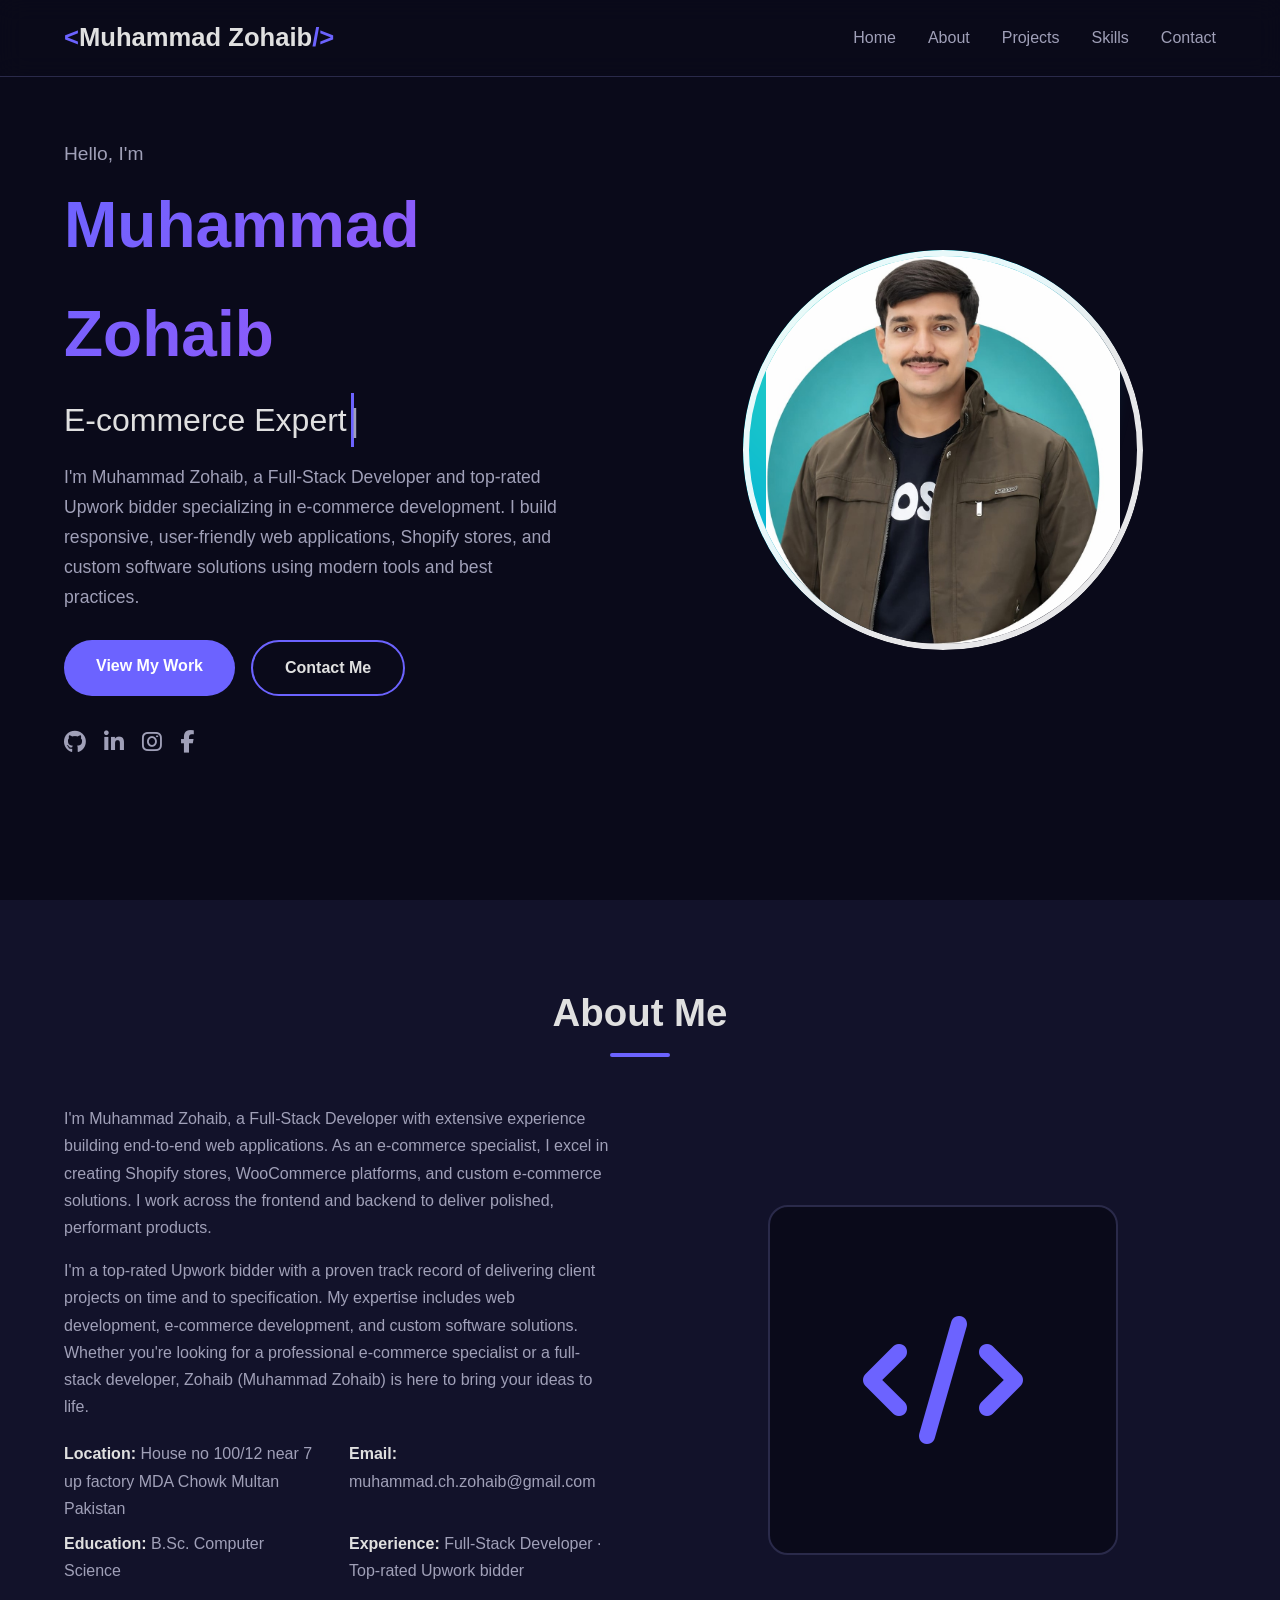
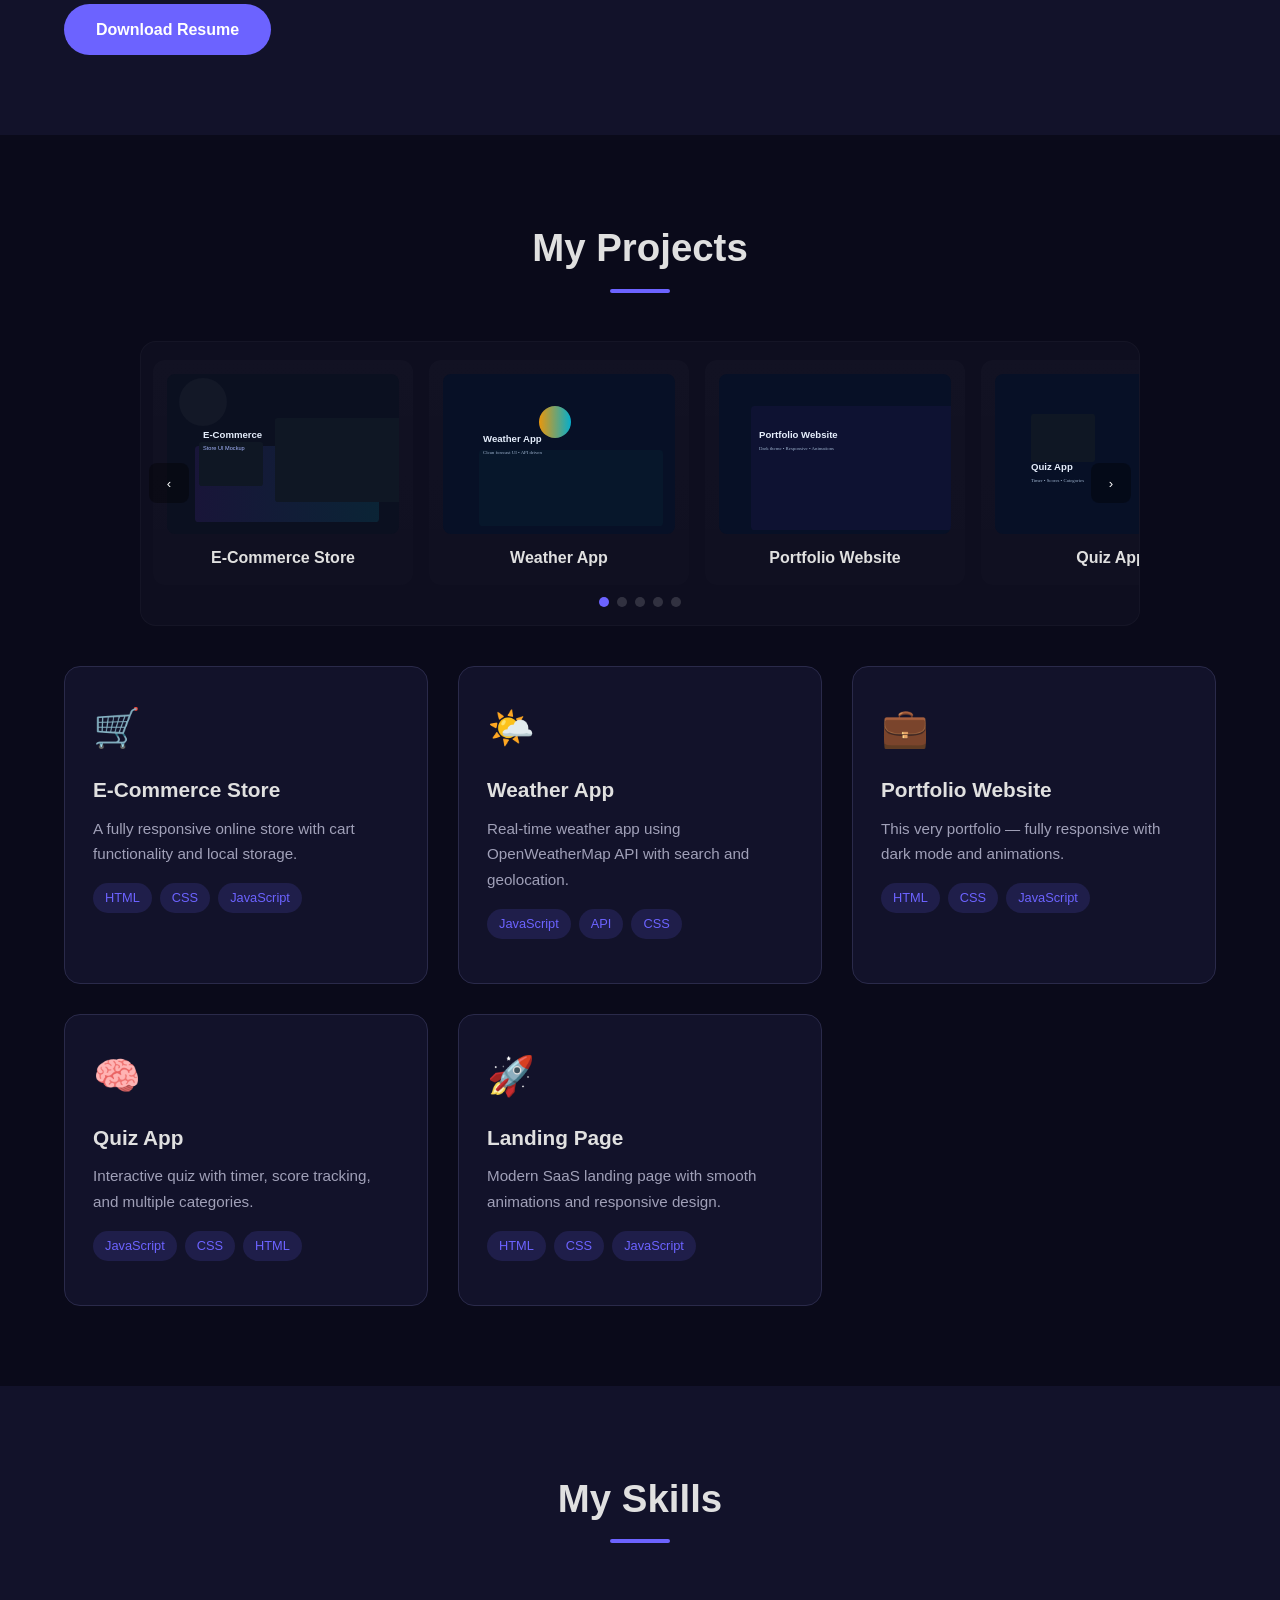
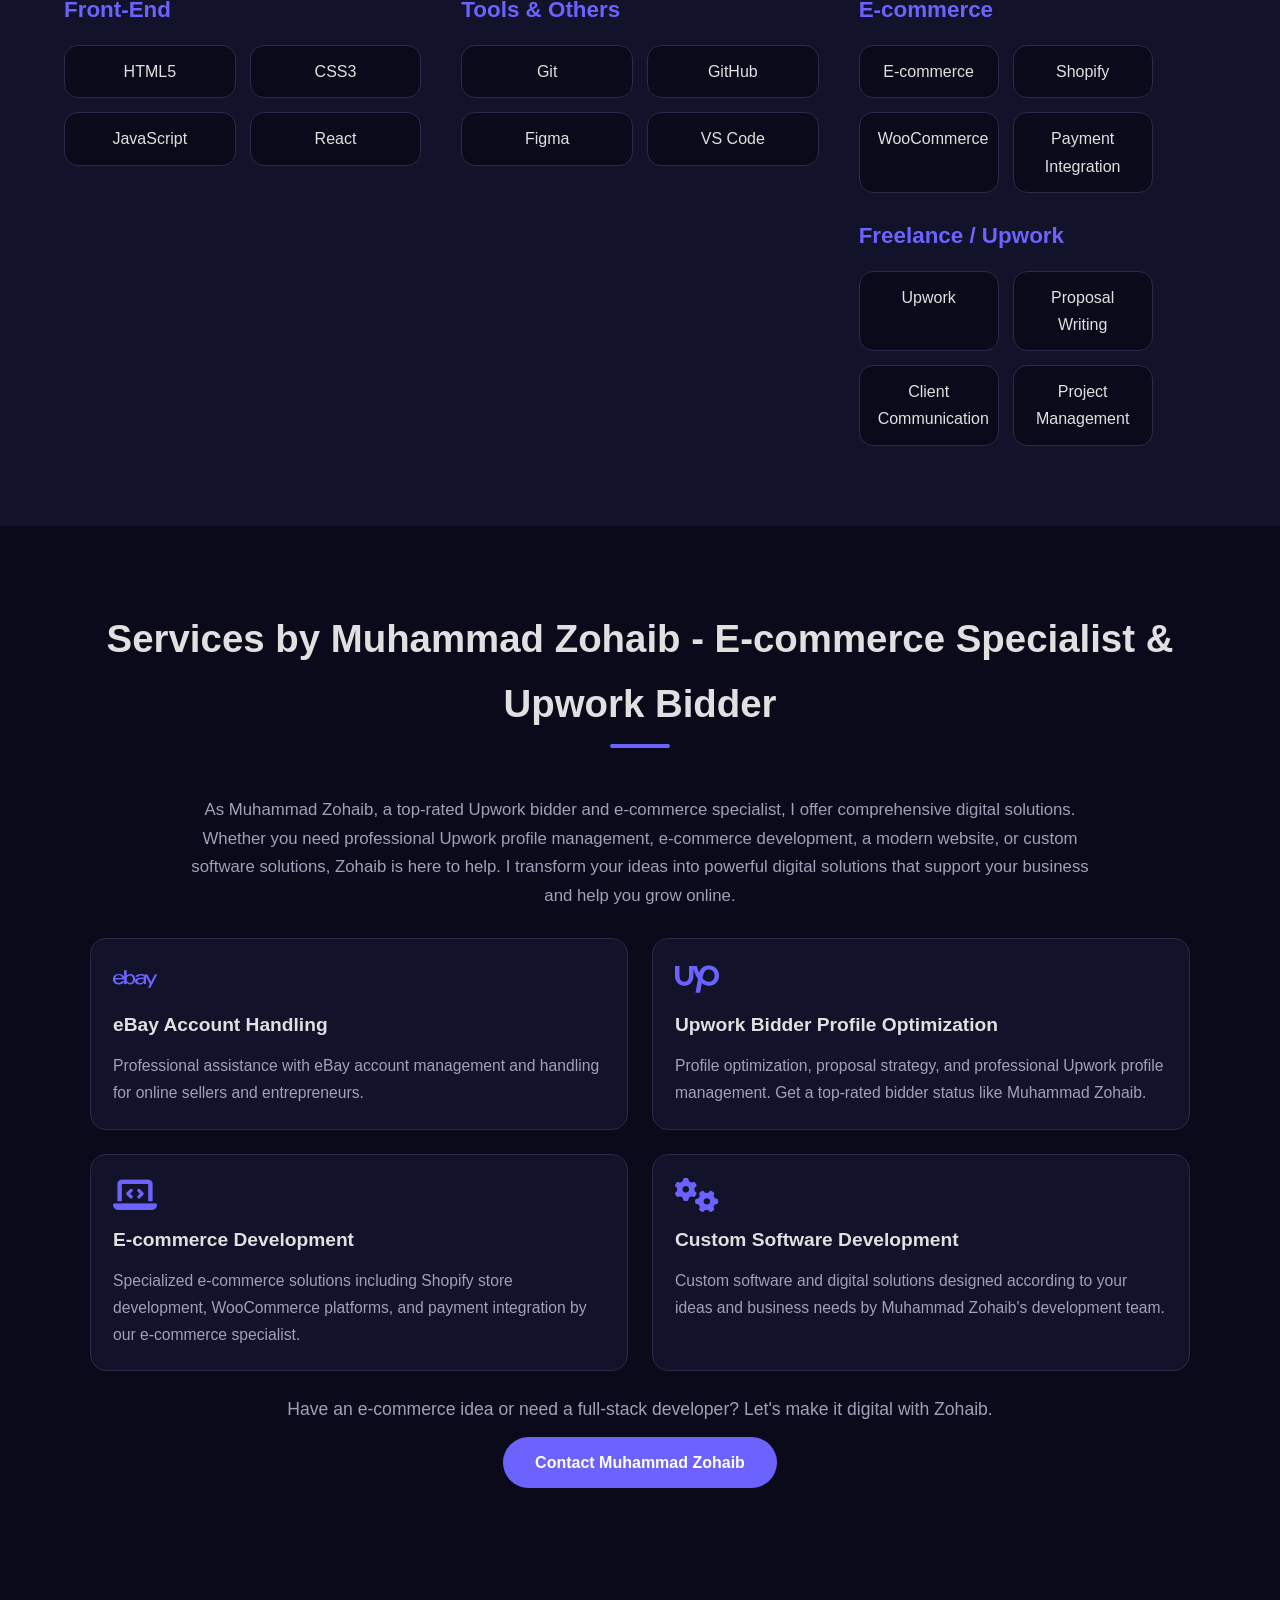
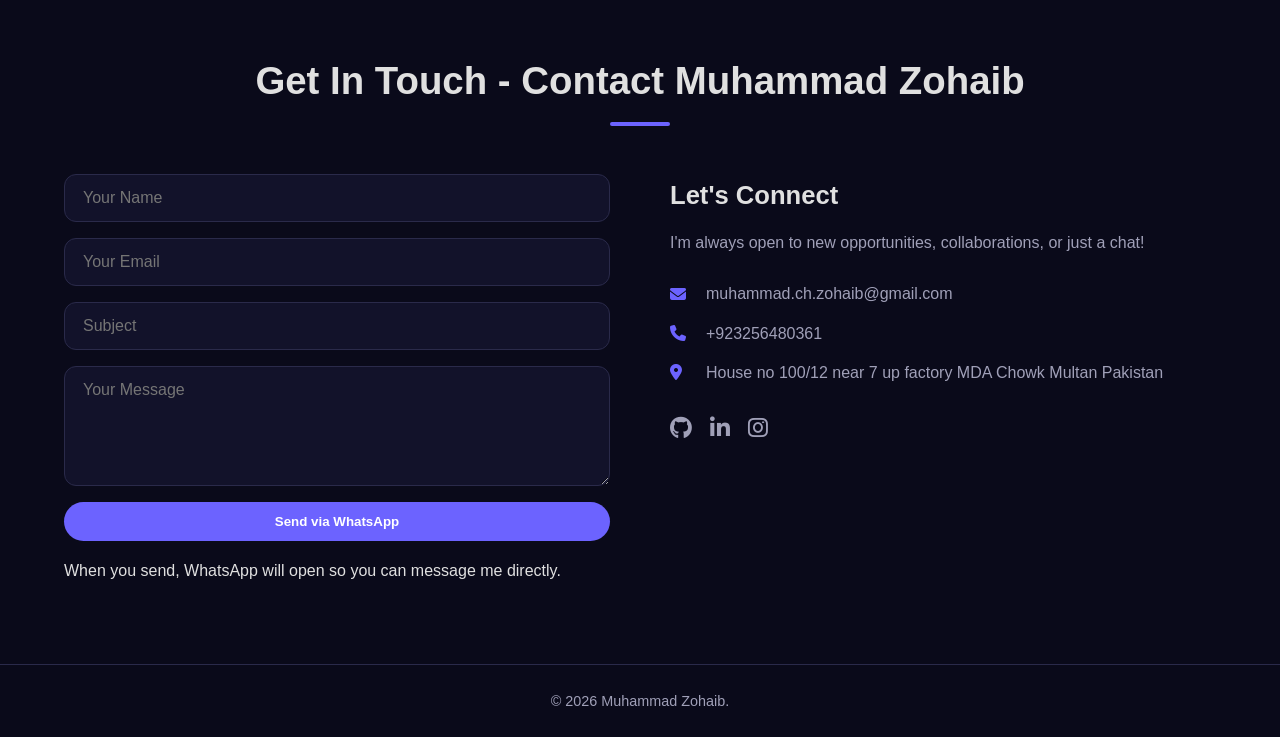
==== commit 6d4bee3f: "update website" ====
--- a/index.html
+++ b/index.html
@@ -85,7 +85,7 @@
 </head>
 <body>
     <!-- Hidden H1 for SEO - Main keyword target -->
-    <h1 style="display:none;">Muhammad Zohaib - Top-rated Upwork Bidder and E-commerce Specialist</h1>
+    <h1 style="display:none;">Muhammad Zohaib</h1>
 
     <!-- ===== NAVIGATION ===== -->
     <nav>
@@ -112,7 +112,7 @@
         <div class="container hero-container">
             <div class="hero-content">
                 <p class="greeting"> Hello, I'm</p>
-                <h1>Muhammad Zohaib - Top-rated Upwork Bidder & E-commerce Specialist</h1>
+                <h1>Muhammad Zohaib </h1>
                 <h2><span class="typed-text"></span><span class="cursor">|</span></h2>
                 <p class="hero-description">
                     I'm Muhammad Zohaib, a Full-Stack Developer and top-rated Upwork bidder specializing in e-commerce development. I build responsive, user-friendly web applications, Shopify stores, and custom software solutions using modern tools and best practices.
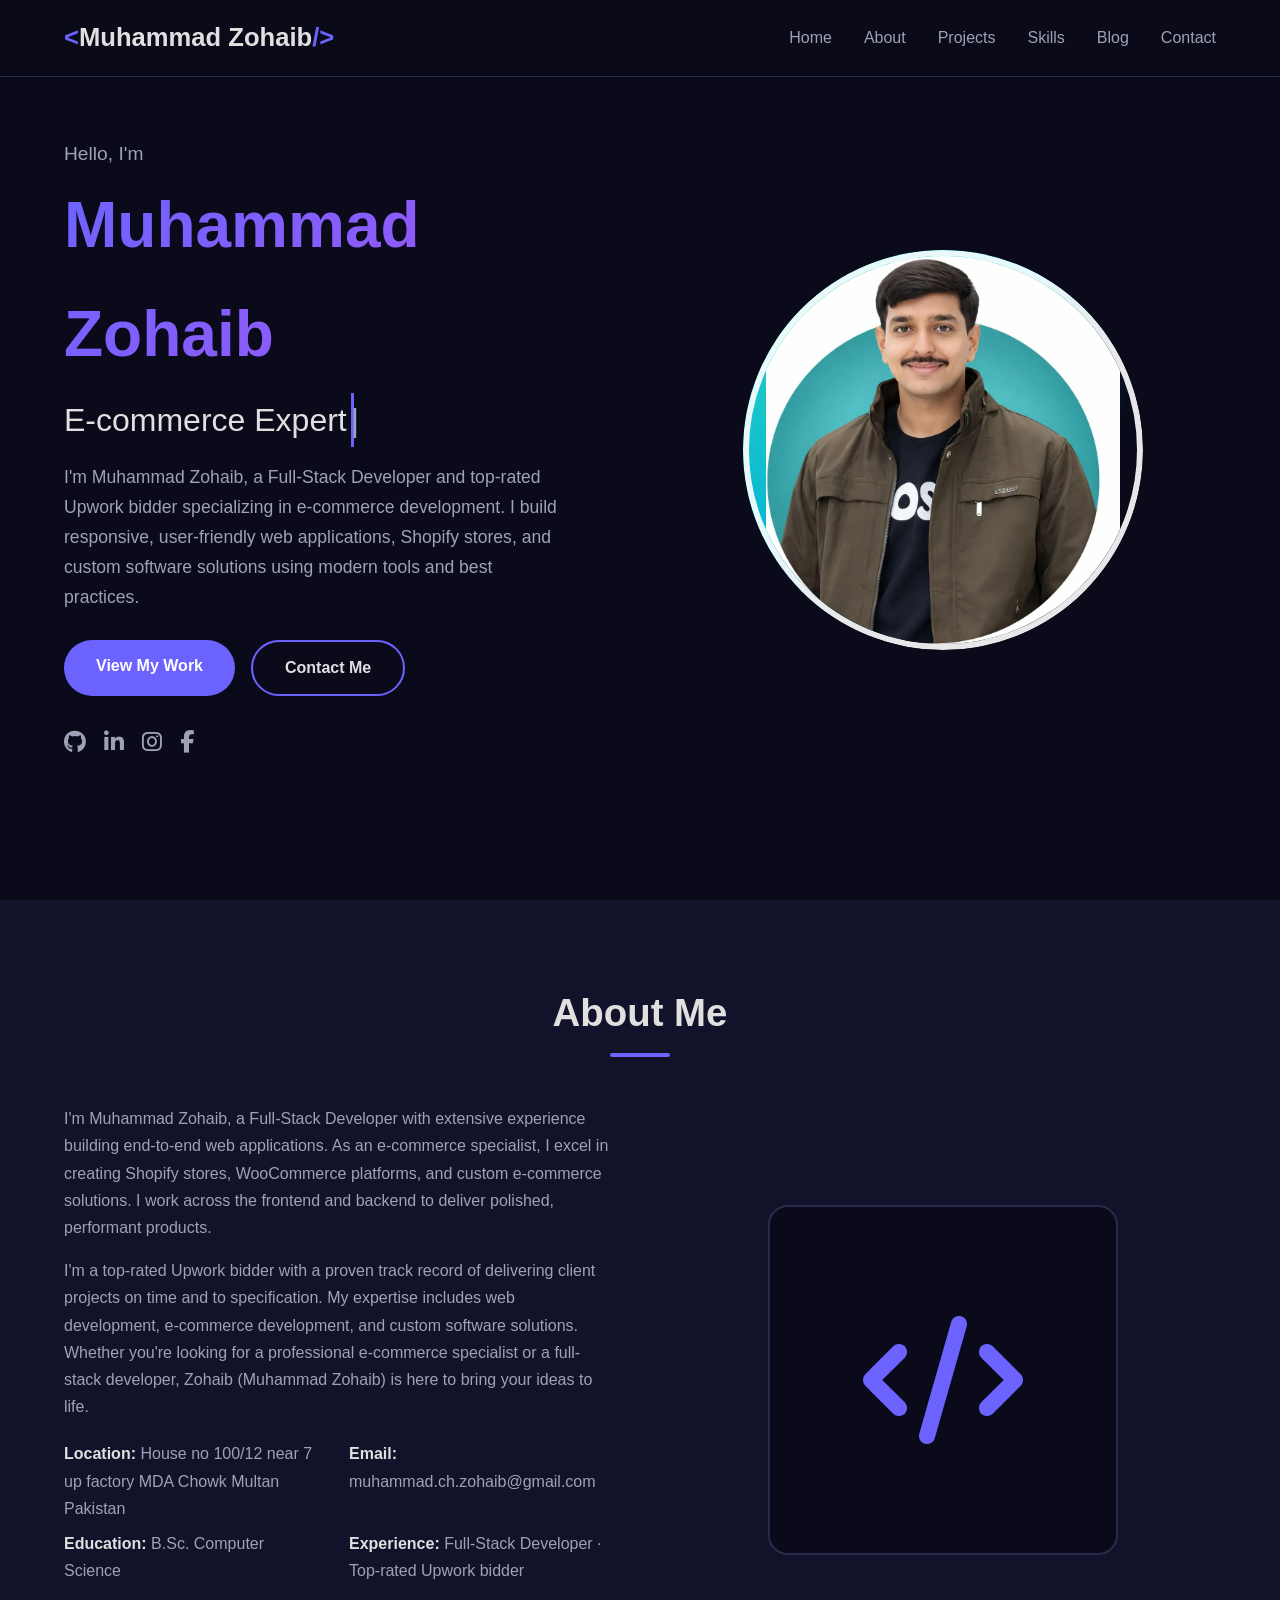
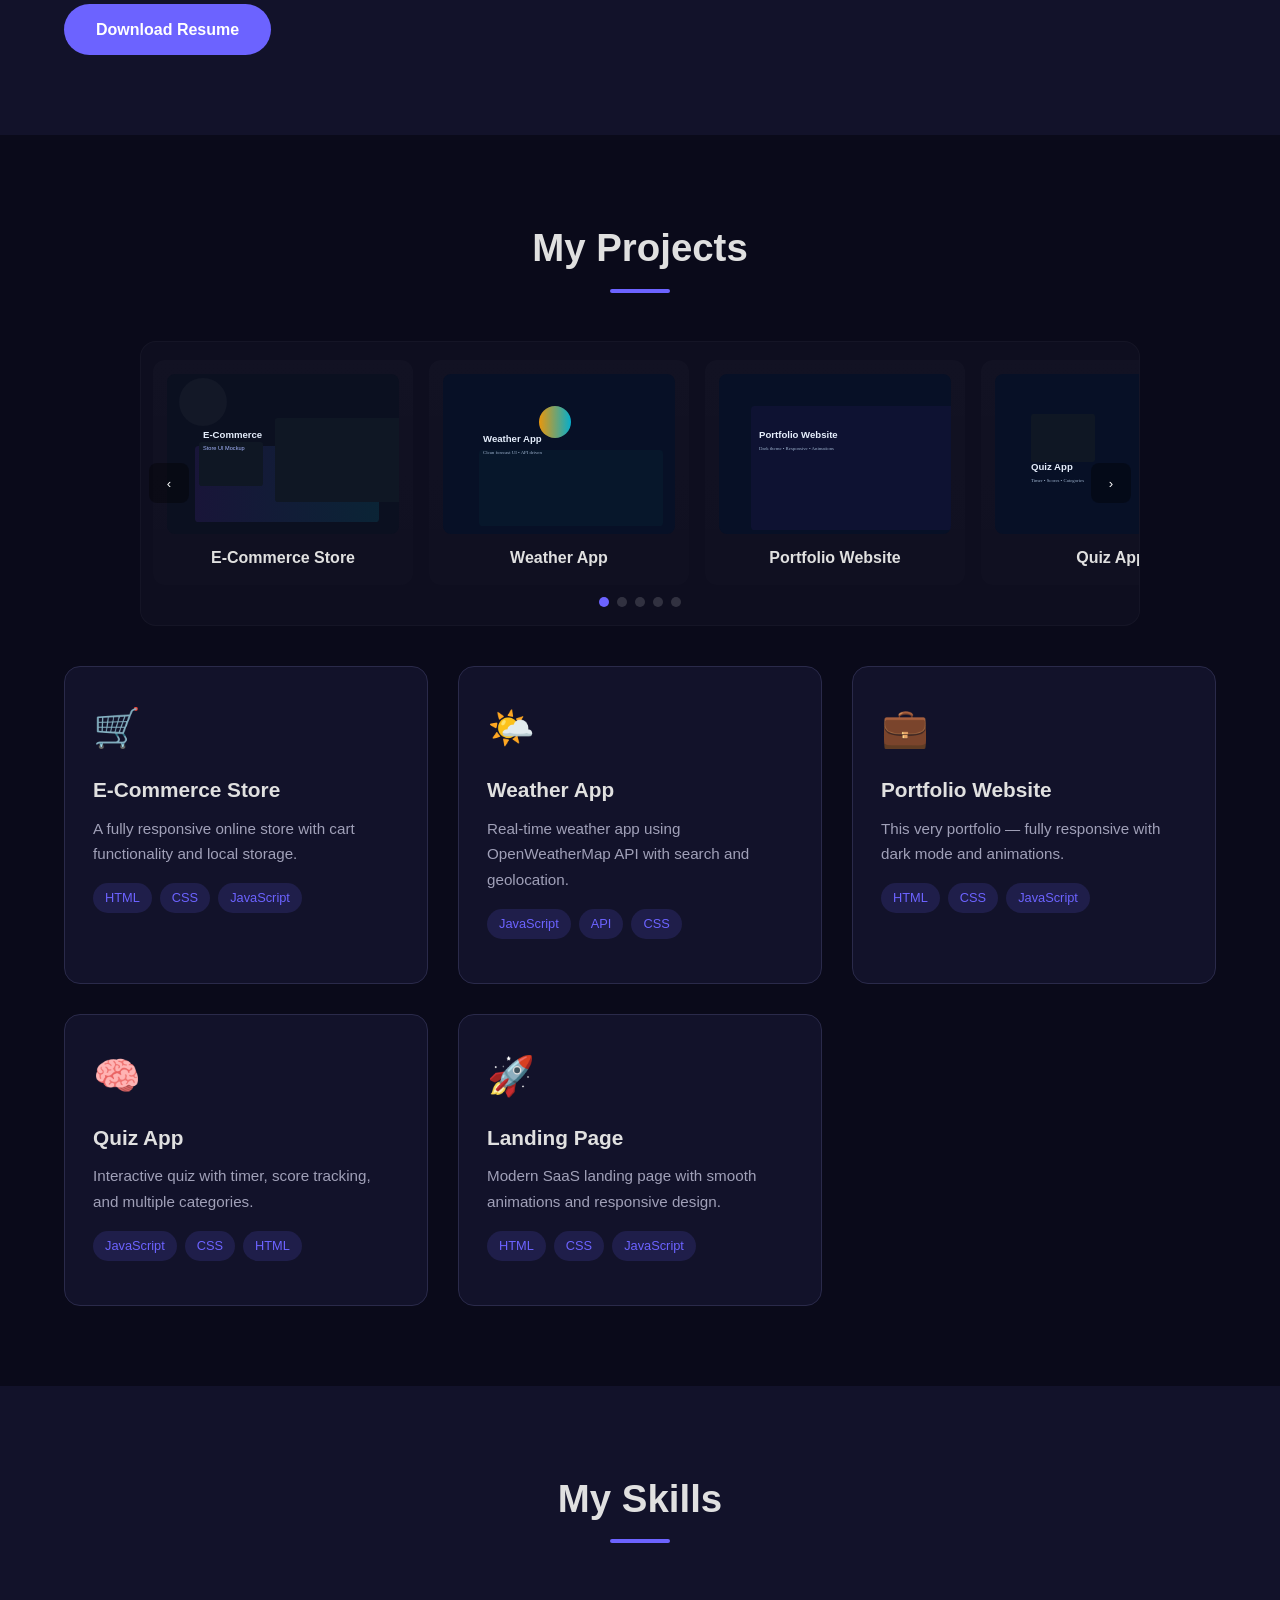
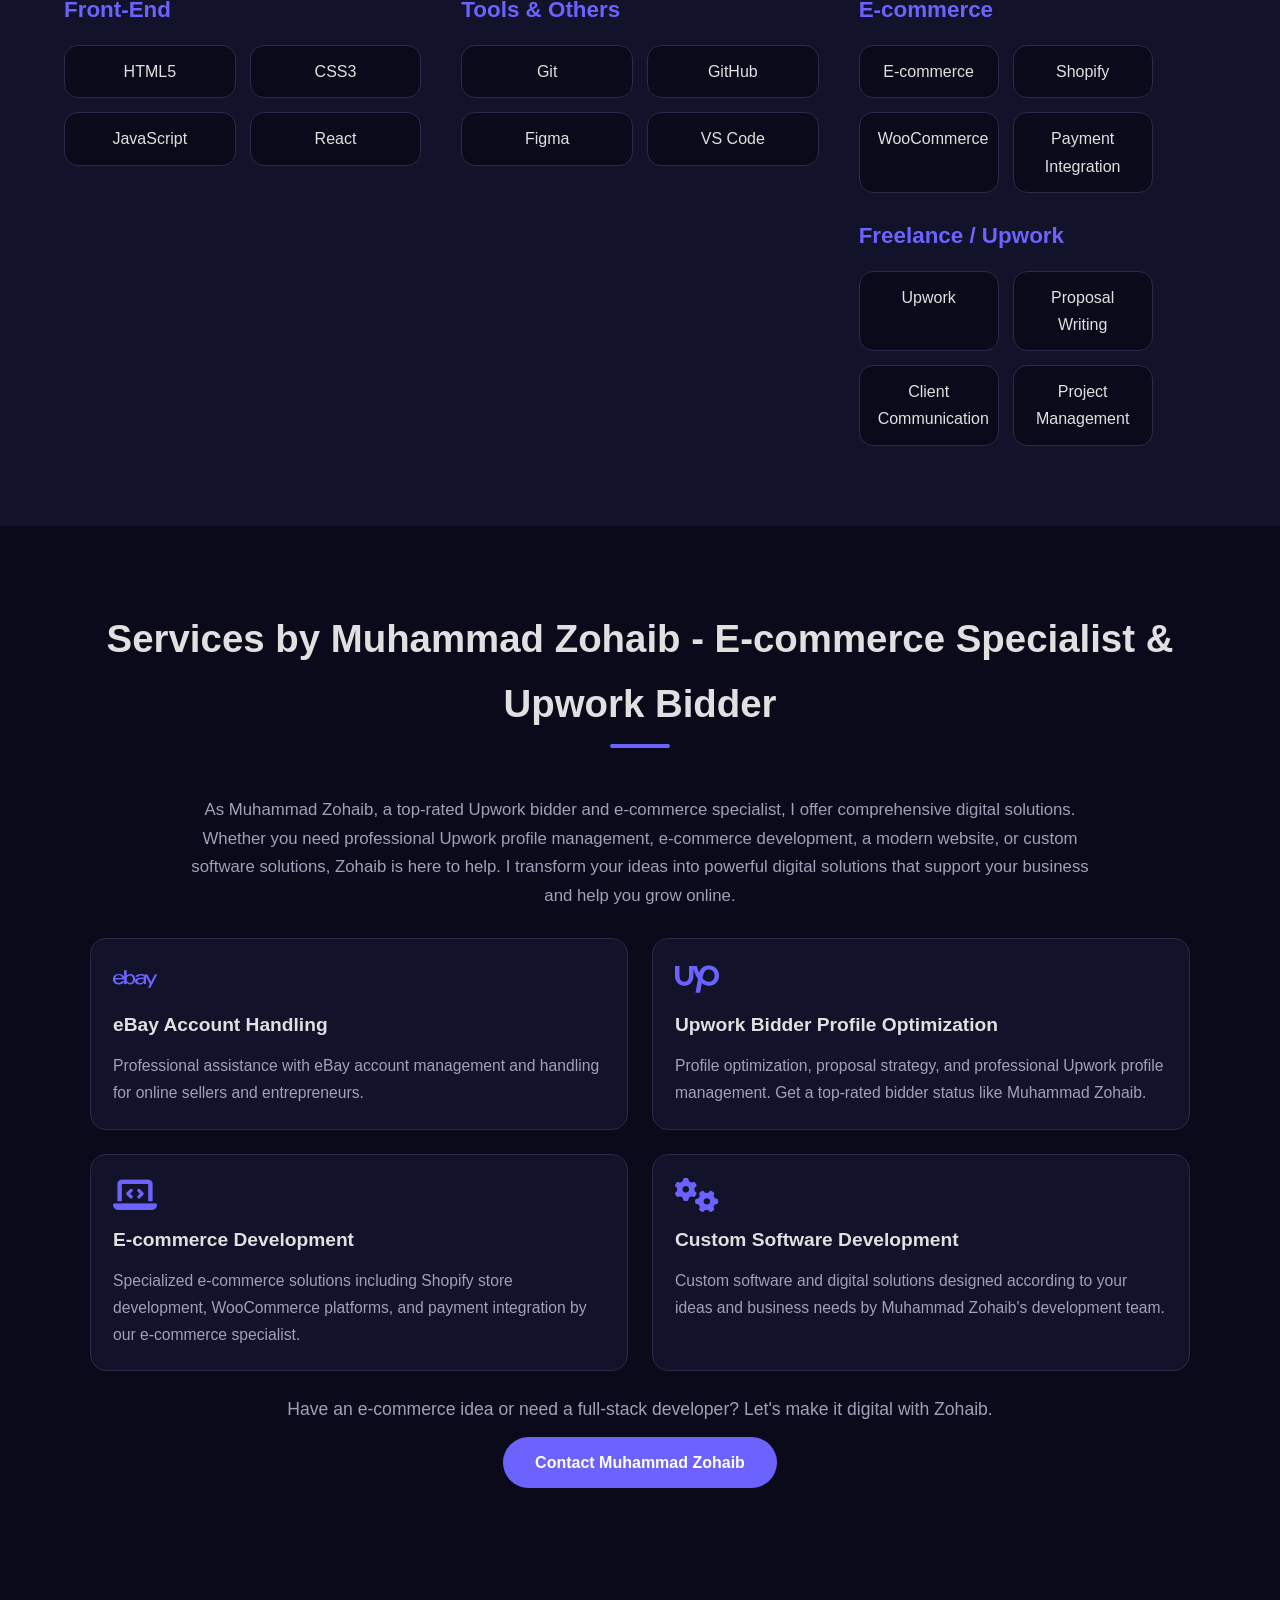
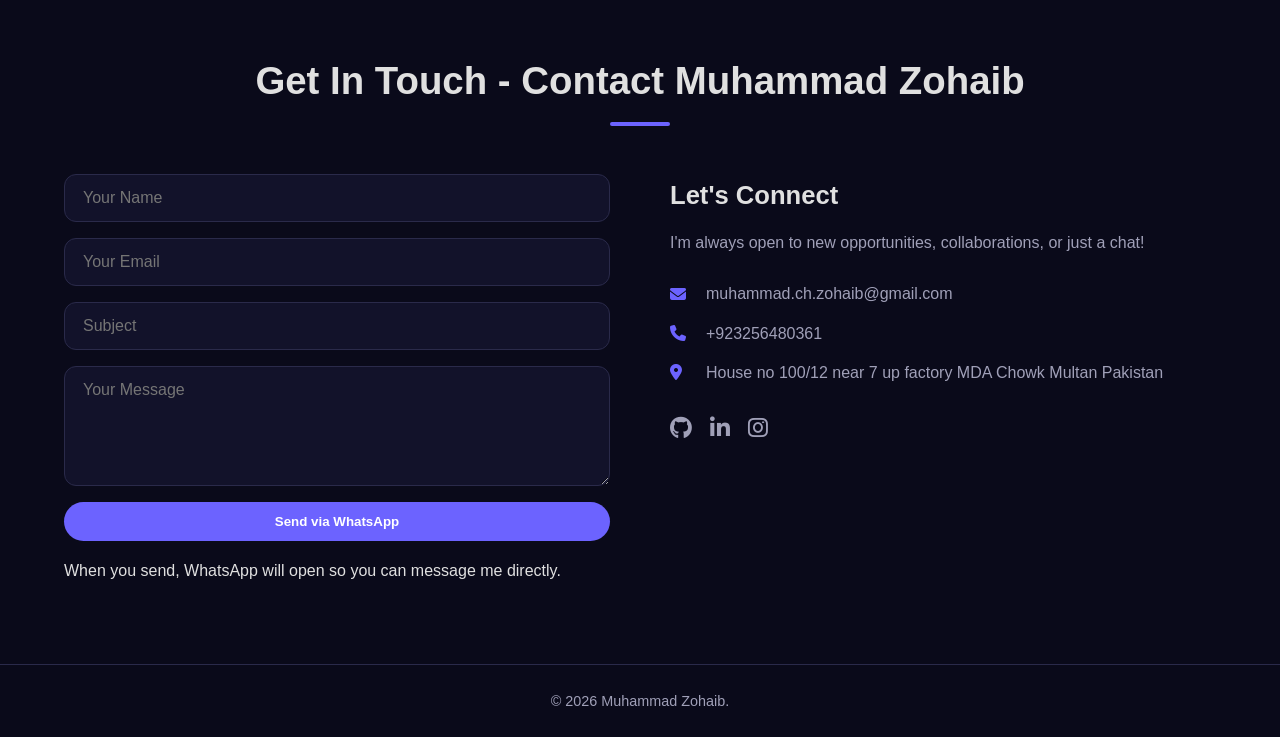
==== commit ba984a6e: "update website" ====
--- a/index.html
+++ b/index.html
@@ -99,6 +99,7 @@
                 <li><a href="#about">About</a></li>
                 <li><a href="#projects">Projects</a></li>
                 <li><a href="#skills">Skills</a></li>
+                <li><a href="blog.html">Blog</a></li>
                 <li><a href="#contact">Contact</a></li>
             </ul>
             <div class="hamburger">
